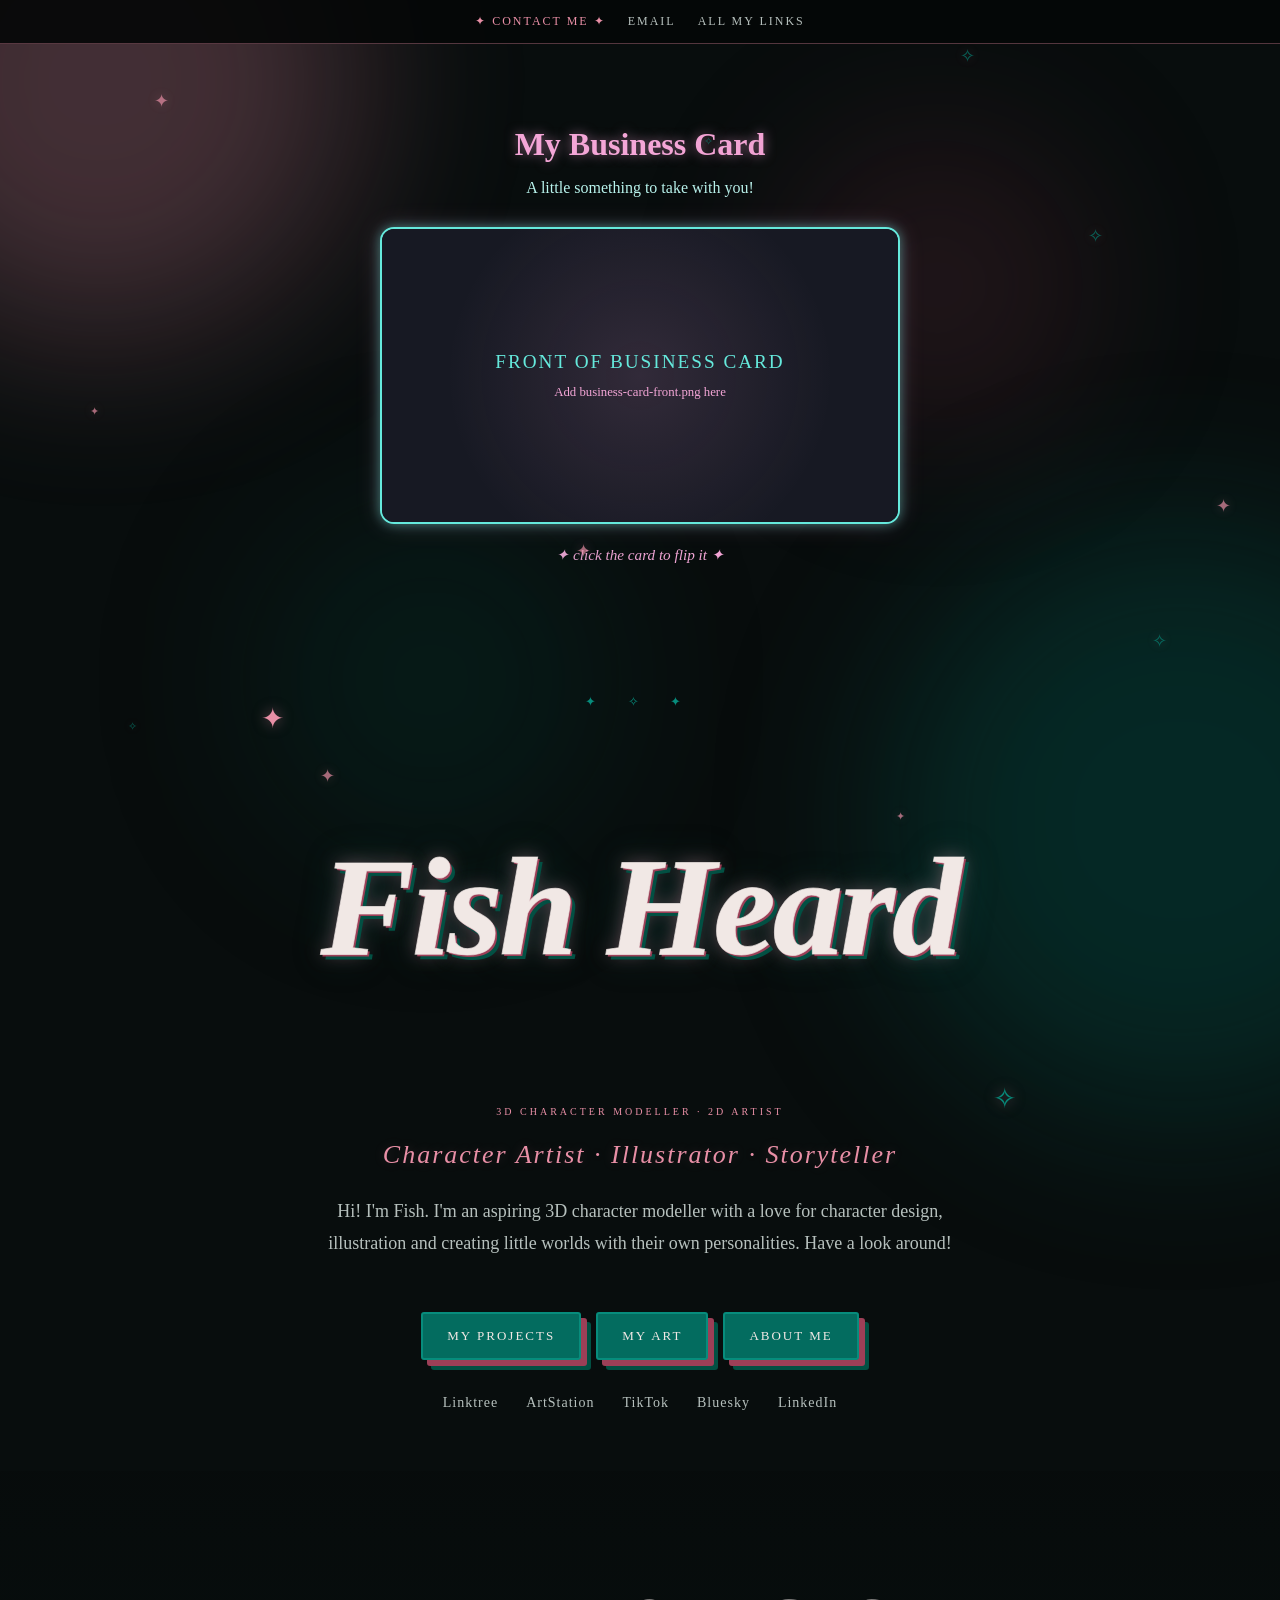
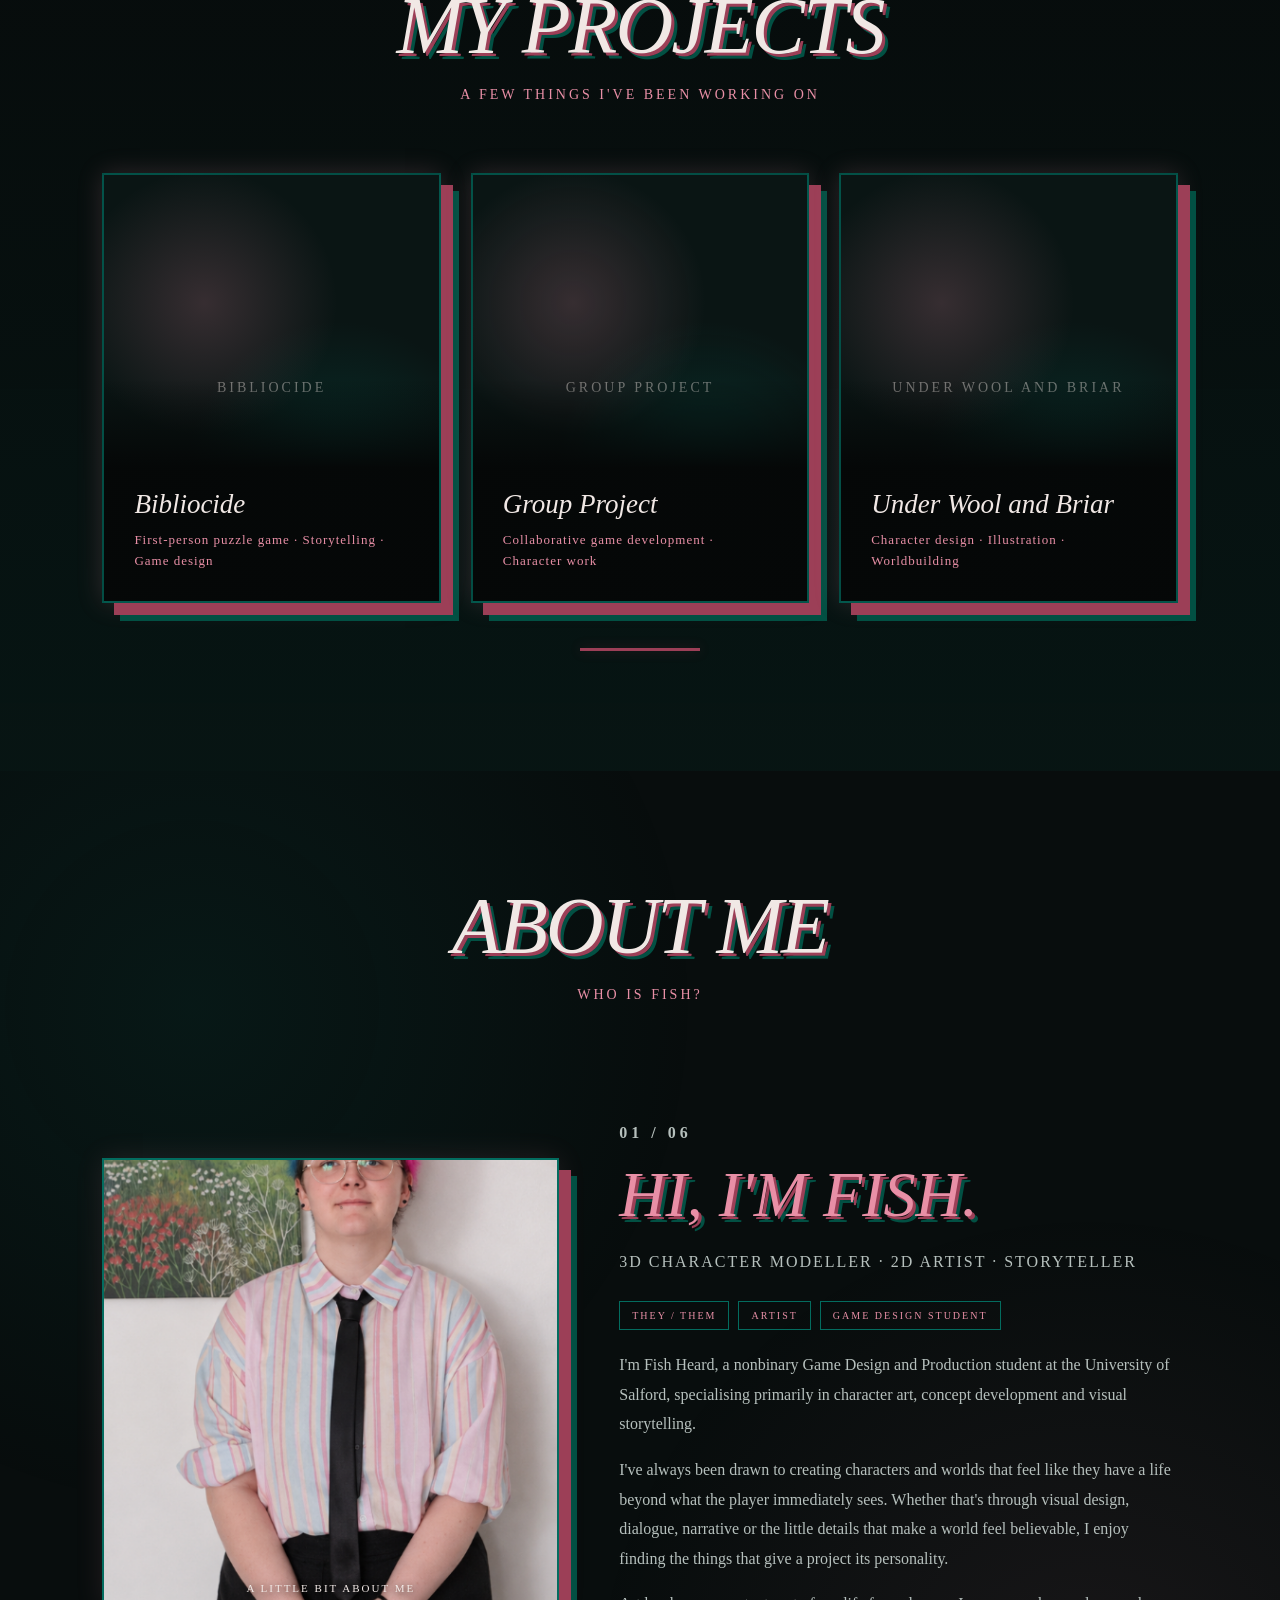
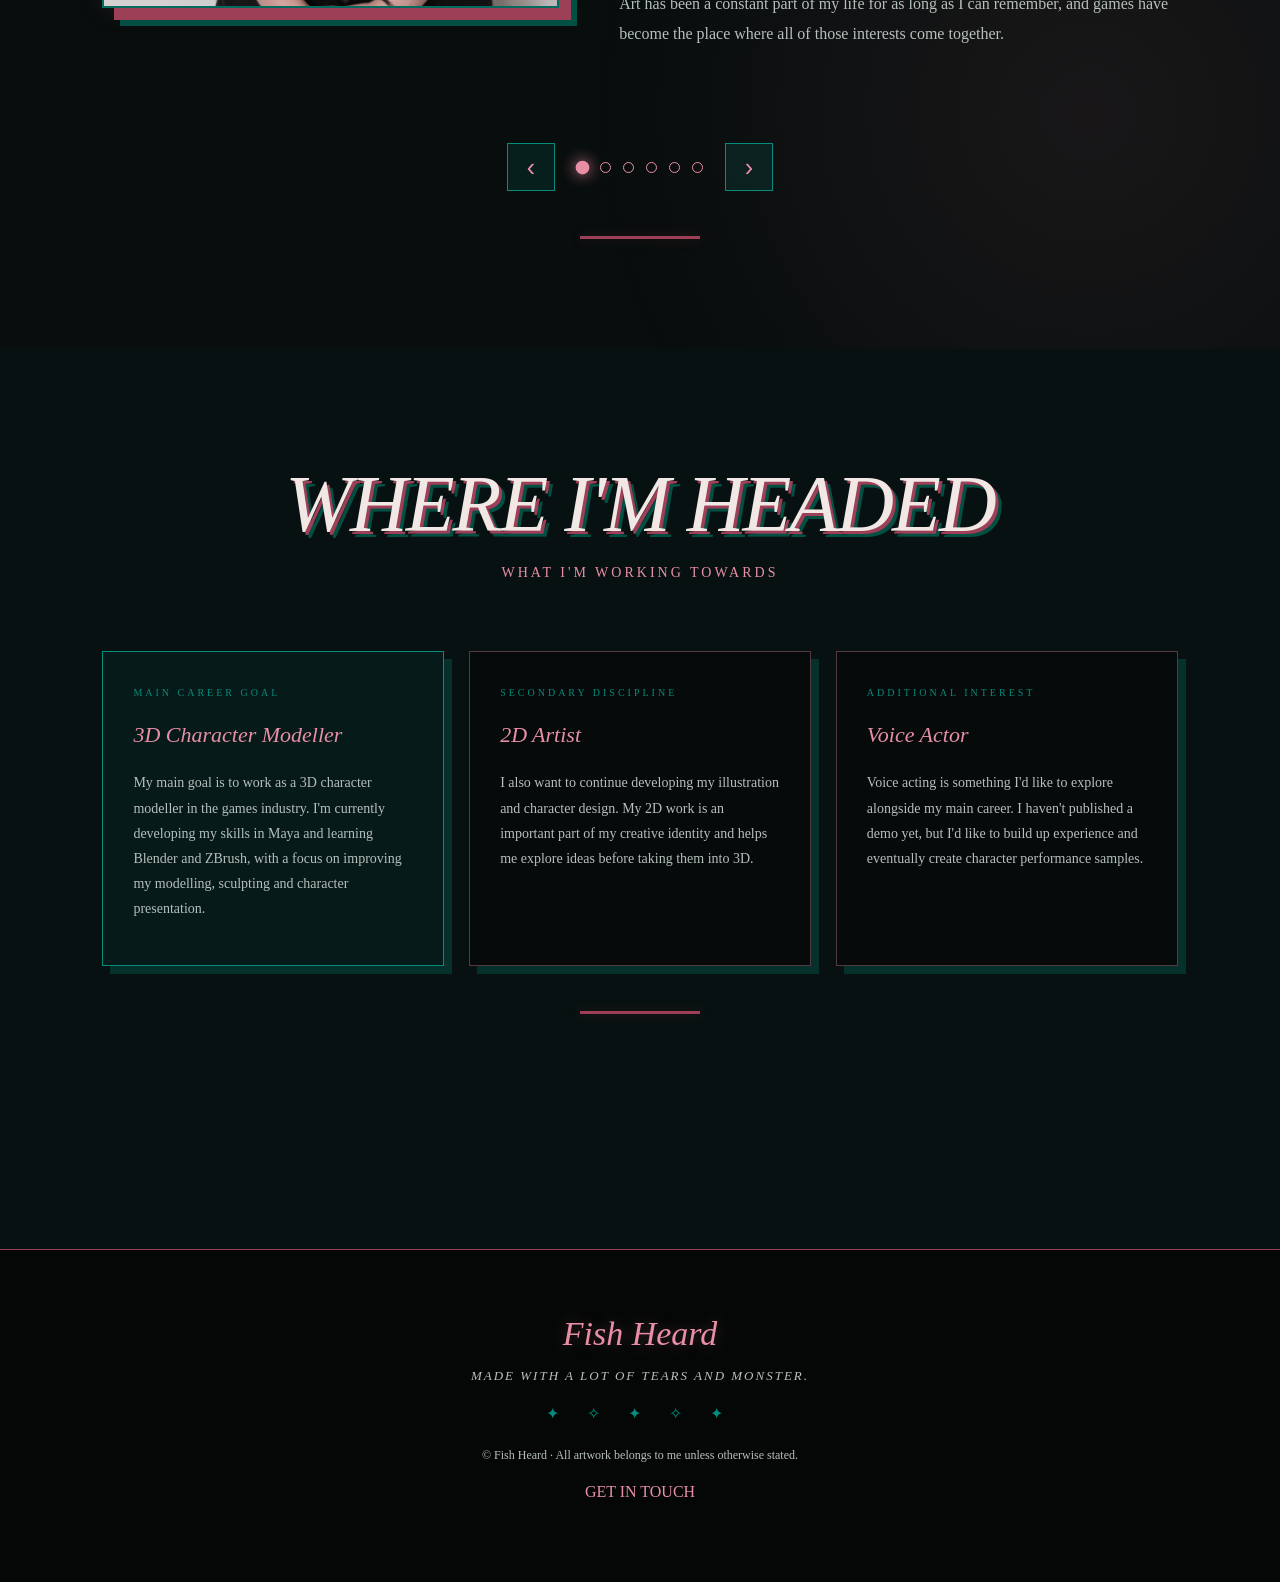
==== index.html @ f9f4371f "Update index.html" ====
<!DOCTYPE html>
<html lang="en">

<head>
<meta charset="UTF-8">
<meta name="viewport" content="width=device-width, initial-scale=1.0">

<title>Fish Heard - 3D Character Artist & Illustrator</title>

<style>

:root {
    --black:#050707;
    --background:#080D0D;
    --teal-dark:#025043;
    --teal:#036C5F;
    --teal-light:#078C7C;
    --pink-dark:#9C3F57;
    --pink:#E88FA6;
    --text:#F1E8E5;
    --text-muted:#B6C0BD;
}

* {
    box-sizing:border-box;
}

html {
    scroll-behavior:smooth;
}

body {
    margin:0;
    min-height:100vh;
    background:var(--background);
    color:var(--text);
    font-family:"Palatino Linotype","Book Antiqua",Palatino,Georgia,serif;
    overflow-x:hidden;
}

a {
    color:inherit;
}

/* ========================================
   BACKGROUND
   ======================================== */

.blob {
    position:fixed;
    border-radius:50%;
    pointer-events:none;
    z-index:0;
    filter:blur(90px);
    opacity:.7;
}

.blob-pink {
    width:520px;
    height:520px;
    background:rgba(232,143,166,.38);
    top:-180px;
    left:-160px;
    animation:pinkMovement 18s ease-in-out infinite alternate;
}

.blob-teal {
    width:600px;
    height:600px;
    background:rgba(3,108,95,.42);
    right:-200px;
    bottom:-220px;
    animation:tealMovement 22s ease-in-out infinite alternate;
}

.blob-pink-small {
    width:300px;
    height:300px;
    background:rgba(156,63,87,.28);
    right:15%;
    top:15%;
    animation:pinkMovement 25s ease-in-out infinite alternate;
}

.blob-teal-small {
    width:350px;
    height:350px;
    background:rgba(2,80,67,.32);
    left:20%;
    bottom:5%;
    animation:tealMovement 20s ease-in-out infinite alternate;
}

@keyframes pinkMovement {
    from {transform:translate(0,0) scale(1);}
    to {transform:translate(350px,180px) scale(1.2);}
}

@keyframes tealMovement {
    from {transform:translate(0,0) scale(1);}
    to {transform:translate(-350px,-200px) scale(1.2);}
}

/* ========================================
   STARS
   ======================================== */

.star-field {
    position:fixed;
    pointer-events:none;
    z-index:0;
    inset:0;
    overflow:hidden;
}

.star {
    position:absolute;
    color:var(--pink);
    font-size:18px;
    opacity:.7;
    text-shadow:0 0 12px rgba(232,143,166,.45);
    animation:starFloat 5s ease-in-out infinite alternate;
}

.star:nth-child(2n) {
    color:var(--teal-light);
    animation-duration:7s;
}

.star:nth-child(3n) {
    font-size:11px;
    animation-duration:9s;
}

@keyframes starFloat {
    from {transform:translateY(0);opacity:.35;}
    to {transform:translateY(-14px);opacity:.9;}
}

/* ========================================
   GENERAL
   ======================================== */

.section {
    position:relative;
    z-index:1;
    min-height:100vh;
    padding:110px 8%;
    scroll-margin-top:30px;
}

.section-heading {
    text-align:center;
    margin-bottom:70px;
}

.section-heading h2 {
    margin:0;
    font-size:clamp(42px,7vw,80px);
    color:var(--text);
    font-family:"Palatino Linotype","Book Antiqua",Georgia,serif;
    font-style:italic;
    font-weight:normal;
    letter-spacing:-2px;
    text-shadow:
        3px 3px 0 var(--pink-dark),
        6px 6px 0 var(--teal-dark);
}

.section-heading p {
    margin-top:15px;
    color:var(--pink);
    letter-spacing:3px;
    font-size:14px;
}

/* ========================================
   CONTACT AT THE TOP
   ======================================== */

.top-contact {
    position:relative;
    z-index:5;
    display:flex;
    justify-content:center;
    align-items:center;
    gap:22px;
    flex-wrap:wrap;
    padding:14px 20px;
    background:rgba(5,7,7,.9);
    border-bottom:1px solid rgba(232,143,166,.35);
    font-size:12px;
    letter-spacing:2px;
}

.top-contact span {
    color:var(--pink);
}

.top-contact a {
    color:var(--text-muted);
    text-decoration:none;
    transition:.3s;
}

.top-contact a:hover {
    color:var(--teal-light);
    text-shadow:0 0 12px var(--teal-light);
}

/* ========================================
   LANDING PAGE
   ======================================== */

.landing {
    position:relative;
    z-index:1;
    min-height:90vh;
    display:flex;
    flex-direction:column;
    justify-content:center;
    align-items:center;
    text-align:center;
    padding:60px 25px;
}

.name-wrap {
    position:relative;
    display:inline-block;
    padding:38px 65px;
    animation:namePulse 4s ease-in-out infinite alternate;
}

.name-wrap h1 {
    position:relative;
    z-index:2;
    font-size:clamp(65px,11vw,150px);
    font-family:"Palatino Linotype","Book Antiqua",Palatino,Georgia,serif;
    font-style:italic;
    font-weight:700;
    letter-spacing:-3px;
    color:var(--text);
    -webkit-text-stroke:1px rgba(241,232,229,.7);
    text-shadow:
        2px 2px 0 var(--pink-dark),
        5px 5px 0 var(--teal-dark),
        0 0 18px rgba(232,143,166,.38),
        0 0 38px rgba(3,108,95,.32);
}

.name-star {
    position:absolute;
    z-index:3;
    color:var(--pink);
    font-size:28px;
    text-shadow:0 0 14px rgba(232,143,166,.5);
    animation:nameSpark 2.5s ease-in-out infinite alternate;
}

.name-star-one {
    left:5px;
    top:8px;
}

.name-star-two {
    right:8px;
    bottom:5px;
    color:var(--teal-light);
    animation-delay:-1s;
}

.name-wrap::after {
    content:"✦  ✧  ✦";
    position:absolute;
    left:50%;
    top:0;
    transform:translateX(-50%);
    color:var(--teal-light);
    font-size:13px;
    letter-spacing:14px;
    white-space:nowrap;
}

.name-wrap::before {
    content:"3D CHARACTER MODELLER · 2D ARTIST";
    position:absolute;
    left:50%;
    bottom:3px;
    transform:translateX(-50%);
    z-index:4;
    color:var(--pink);
    font-size:10px;
    letter-spacing:3px;
    white-space:nowrap;
}

@keyframes nameSpark {
    from {transform:scale(.8);opacity:.55;}
    to {transform:scale(1.15) rotate(12deg);opacity:1;}
}

@keyframes namePulse {
    from {transform:translateY(0);}
    to {transform:translateY(-4px);}
}

.subtitle {
    margin-top:20px;
    font-size:clamp(19px,3vw,26px);
    color:var(--pink);
    font-style:italic;
    letter-spacing:2px;
    text-shadow:0 0 12px rgba(232,143,166,.2);
}

.intro {
    max-width:650px;
    margin-top:25px;
    color:var(--text-muted);
    font-size:18px;
    line-height:1.8;
}

/* ========================================
   BUTTONS
   ======================================== */

.navigation {
    display:flex;
    justify-content:center;
    align-items:center;
    gap:15px;
    margin-top:35px;
    flex-wrap:wrap;
}

.button {
    display:inline-block;
    padding:14px 24px;
    background:var(--teal);
    color:var(--text);
    border:2px solid var(--teal-light);
    border-radius:3px;
    cursor:pointer;
    font-family:inherit;
    font-size:13px;
    letter-spacing:2px;
    text-decoration:none;
    box-shadow:
        6px 6px 0 var(--pink-dark),
        10px 10px 0 var(--teal-dark);
    transition:.25s;
}

.button:hover {
    background:var(--pink);
    color:var(--black);
    border-color:var(--text);
    transform:translateY(-5px) rotate(-2deg);
}

.socials {
    display:flex;
    justify-content:center;
    align-items:center;
    gap:28px;
    margin-top:35px;
    flex-wrap:wrap;
}

.socials a {
    color:var(--text-muted);
    font-size:14px;
    letter-spacing:1px;
    text-decoration:none;
    transition:.25s;
}

.socials a:hover {
    color:var(--pink);
    transform:translateY(-3px);
    text-shadow:0 0 12px var(--pink);
}

.divider {
    width:120px;
    height:3px;
    margin:45px auto 0;
    background:var(--pink-dark);
    box-shadow:0 0 12px rgba(156,63,87,.3);
}

/* ========================================
   PROJECTS
   ======================================== */

#projects {
    background:linear-gradient(
        180deg,
        rgba(5,7,7,.2),
        rgba(2,80,67,.12)
    );
}

.project-grid {
    max-width:1200px;
    margin:0 auto;
    display:grid;
    grid-template-columns:repeat(3,1fr);
    gap:30px;
}

.project-card {
    display:block;
    text-decoration:none;
    color:inherit;
    position:relative;
    min-height:430px;
    background:linear-gradient(
        135deg,
        rgba(3,108,95,.28),
        rgba(5,7,7,.9)
    );
    border:2px solid rgba(3,108,95,.7);
    overflow:hidden;
    transition:.35s;
    box-shadow:
        12px 12px 0 var(--pink-dark),
        18px 18px 0 var(--teal-dark),
        0 0 24px rgba(232,143,166,.18);
}

.project-card img {
    position:absolute;
    width:100%;
    height:100%;
    inset:0;
    object-fit:cover;
    transition:.5s;
}

.placeholder-art {
    position:absolute;
    inset:0;
    display:flex;
    align-items:center;
    justify-content:center;
    background:
        radial-gradient(circle at 30% 30%,rgba(232,143,166,.2),transparent 35%),
        radial-gradient(circle at 70% 70%,rgba(3,108,95,.3),transparent 40%),
        #0A1514;
    color:rgba(241,232,229,.45);
    font-size:14px;
    letter-spacing:3px;
}

.project-info {
    position:absolute;
    left:0;
    right:0;
    bottom:0;
    padding:30px;
    padding-top:110px;
    background:linear-gradient(
        transparent,
        rgba(5,7,7,.98) 40%
    );
}

.project-info h3 {
    margin:0;
    color:var(--text);
    font-size:27px;
    font-family:"Palatino Linotype",Georgia,serif;
    font-style:italic;
    font-weight:normal;
}

.project-info p {
    margin:10px 0 0;
    color:var(--pink);
    font-size:13px;
    letter-spacing:1px;
    line-height:1.6;
}

.project-card:hover {
    transform:translateY(-10px);
    border-color:var(--pink);
    box-shadow:
        12px 12px 0 var(--teal-dark),
        18px 18px 0 var(--pink-dark),
        0 0 30px rgba(232,143,166,.3);
}

.project-card:hover img {
    transform:scale(1.06);
}

/* ========================================
   ABOUT ME SLIDESHOW
   ======================================== */

#about {
    background:
        radial-gradient(circle at 15% 20%,rgba(3,108,95,.12),transparent 35%),
        radial-gradient(circle at 85% 80%,rgba(232,143,166,.08),transparent 35%);
    overflow:hidden;
}

.about-slideshow {
    max-width:1200px;
    margin:0 auto;
    position:relative;
}

.about-slide {
    display:none;
    min-height:620px;
    animation:aboutSlideIn .55s ease;
}

.about-slide.active {
    display:grid;
}

@keyframes aboutSlideIn {
    from {opacity:0;transform:translateX(35px);}
    to {opacity:1;transform:translateX(0);}
}

.about-slide:first-child {
    grid-template-columns:.9fr 1.1fr;
    gap:60px;
    align-items:center;
}

.about-slide.two-column-slide {
    grid-template-columns:1fr 1fr;
    gap:45px;
    align-items:center;
}

.about-slide.full-slide {
    grid-template-columns:1fr;
    align-items:center;
}

.about-image {
    min-height:450px;
    position:relative;
    overflow:hidden;
    border:2px solid var(--teal);
    background:
        radial-gradient(circle at 70% 30%,rgba(232,143,166,.28),transparent 30%),
        radial-gradient(circle at 30% 70%,rgba(3,108,95,.38),transparent 40%),
        #0A1514;
    box-shadow:
        12px 12px 0 var(--pink-dark),
        18px 18px 0 var(--teal-dark),
        0 0 26px rgba(232,143,166,.12);
}

.about-image img {
    position:absolute;
    inset:0;
    width:100%;
    height:100%;
    object-fit:cover;
    z-index:1;
}

.about-image span {
    position:absolute;
    z-index:2;
    left:10px;
    right:10px;
    bottom:12px;
    text-align:center;
    color:var(--text);
    font-size:11px;
    letter-spacing:2px;
    text-shadow:0 2px 8px black;
}

.about-content {
    position:relative;
}

.about-content.full-width {
    width:100%;
}

.about-number {
    color:var(--teal-light);
    font-size:13px;
    letter-spacing:4px;
    font-weight:bold;
    margin-bottom:15px;
}

.about-content h2 {
    font-size:clamp(38px,5vw,68px);
    line-height:1;
    margin:0 0 20px;
    color:var(--pink);
    font-family:"Palatino Linotype",Georgia,serif;
    font-style:italic;
    font-weight:normal;
    text-shadow:
        3px 3px 0 var(--pink-dark),
        6px 6px 0 var(--teal-dark);
}

.about-role {
    color:var(--teal-light);
    font-size:13px;
    letter-spacing:2px;
    margin-bottom:25px;
}

.about-content p {
    color:var(--text-muted);
    font-size:16px;
    line-height:1.85;
}

.about-traits {
    display:flex;
    flex-wrap:wrap;
    gap:9px;
    margin:20px 0;
}

.about-traits span {
    padding:8px 12px;
    border:1px solid var(--teal);
    color:var(--pink);
    font-size:10px;
    letter-spacing:2px;
}

.about-intro {
    max-width:850px;
    font-size:19px !important;
    margin-bottom:35px;
}

.about-skills {
    display:grid;
    grid-template-columns:repeat(2,1fr);
    gap:22px;
}

.about-skill {
    padding:23px;
    background:rgba(3,108,95,.06);
    border:1px solid rgba(3,108,95,.55);
    box-shadow:8px 8px 0 rgba(156,63,87,.45);
    transition:.3s;
}

.about-skill:hover {
    transform:translateY(-5px);
    border-color:var(--pink);
}

.about-skill h3 {
    color:var(--pink);
    font-size:17px;
    letter-spacing:2px;
    font-weight:normal;
}

.about-skill p {
    font-size:14px;
    line-height:1.7;
    margin-bottom:0;
}

.about-timeline {
    display:grid;
    grid-template-columns:repeat(2,1fr);
    gap:25px;
}

.timeline-item {
    padding:25px;
    border-left:3px solid var(--teal);
    background:rgba(3,108,95,.04);
    box-shadow:8px 8px 0 rgba(156,63,87,.4);
}

.timeline-date {
    color:var(--teal-light);
    font-size:12px;
    letter-spacing:3px;
}

.timeline-item h3 {
    color:var(--pink);
    font-size:21px;
    font-weight:normal;
}

.timeline-item p {
    font-size:14px;
    line-height:1.7;
}

.about-gallery {
    display:grid;
    grid-template-columns:repeat(3,1fr);
    gap:18px;
    margin-top:25px;
}

.about-gallery .about-image {
    min-height:230px;
}

.about-controls {
    display:flex;
    justify-content:center;
    align-items:center;
    gap:22px;
    margin-top:50px;
}

.about-arrow {
    width:48px;
    height:48px;
    border:1px solid var(--teal-light);
    background:rgba(3,108,95,.2);
    color:var(--pink);
    font-size:25px;
    cursor:pointer;
    transition:.25s;
}

.about-arrow:hover {
    background:var(--pink);
    color:var(--black);
    transform:scale(1.08);
}

.about-dots {
    display:flex;
    gap:12px;
    align-items:center;
}

.about-dot {
    width:11px;
    height:11px;
    padding:0;
    border-radius:50%;
    border:1px solid var(--pink);
    background:transparent;
    cursor:pointer;
    transition:.3s;
}

.about-dot.active {
    background:var(--pink);
    box-shadow:0 0 12px var(--pink);
    transform:scale(1.25);
}

/* ========================================
   CAREER DIRECTION
   ======================================== */

#career {
    background:rgba(3,108,95,.05);
}

.career-grid {
    max-width:1100px;
    margin:auto;
    display:grid;
    grid-template-columns:repeat(3,1fr);
    gap:25px;
}

.career-card {
    padding:30px;
    border:1px solid rgba(232,143,166,.35);
    background:rgba(5,7,7,.6);
    box-shadow:8px 8px 0 rgba(3,108,95,.35);
}

.career-card h3 {
    color:var(--pink);
    font-size:22px;
    font-style:italic;
    font-weight:normal;
}

.career-card p {
    color:var(--text-muted);
    line-height:1.8;
    font-size:14px;
}

.career-card.primary {
    border-color:var(--teal-light);
    background:rgba(3,108,95,.1);
}

.career-label {
    color:var(--teal-light);
    font-size:10px;
    letter-spacing:3px;
}

/* ========================================
   FOOTER
   ======================================== */

footer {
    position:relative;
    z-index:1;
    padding:65px 20px;
    text-align:center;
    background:#050707;
    border-top:1px solid var(--pink-dark);
}

.footer-name {
    color:var(--pink);
    font-family:"Palatino Linotype",Georgia,serif;
    font-size:34px;
    font-style:italic;
    text-shadow:0 0 15px rgba(232,143,166,.3);
}

.footer-tagline {
    margin-top:15px;
    color:var(--text-muted);
    font-size:13px;
    letter-spacing:2px;
    font-style:italic;
}

.footer-stars {
    color:var(--teal-light);
    margin-top:20px;
    letter-spacing:12px;
}

/* ========================================
   RESPONSIVE
   ======================================== */

@media(max-width:900px) {

    .project-grid {
        grid-template-columns:repeat(2,1fr);
    }

    .about-slide:first-child,
    .about-slide.two-column-slide {
        grid-template-columns:1fr;
        gap:35px;
    }

    .about-image {
        min-height:400px;
    }

    .career-grid {
        grid-template-columns:1fr;
    }

    .about-slide {
        min-height:0;
    }

}

@media(max-width:650px) {

    .section {
        padding:80px 6%;
    }

    .project-grid {
        grid-template-columns:1fr;
    }

    .project-card {
        min-height:380px;
    }

    .about-skills,
    .about-timeline {
        grid-template-columns:1fr;
    }

    .about-gallery {
        grid-template-columns:1fr 1fr;
    }

    .about-gallery .about-image {
        min-height:180px;
    }

    .name-wrap {
        padding:35px 20px;
    }

    .name-wrap h1 {
        font-size:clamp(55px,13vw,90px);
    }

    .name-wrap::before {
        font-size:8px;
        letter-spacing:2px;
    }

    .top-contact {
        gap:12px;
        font-size:10px;
    }

    .about-image {
        min-height:350px;
    }

}

@media(prefers-reduced-motion:reduce) {
    *,*::before,*::after {
        animation-duration:.01ms !important;
        animation-iteration-count:1 !important;
        scroll-behavior:auto !important;
    }
}

</style>
</head>

<body>

<!-- BACKGROUND DECORATION -->

<div class="blob blob-pink"></div>
<div class="blob blob-teal"></div>
<div class="blob blob-pink-small"></div>
<div class="blob blob-teal-small"></div>

<div class="star-field" aria-hidden="true">
    <span class="star" style="top:10%;left:12%">✦</span>
    <span class="star" style="top:25%;left:85%">✧</span>
    <span class="star" style="top:45%;left:7%">✦</span>
    <span class="star" style="top:70%;left:90%">✧</span>
    <span class="star" style="top:85%;left:25%">✦</span>
    <span class="star" style="top:15%;left:55%">✧</span>
    <span class="star" style="top:60%;left:45%">✦</span>
    <span class="star" style="top:35%;left:30%">✧</span>
    <span class="star" style="top:90%;left:70%">✦</span>
    <span class="star" style="top:5%;left:75%">✧</span>
    <span class="star" style="top:55%;left:95%">✦</span>
    <span class="star" style="top:80%;left:10%">✧</span>
</div>

<!-- CONTACT AT THE VERY TOP -->

<div class="top-contact">
    <span>✦ CONTACT ME ✦</span>
    <a href="mailto:courtneyrosealice@gmail.com">EMAIL</a>
    <a href="https://linktr.ee/fishcantdraw" target="_blank">ALL MY LINKS</a>
</div>

<!-- BUSINESS CARD SECTION -->
<section class="business-card-section">

    <h2>My Business Card</h2>

    <p class="business-card-intro">
        A little something to take with you!
    </p>

    <button
        class="business-card-flipper"
        id="businessCard"
        type="button"
        aria-label="Flip business card to show the back"
        aria-pressed="false"
    >
        <span class="business-card-inner">

            <!-- FRONT OF CARD -->
            <span class="business-card-face business-card-front">

                <img
                    src="images/business-card-front.png"
                    alt="Front of my business card"
                    onerror="this.style.display='none'; this.nextElementSibling.style.display='grid';"
                >

                <span class="business-card-placeholder">
                    FRONT OF BUSINESS CARD
                    <small>Add business-card-front.png here</small>
                </span>

            </span>

            <!-- BACK OF CARD -->
            <span class="business-card-face business-card-back">

                <img
                    src="images/business-card-back.png"
                    alt="Back of my business card"
                    onerror="this.style.display='none'; this.nextElementSibling.style.display='grid';"
                >

                <span class="business-card-placeholder">
                    BACK OF BUSINESS CARD
                    <small>Add business-card-back.png here</small>
                </span>

            </span>

        </span>
    </button>

    <p class="business-card-hint">
        ✦ click the card to flip it ✦
    </p>

</section>


<style>

/* BUSINESS CARD SECTION */

.business-card-section {
    width: 100%;
    padding: 55px 20px;
    text-align: center;
    box-sizing: border-box;
}

.business-card-section h2 {
    font-family: 'Palatino Linotype', 'Book Antiqua', Georgia, serif;
    font-size: 2rem;
    color: #f4a6d7;
    text-shadow: 0 0 12px rgba(244, 166, 215, 0.55);
    margin-bottom: 10px;
}

.business-card-intro {
    color: #b9f4ed;
    margin-bottom: 30px;
    font-size: 1rem;
}

/* CLICKABLE FLIP CARD */

.business-card-flipper {
    display: block;
    width: min(100%, 520px);
    aspect-ratio: 1.75 / 1;
    margin: 0 auto;
    padding: 0;
    border: none;
    background: transparent;
    cursor: pointer;
    perspective: 1200px;
    -webkit-tap-highlight-color: transparent;
}

.business-card-inner {
    display: block;
    width: 100%;
    height: 100%;
    position: relative;
    transform-style: preserve-3d;
    transition: transform 0.8s ease;
}

.business-card-flipper.flipped .business-card-inner {
    transform: rotateY(180deg);
}

/* BOTH SIDES */

.business-card-face {
    position: absolute;
    inset: 0;
    width: 100%;
    height: 100%;
    overflow: hidden;
    border-radius: 14px;
    backface-visibility: hidden;
    -webkit-backface-visibility: hidden;
    border: 2px solid #65e9dc;
    box-shadow:
        0 0 12px rgba(101, 233, 220, 0.45),
        0 0 25px rgba(244, 166, 215, 0.2);
    background: #171923;
}

.business-card-face img {
    display: block;
    width: 100%;
    height: 100%;
    object-fit: contain;
    background: #171923;
}

/* BACK */

.business-card-back {
    transform: rotateY(180deg);
}

/* IMAGE PLACEHOLDER */

.business-card-placeholder {
    display: grid;
    place-content: center;
    gap: 12px;
    width: 100%;
    height: 100%;
    color: #65e9dc;
    font-family: 'Palatino Linotype', 'Book Antiqua', Georgia, serif;
    font-size: 1.2rem;
    letter-spacing: 2px;
    background:
        radial-gradient(circle, rgba(244, 166, 215, 0.12), transparent 65%),
        #171923;
}

.business-card-placeholder small {
    color: #f4a6d7;
    font-family: Georgia, serif;
    font-size: 0.8rem;
    letter-spacing: 0;
}

/* LITTLE INSTRUCTION */

.business-card-hint {
    margin-top: 22px;
    color: #f4a6d7;
    font-family: 'Palatino Linotype', 'Book Antiqua', Georgia, serif;
    font-size: 0.95rem;
    font-style: italic;
    animation: cardHintGlow 2.5s ease-in-out infinite alternate;
}

@keyframes cardHintGlow {
    from {
        text-shadow: 0 0 3px rgba(244, 166, 215, 0.3);
    }

    to {
        text-shadow: 0 0 12px rgba(244, 166, 215, 0.8);
    }
}

/* MOBILE */

@media (max-width: 600px) {
    .business-card-section {
        padding: 40px 15px;
    }

    .business-card-section h2 {
        font-size: 1.7rem;
    }

    .business-card-flipper {
        width: 100%;
    }
}

/* REDUCE MOTION IF REQUESTED BY THE VISITOR */

@media (prefers-reduced-motion: reduce) {
    .business-card-inner {
        transition: none;
    }

    .business-card-hint {
        animation: none;
    }
}

</style>


<script>

/* FLIP THE BUSINESS CARD */

const businessCard = document.getElementById("businessCard");

businessCard.addEventListener("click", function () {
    this.classList.toggle("flipped");

    const isFlipped = this.classList.contains("flipped");

    this.setAttribute("aria-pressed", isFlipped);
    this.setAttribute(
        "aria-label",
        isFlipped
            ? "Flip business card to show the front"
            : "Flip business card to show the back"
    );
});

</script>

<!-- LANDING PAGE -->

<header class="landing">

    <div class="name-wrap">

        <span class="name-star name-star-one">✦</span>
        <span class="name-star name-star-two">✧</span>

        <h1>Fish Heard</h1>

    </div>

    <div class="subtitle">
        Character Artist · Illustrator · Storyteller
    </div>

    <p class="intro">
        Hi! I'm Fish. I'm an aspiring 3D character modeller
        with a love for character design, illustration
        and creating little worlds with their own personalities.
        Have a look around!
    </p>

    <div class="navigation">

        <a href="#projects" class="button">MY PROJECTS</a>

        <a href="art.html" class="button">MY ART</a>

        <a href="#about" class="button">ABOUT ME</a>

    </div>

    <div class="socials">
        <a href="https://linktr.ee/fishcantdraw"
           target="_blank" rel="noopener noreferrer">Linktree</a>
    
        <a href="https://www.artstation.com/fishcantdraw"
           target="_blank" rel="noopener noreferrer">ArtStation</a>
    
        <a href="https://www.tiktok.com/@fishcantplay"
           target="_blank" rel="noopener noreferrer">TikTok</a>
    
        <a href="https://bsky.app/profile/fishcantplay.bsky.social"
           target="_blank" rel="noopener noreferrer">Bluesky</a>
    
        <a href="https://www.linkedin.com/in/fish-heard-167040390/"
           target="_blank" rel="noopener noreferrer">LinkedIn</a>
    </div>

</header>

<!-- ========================================
     PROJECTS
     ======================================== -->

<section class="section" id="projects">

    <div class="section-heading">
        <h2>MY PROJECTS</h2>
        <p>A FEW THINGS I'VE BEEN WORKING ON</p>
    </div>

    <div class="project-grid">

        <!-- BIBLIOCIDE -->

        <a href="bibliocide.html" class="project-card">

            <div class="placeholder-art">
                BIBLIOCIDE
            </div>

            <div class="project-info">
                <h3>Bibliocide</h3>
                <p>First-person puzzle game · Storytelling · Game design</p>
            </div>

        </a>

        <!-- GROUP PROJECT -->

        <a href="group-project.html" class="project-card">

            <div class="placeholder-art">
                GROUP PROJECT
            </div>

            <div class="project-info">
                <h3>Group Project</h3>
                <p>Collaborative game development · Character work</p>
            </div>

        </a>

        <!-- UNDER WOOL AND BRIAR -->

        <a href="under-wool-and-briar.html" class="project-card">

            <div class="placeholder-art">
                UNDER WOOL AND BRIAR
            </div>

            <div class="project-info">
                <h3>Under Wool and Briar</h3>
                <p>Character design · Illustration · Worldbuilding</p>
            </div>

        </a>

    </div>

    <div class="divider"></div>

</section>

<!-- ========================================
     ABOUT ME
     ======================================== -->

<section class="section" id="about">

    <div class="section-heading">

        <h2>ABOUT ME</h2>
        <p>WHO IS FISH?</p>

    </div>

    <div class="about-slideshow">

        <!-- SLIDE 1: INTRODUCTION -->

        <div class="about-slide active">

            <div class="about-image">
                <img src="images/about-me.jpg"
                     alt="A photograph of Fish"
                     onerror="this.style.display='none'">
                <span>A LITTLE BIT ABOUT ME</span>
            </div>

            <div class="about-content">

                <p class="about-number">01 / 06</p>

                <h2>HI, I'M FISH.</h2>

                <p class="about-role">
                    3D CHARACTER MODELLER · 2D ARTIST · STORYTELLER
                </p>

                <div class="about-traits">
                    <span>THEY / THEM</span>
                    <span>ARTIST</span>
                    <span>GAME DESIGN STUDENT</span>
                </div>

                <p>
                    I'm Fish Heard, a nonbinary Game Design and Production
                    student at the University of Salford, specialising
                    primarily in character art, concept development and
                    visual storytelling.
                </p>

                <p>
                    I've always been drawn to creating characters and worlds
                    that feel like they have a life beyond what the player
                    immediately sees. Whether that's through visual design,
                    dialogue, narrative or the little details that make a
                    world feel believable, I enjoy finding the things that
                    give a project its personality.
                </p>

                <p>
                    Art has been a constant part of my life for as long as
                    I can remember, and games have become the place where
                    all of those interests come together.
                </p>

            </div>

        </div>

        <!-- SLIDE 2: WHAT I DO -->

        <div class="about-slide full-slide">

            <div class="about-content full-width">

                <p class="about-number">02 / 06</p>

                <h2>WHAT I DO.</h2>

                <p class="about-intro">
                    My main focus is 3D character modelling, but I enjoy
                    working across different creative disciplines.
                    I like understanding how all the different parts
                    of a game come together.
                </p>

                <div class="about-skills">

                    <div class="about-skill">

                        <h3>3D CHARACTER ART</h3>

                        <p>
                            This is the direction I want to pursue
                            professionally. I currently use Maya and
                            have recently started learning Blender
                            and ZBrush. I'm still at the beginning
                            of developing my 3D skills, but I'm
                            particularly interested in bringing
                            characters from concept into 3D.
                        </p>

                    </div>

                    <div class="about-skill">

                        <h3>2D ART & ILLUSTRATION</h3>

                        <p>
                            Drawing, character concepts, anatomy,
                            visual development and experimenting
                            with different styles. I love being
                            able to communicate a character through
                            their appearance and design.
                        </p>

                    </div>

                    <div class="about-skill">

                        <h3>VOICE ACTING</h3>

                        <p>
                            Another creative direction I'd like
                            to explore is voice acting, particularly
                            character performance. I haven't
                            published any voice acting work yet,
                            but it's something I want to develop
                            alongside my visual work.
                        </p>

                    </div>

                    <div class="about-skill">

                        <h3>STORYTELLING</h3>

                        <p>
                            Character personalities, relationships,
                            worldbuilding and the small details
                            that make fictional worlds feel
                            interesting and believable.
                        </p>

                    </div>

                </div>

            </div>

        </div>

        <!-- SLIDE 3: MY BEARDED DRAGON -->

        <div class="about-slide two-column-slide">

            <div class="about-image">

                <img src="images/bearded-dragon.jpg"
                     alt="Fish's bearded dragon"
                     onerror="this.style.display='none'">

                <span>MY BEARDED DRAGON</span>

            </div>

            <div class="about-content">

                <p class="about-number">03 / 06</p>

                <h2>MY LITTLE COMPANION.</h2>

                <p>
                    Not everything I do revolves around university
                    or making art. I have my own little life outside
                    of all that too!
                </p>

                <p>
                    One very important part of that is my bearded
                    dragon. He's definitely worth having his own
                    little place on my website.
                </p>

                <p>
                    I enjoy spending time with my pets and looking
                    after them. I also find animals, their anatomy
                    and their personalities really interesting,
                    which is something that often feeds into
                    my creative interests.
                </p>

                <p>
                    I think it's important to show the person
                    behind the portfolio as well as the work.
                </p>

            </div>

        </div>

        <!-- SLIDE 4: HOBBIES AND INTERESTS -->

        <div class="about-slide two-column-slide">

            <div class="about-content">

                <p class="about-number">04 / 06</p>

                <h2>WHEN I'M NOT DRAWING...</h2>

                <p>
                    I have plenty of interests outside of making
                    artwork. I enjoy games, stories, character-driven
                    media and anything that gives me something
                    interesting to think about or create.
                </p>

                <p>
                    I also have an interest in theatre and performance,
                    which is part of why voice acting is something
                    I want to explore further.
                </p>

                <p>
                    I like collecting inspiration from different
                    places, whether that's a character design,
                    a film, a game, an interesting creature
                    or just something I happen to find interesting.
                </p>

                <p>
                    A lot of my hobbies end up influencing
                    my artwork in one way or another.
                </p>

            </div>

            <div class="about-image">

                <img src="images/about-hobbies.jpg"
                     alt="Fish's hobbies and interests"
                     onerror="this.style.display='none'">

                <span>THINGS I ENJOY</span>

            </div>

        </div>

        <!-- SLIDE 5: UNIVERSITY AND DEVELOPMENT -->

        <div class="about-slide two-column-slide">

            <div class="about-image">

                <img src="images/about-workspace.jpg"
                     alt="Fish's creative workspace"
                     onerror="this.style.display='none'">

                <span>MY CREATIVE WORKSPACE</span>

            </div>

            <div class="about-content">

                <p class="about-number">05 / 06</p>

                <h2>ALWAYS LEARNING.</h2>

                <p>
                    I'm currently studying Game Design and Production
                    at the University of Salford. My time at university
                    has given me the opportunity to experiment with
                    different areas of game development and work
                    on projects with other people.
                </p>

                <p>
                    I'm currently most interested in developing
                    my character modelling skills. Maya is the
                    software I'm most familiar with, and I've
                    recently started learning Blender and ZBrush.
                </p>

                <p>
                    I know I still have plenty to learn, but
                    I want to keep improving, experimenting
                    and building a portfolio that shows
                    the direction I'm working towards.
                </p>

            </div>

        </div>

        <!-- SLIDE 6: PERSONAL ART AND FUTURE -->

        <div class="about-slide full-slide">

            <div class="about-content full-width">

                <p class="about-number">06 / 06</p>

                <h2>THAT'S ME!</h2>

                <p class="about-intro">
                    A little bit of everything, really.
                    Here's a few more things that make up my
                    creative life.
                </p>

                <div class="about-gallery">

                    <div class="about-image">
                        <img src="images/about-personal-art.jpg"
                             alt="Personal artwork"
                             onerror="this.style.display='none'">
                        <span>PERSONAL ART</span>
                    </div>

                    <div class="about-image">
                        <img src="images/about-character.jpg"
                             alt="Character design"
                             onerror="this.style.display='none'">
                        <span>CHARACTERS</span>
                    </div>

                    <div class="about-image">
                        <img src="images/about-life.jpg"
                             alt="Personal photograph"
                             onerror="this.style.display='none'">
                        <span>LITTLE MOMENTS</span>
                    </div>

                </div>

                <p class="about-closing">
                    Ultimately, I want to become a 3D character modeller
                    and keep developing my 2D art and voice acting
                    alongside that. I'm still figuring things out,
                    learning new software and finding my own style,
                    but that's part of the fun.
                </p>

            </div>

        </div>

    </div>

    <!-- SLIDESHOW CONTROLS -->

    <div class="about-controls">

        <button class="about-arrow"
                id="aboutPrev"
                aria-label="Previous slide">
            ‹
        </button>

        <div class="about-dots">

            <button class="about-dot active" data-slide="0" aria-label="Slide 1"></button>
            <button class="about-dot" data-slide="1" aria-label="Slide 2"></button>
            <button class="about-dot" data-slide="2" aria-label="Slide 3"></button>
            <button class="about-dot" data-slide="3" aria-label="Slide 4"></button>
            <button class="about-dot" data-slide="4" aria-label="Slide 5"></button>
            <button class="about-dot" data-slide="5" aria-label="Slide 6"></button>

        </div>

        <button class="about-arrow"
                id="aboutNext"
                aria-label="Next slide">
            ›
        </button>

    </div>

    <div class="divider"></div>

</section>

<!-- ========================================
     CAREER DIRECTION
     ======================================== -->

<section class="section" id="career">

    <div class="section-heading">

        <h2>WHERE I'M HEADED</h2>

        <p>WHAT I'M WORKING TOWARDS</p>

    </div>

    <div class="career-grid">

        <div class="career-card primary">

            <span class="career-label">MAIN CAREER GOAL</span>

            <h3>3D Character Modeller</h3>

            <p>
                My main goal is to work as a 3D character modeller
                in the games industry. I'm currently developing
                my skills in Maya and learning Blender and ZBrush,
                with a focus on improving my modelling,
                sculpting and character presentation.
            </p>

        </div>

        <div class="career-card">

            <span class="career-label">SECONDARY DISCIPLINE</span>

            <h3>2D Artist</h3>

            <p>
                I also want to continue developing my illustration
                and character design. My 2D work is an important
                part of my creative identity and helps me explore
                ideas before taking them into 3D.
            </p>

        </div>

        <div class="career-card">

            <span class="career-label">ADDITIONAL INTEREST</span>

            <h3>Voice Actor</h3>

            <p>
                Voice acting is something I'd like to explore
                alongside my main career. I haven't published
                a demo yet, but I'd like to build up experience
                and eventually create character performance samples.
            </p>

        </div>

    </div>

    <div class="divider"></div>

</section>

<!-- ========================================
     FOOTER
     ======================================== -->

<footer>

    <div class="footer-name">
        Fish Heard
    </div>

    <div class="footer-tagline">
        MADE WITH A LOT OF TEARS AND MONSTER.
    </div>

    <div class="footer-stars">
        ✦ ✧ ✦ ✧ ✦
    </div>

    <p style="color:var(--text-muted);font-size:12px;margin-top:25px;">
        © Fish Heard · All artwork belongs to me unless otherwise stated.
    </p>

    <p style="margin-top:20px;">
        <a href="mailto:courtneyrosealice@gmail.com"
           style="color:var(--pink);text-decoration:none;">
            GET IN TOUCH
        </a>
    </p>

</footer>

<!-- ========================================
     JAVASCRIPT
     ======================================== -->

<script>

/* ========================================
   ABOUT ME SLIDESHOW
   ======================================== */

const aboutSlides = document.querySelectorAll(".about-slide");

const aboutDots = document.querySelectorAll(".about-dot");

const aboutPrev = document.getElementById("aboutPrev");

const aboutNext = document.getElementById("aboutNext");

let currentAboutSlide = 0;


function showAboutSlide(index) {

    if (index < 0) {
        index = aboutSlides.length - 1;
    }

    if (index >= aboutSlides.length) {
        index = 0;
    }

    currentAboutSlide = index;

    aboutSlides.forEach((slide, i) => {

        slide.classList.toggle(
            "active",
            i === currentAboutSlide
        );

    });

    aboutDots.forEach((dot, i) => {

        dot.classList.toggle(
            "active",
            i === currentAboutSlide
        );

    });

}


aboutNext.addEventListener("click", () => {

    showAboutSlide(currentAboutSlide + 1);

});


aboutPrev.addEventListener("click", () => {

    showAboutSlide(currentAboutSlide - 1);

});


aboutDots.forEach((dot) => {

    dot.addEventListener("click", () => {

        showAboutSlide(Number(dot.dataset.slide));

    });

});


/* ========================================
   KEYBOARD SLIDESHOW NAVIGATION
   ======================================== */

document.addEventListener("keydown", (event) => {

    if (event.key === "ArrowRight") {
        showAboutSlide(currentAboutSlide + 1);
    }

    if (event.key === "ArrowLeft") {
        showAboutSlide(currentAboutSlide - 1);
    }

});


/* ========================================
   SMOOTH SECTION NAVIGATION
   ======================================== */

function goToSection(sectionId) {

    const section = document.getElementById(sectionId);

    if (section) {

        section.scrollIntoView({
            behavior:"smooth",
            block:"start"
        });

    }

}

</script>

</body>
</html>
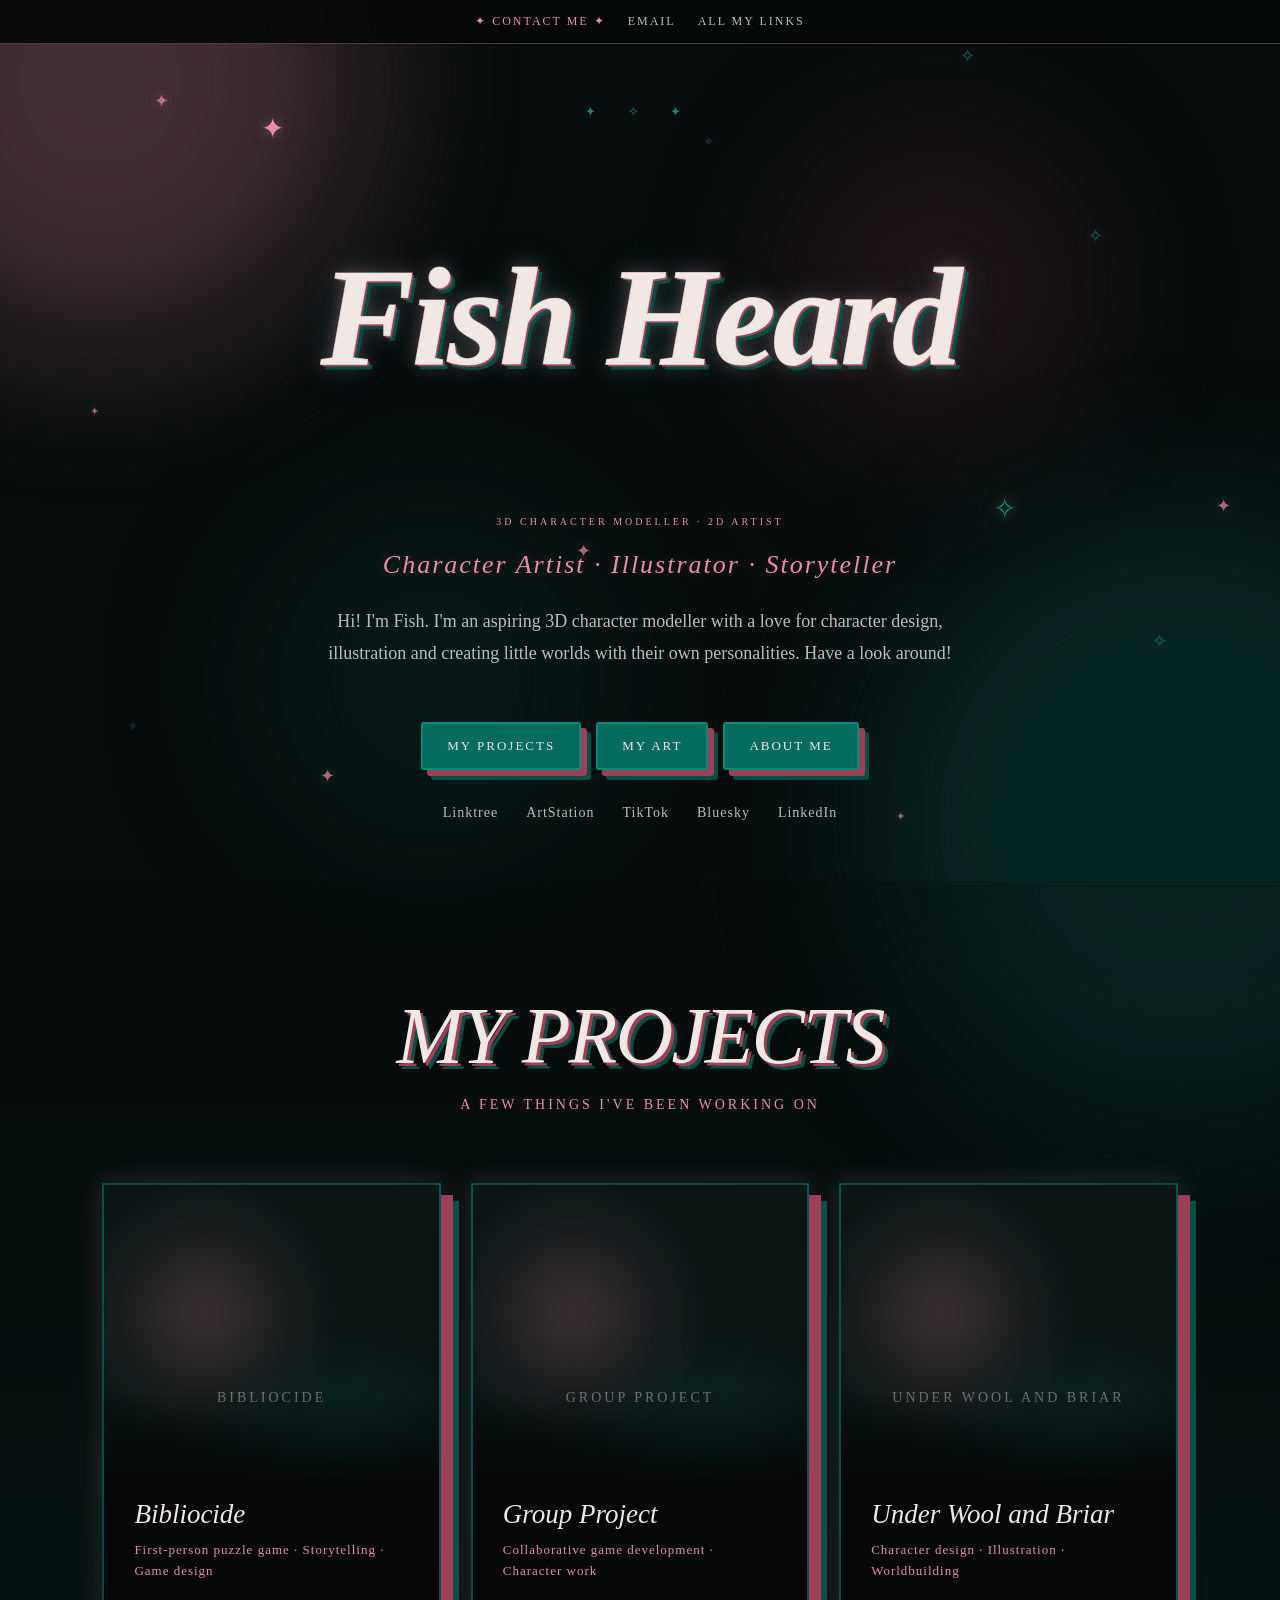
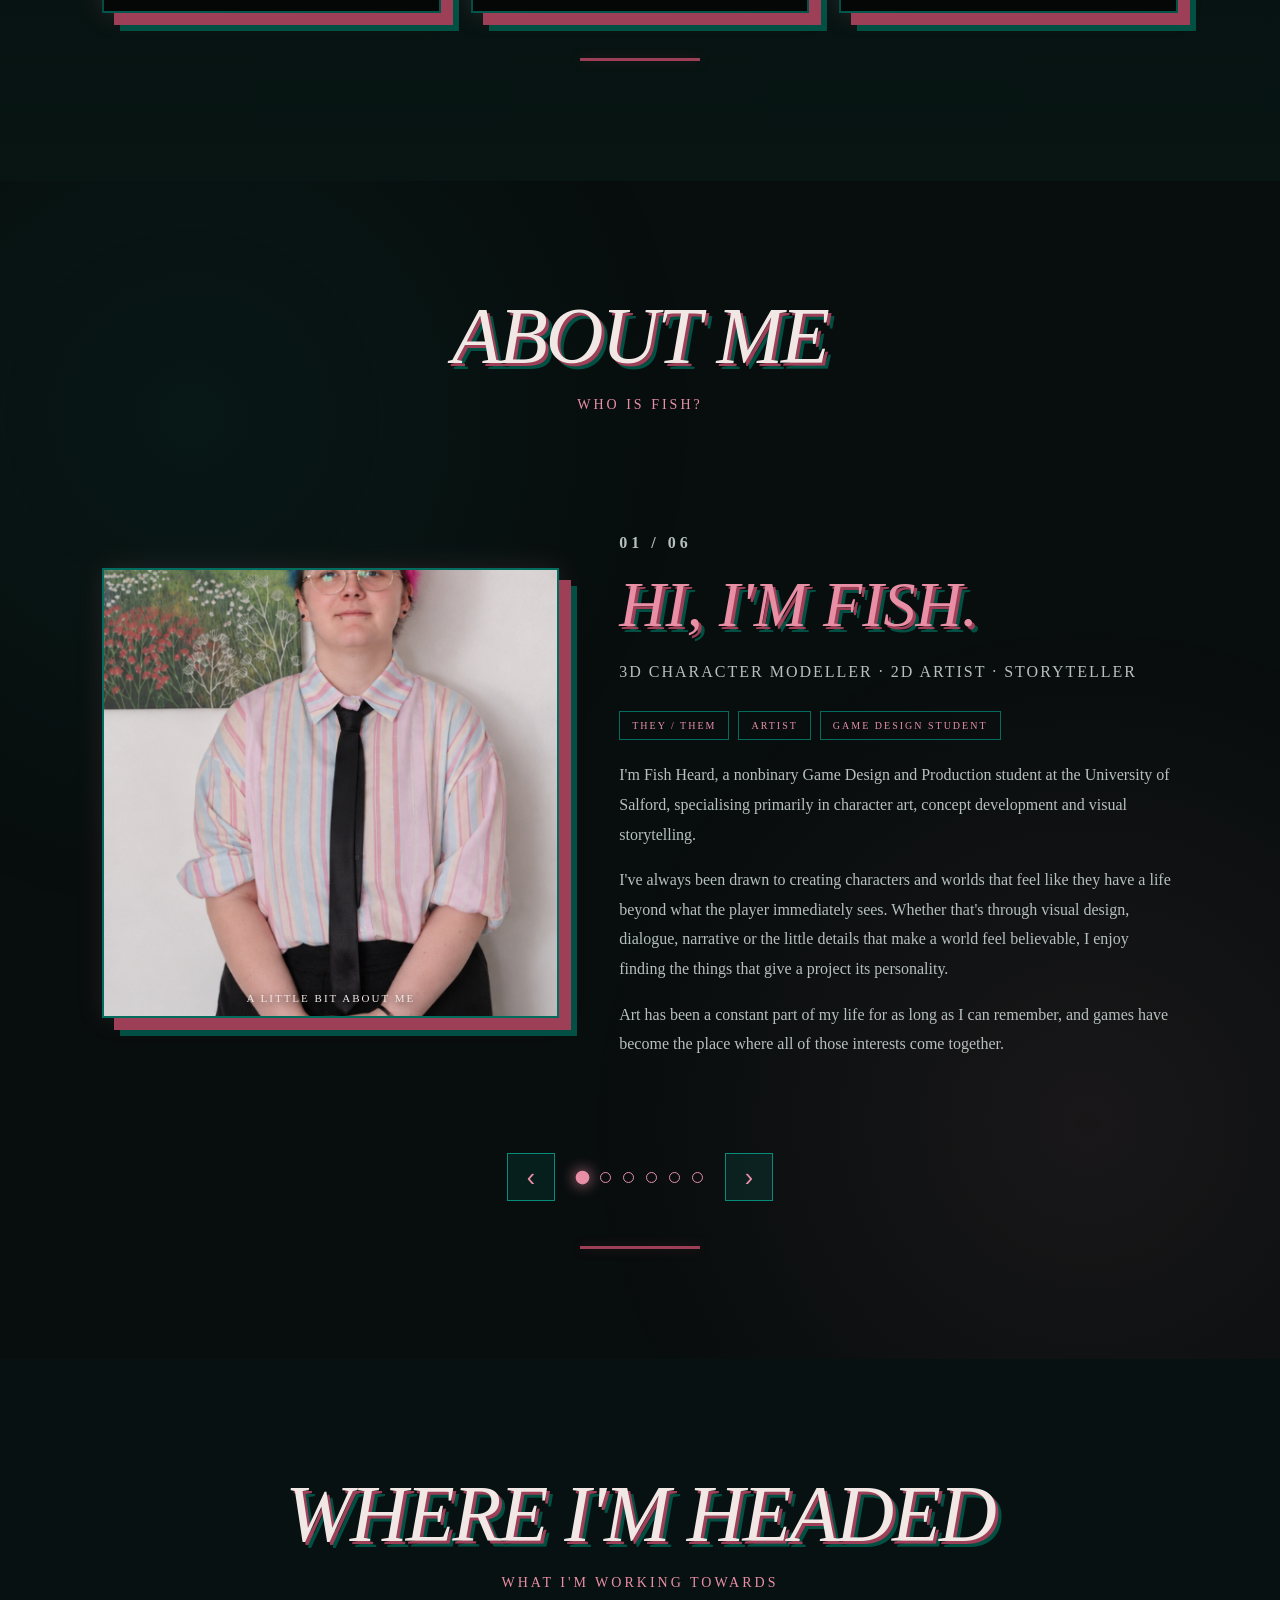
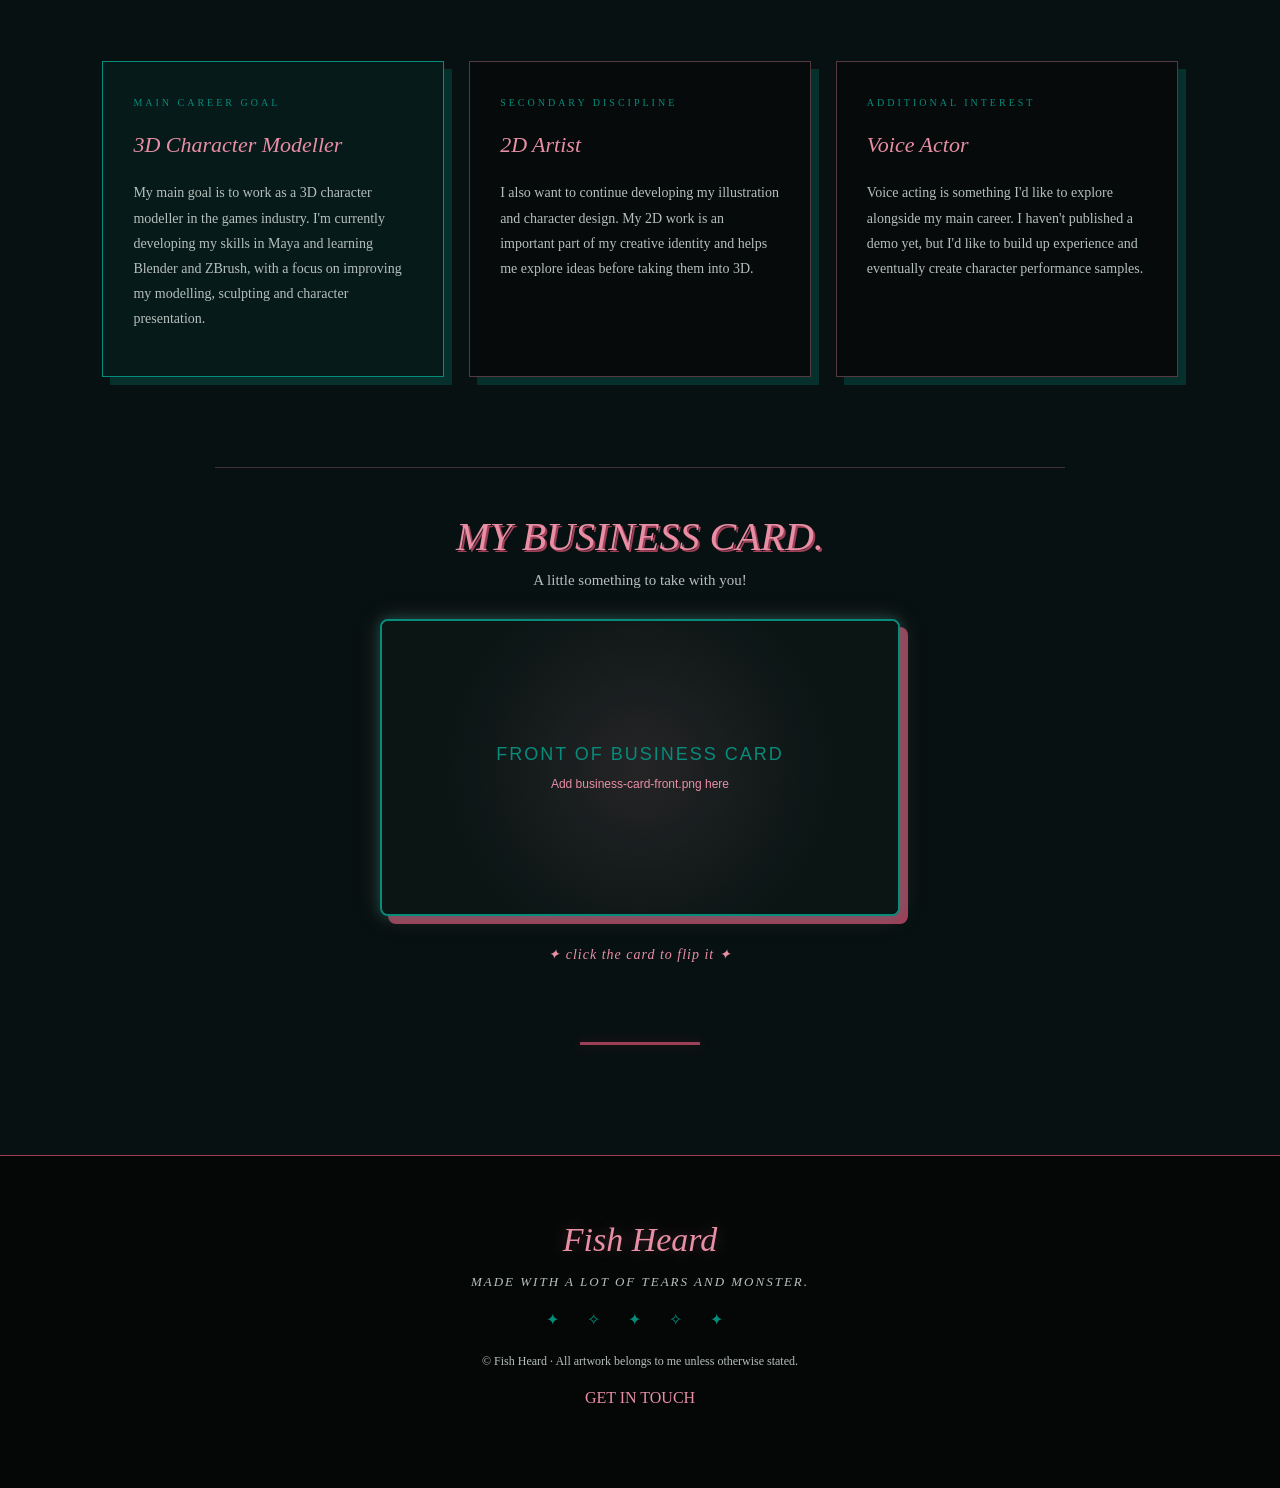
==== commit 3e1234b0: "Update index.html" ====
--- a/index.html
+++ b/index.html
@@ -816,6 +816,135 @@
 }
 
 /* ========================================
+   BUSINESS CARD
+   ======================================== */
+
+.business-card-section {
+    max-width:850px;
+    margin:90px auto 0;
+    padding:45px 20px 20px;
+    text-align:center;
+    border-top:1px solid rgba(232,143,166,.25);
+}
+
+.business-card-section h3 {
+    margin:0;
+    color:var(--pink);
+    font-size:clamp(28px,4vw,40px);
+    font-weight:normal;
+    font-style:italic;
+    text-shadow:2px 2px 0 var(--pink-dark);
+}
+
+.business-card-intro {
+    color:var(--text-muted);
+    font-size:15px;
+    margin:12px 0 30px;
+}
+
+.business-card-flipper {
+    display:block;
+    width:min(100%,520px);
+    aspect-ratio:1.75 / 1;
+    margin:0 auto;
+    padding:0;
+    border:0;
+    background:transparent;
+    cursor:pointer;
+    perspective:1200px;
+    -webkit-tap-highlight-color:transparent;
+}
+
+.business-card-inner {
+    display:block;
+    width:100%;
+    height:100%;
+    position:relative;
+    transform-style:preserve-3d;
+    transition:transform .8s ease;
+}
+
+.business-card-flipper.flipped .business-card-inner {
+    transform:rotateY(180deg);
+}
+
+.business-card-face {
+    position:absolute;
+    inset:0;
+    width:100%;
+    height:100%;
+    overflow:hidden;
+    border-radius:8px;
+    backface-visibility:hidden;
+    -webkit-backface-visibility:hidden;
+    border:2px solid var(--teal-light);
+    box-shadow:
+        0 0 12px rgba(7,140,124,.4),
+        0 0 25px rgba(232,143,166,.2),
+        8px 8px 0 var(--pink-dark);
+    background:#0A1514;
+}
+
+.business-card-face img {
+    display:block;
+    width:100%;
+    height:100%;
+    object-fit:contain;
+    background:#0A1514;
+}
+
+.business-card-back {
+    transform:rotateY(180deg);
+}
+
+.business-card-placeholder {
+    display:grid;
+    place-content:center;
+    gap:12px;
+    width:100%;
+    height:100%;
+    color:var(--teal-light);
+    font-size:clamp(12px,2vw,18px);
+    letter-spacing:2px;
+    background:
+        radial-gradient(circle,rgba(232,143,166,.12),transparent 65%),
+        #0A1514;
+}
+
+.business-card-placeholder small {
+    color:var(--pink);
+    font-size:12px;
+    letter-spacing:0;
+}
+
+.business-card-hint {
+    margin-top:30px;
+    color:var(--pink);
+    font-size:14px;
+    font-style:italic;
+    letter-spacing:1px;
+    animation:cardHintGlow 2.5s ease-in-out infinite alternate;
+}
+
+@keyframes cardHintGlow {
+    from {
+        text-shadow:0 0 3px rgba(232,143,166,.3);
+    }
+    to {
+        text-shadow:0 0 12px rgba(232,143,166,.8);
+    }
+}
+
+.business-card-flipper:focus-visible {
+    outline:3px solid var(--pink);
+    outline-offset:12px;
+}
+
+.business-card-flipper:hover .business-card-face {
+    border-color:var(--pink);
+}
+
+/* ========================================
    FOOTER
    ======================================== */
 
@@ -929,6 +1058,11 @@
         min-height:350px;
     }
 
+    .business-card-section {
+        margin-top:65px;
+        padding:35px 5px 10px;
+    }
+
 }
 
 @media(prefers-reduced-motion:reduce) {
@@ -936,6 +1070,14 @@
         animation-duration:.01ms !important;
         animation-iteration-count:1 !important;
         scroll-behavior:auto !important;
+    }
+
+    .business-card-inner {
+        transition:none;
+    }
+
+    .business-card-hint {
+        animation:none;
     }
 }
 
@@ -971,251 +1113,8 @@
 <div class="top-contact">
     <span>✦ CONTACT ME ✦</span>
     <a href="mailto:courtneyrosealice@gmail.com">EMAIL</a>
-    <a href="https://linktr.ee/fishcantdraw" target="_blank">ALL MY LINKS</a>
+    <a href="https://linktr.ee/fishcantdraw" target="_blank" rel="noopener noreferrer">ALL MY LINKS</a>
 </div>
-
-<!-- BUSINESS CARD SECTION -->
-<section class="business-card-section">
-
-    <h2>My Business Card</h2>
-
-    <p class="business-card-intro">
-        A little something to take with you!
-    </p>
-
-    <button
-        class="business-card-flipper"
-        id="businessCard"
-        type="button"
-        aria-label="Flip business card to show the back"
-        aria-pressed="false"
-    >
-        <span class="business-card-inner">
-
-            <!-- FRONT OF CARD -->
-            <span class="business-card-face business-card-front">
-
-                <img
-                    src="images/business-card-front.png"
-                    alt="Front of my business card"
-                    onerror="this.style.display='none'; this.nextElementSibling.style.display='grid';"
-                >
-
-                <span class="business-card-placeholder">
-                    FRONT OF BUSINESS CARD
-                    <small>Add business-card-front.png here</small>
-                </span>
-
-            </span>
-
-            <!-- BACK OF CARD -->
-            <span class="business-card-face business-card-back">
-
-                <img
-                    src="images/business-card-back.png"
-                    alt="Back of my business card"
-                    onerror="this.style.display='none'; this.nextElementSibling.style.display='grid';"
-                >
-
-                <span class="business-card-placeholder">
-                    BACK OF BUSINESS CARD
-                    <small>Add business-card-back.png here</small>
-                </span>
-
-            </span>
-
-        </span>
-    </button>
-
-    <p class="business-card-hint">
-        ✦ click the card to flip it ✦
-    </p>
-
-</section>
-
-
-<style>
-
-/* BUSINESS CARD SECTION */
-
-.business-card-section {
-    width: 100%;
-    padding: 55px 20px;
-    text-align: center;
-    box-sizing: border-box;
-}
-
-.business-card-section h2 {
-    font-family: 'Palatino Linotype', 'Book Antiqua', Georgia, serif;
-    font-size: 2rem;
-    color: #f4a6d7;
-    text-shadow: 0 0 12px rgba(244, 166, 215, 0.55);
-    margin-bottom: 10px;
-}
-
-.business-card-intro {
-    color: #b9f4ed;
-    margin-bottom: 30px;
-    font-size: 1rem;
-}
-
-/* CLICKABLE FLIP CARD */
-
-.business-card-flipper {
-    display: block;
-    width: min(100%, 520px);
-    aspect-ratio: 1.75 / 1;
-    margin: 0 auto;
-    padding: 0;
-    border: none;
-    background: transparent;
-    cursor: pointer;
-    perspective: 1200px;
-    -webkit-tap-highlight-color: transparent;
-}
-
-.business-card-inner {
-    display: block;
-    width: 100%;
-    height: 100%;
-    position: relative;
-    transform-style: preserve-3d;
-    transition: transform 0.8s ease;
-}
-
-.business-card-flipper.flipped .business-card-inner {
-    transform: rotateY(180deg);
-}
-
-/* BOTH SIDES */
-
-.business-card-face {
-    position: absolute;
-    inset: 0;
-    width: 100%;
-    height: 100%;
-    overflow: hidden;
-    border-radius: 14px;
-    backface-visibility: hidden;
-    -webkit-backface-visibility: hidden;
-    border: 2px solid #65e9dc;
-    box-shadow:
-        0 0 12px rgba(101, 233, 220, 0.45),
-        0 0 25px rgba(244, 166, 215, 0.2);
-    background: #171923;
-}
-
-.business-card-face img {
-    display: block;
-    width: 100%;
-    height: 100%;
-    object-fit: contain;
-    background: #171923;
-}
-
-/* BACK */
-
-.business-card-back {
-    transform: rotateY(180deg);
-}
-
-/* IMAGE PLACEHOLDER */
-
-.business-card-placeholder {
-    display: grid;
-    place-content: center;
-    gap: 12px;
-    width: 100%;
-    height: 100%;
-    color: #65e9dc;
-    font-family: 'Palatino Linotype', 'Book Antiqua', Georgia, serif;
-    font-size: 1.2rem;
-    letter-spacing: 2px;
-    background:
-        radial-gradient(circle, rgba(244, 166, 215, 0.12), transparent 65%),
-        #171923;
-}
-
-.business-card-placeholder small {
-    color: #f4a6d7;
-    font-family: Georgia, serif;
-    font-size: 0.8rem;
-    letter-spacing: 0;
-}
-
-/* LITTLE INSTRUCTION */
-
-.business-card-hint {
-    margin-top: 22px;
-    color: #f4a6d7;
-    font-family: 'Palatino Linotype', 'Book Antiqua', Georgia, serif;
-    font-size: 0.95rem;
-    font-style: italic;
-    animation: cardHintGlow 2.5s ease-in-out infinite alternate;
-}
-
-@keyframes cardHintGlow {
-    from {
-        text-shadow: 0 0 3px rgba(244, 166, 215, 0.3);
-    }
-
-    to {
-        text-shadow: 0 0 12px rgba(244, 166, 215, 0.8);
-    }
-}
-
-/* MOBILE */
-
-@media (max-width: 600px) {
-    .business-card-section {
-        padding: 40px 15px;
-    }
-
-    .business-card-section h2 {
-        font-size: 1.7rem;
-    }
-
-    .business-card-flipper {
-        width: 100%;
-    }
-}
-
-/* REDUCE MOTION IF REQUESTED BY THE VISITOR */
-
-@media (prefers-reduced-motion: reduce) {
-    .business-card-inner {
-        transition: none;
-    }
-
-    .business-card-hint {
-        animation: none;
-    }
-}
-
-</style>
-
-
-<script>
-
-/* FLIP THE BUSINESS CARD */
-
-const businessCard = document.getElementById("businessCard");
-
-businessCard.addEventListener("click", function () {
-    this.classList.toggle("flipped");
-
-    const isFlipped = this.classList.contains("flipped");
-
-    this.setAttribute("aria-pressed", isFlipped);
-    this.setAttribute(
-        "aria-label",
-        isFlipped
-            ? "Flip business card to show the front"
-            : "Flip business card to show the back"
-    );
-});
-
-</script>
 
 <!-- LANDING PAGE -->
 
@@ -1254,16 +1153,16 @@
     <div class="socials">
         <a href="https://linktr.ee/fishcantdraw"
            target="_blank" rel="noopener noreferrer">Linktree</a>
-    
+
         <a href="https://www.artstation.com/fishcantdraw"
            target="_blank" rel="noopener noreferrer">ArtStation</a>
-    
+
         <a href="https://www.tiktok.com/@fishcantplay"
            target="_blank" rel="noopener noreferrer">TikTok</a>
-    
+
         <a href="https://bsky.app/profile/fishcantplay.bsky.social"
            target="_blank" rel="noopener noreferrer">Bluesky</a>
-    
+
         <a href="https://www.linkedin.com/in/fish-heard-167040390/"
            target="_blank" rel="noopener noreferrer">LinkedIn</a>
     </div>
@@ -1781,6 +1680,70 @@
 
     </div>
 
+    <!-- BUSINESS CARD -->
+
+    <div class="business-card-section">
+
+        <h3>MY BUSINESS CARD.</h3>
+
+        <p class="business-card-intro">
+            A little something to take with you!
+        </p>
+
+        <button
+            class="business-card-flipper"
+            id="businessCard"
+            type="button"
+            aria-label="Flip business card to show the back"
+            aria-pressed="false"
+        >
+
+            <span class="business-card-inner">
+
+                <!-- FRONT OF CARD -->
+
+                <span class="business-card-face business-card-front">
+
+                    <img
+                        src="images/business-card-front.png"
+                        alt="Front of my business card"
+                        onerror="this.style.display='none'; this.nextElementSibling.style.display='grid';"
+                    >
+
+                    <span class="business-card-placeholder">
+                        FRONT OF BUSINESS CARD
+                        <small>Add business-card-front.png here</small>
+                    </span>
+
+                </span>
+
+                <!-- BACK OF CARD -->
+
+                <span class="business-card-face business-card-back">
+
+                    <img
+                        src="images/business-card-back.png"
+                        alt="Back of my business card"
+                        onerror="this.style.display='none'; this.nextElementSibling.style.display='grid';"
+                    >
+
+                    <span class="business-card-placeholder">
+                        BACK OF BUSINESS CARD
+                        <small>Add business-card-back.png here</small>
+                    </span>
+
+                </span>
+
+            </span>
+
+        </button>
+
+        <p class="business-card-hint">
+            ✦ click the card to flip it ✦
+        </p>
+
+    </div>
+
     <div class="divider"></div>
 
 </section>
@@ -1913,6 +1876,30 @@
 
 
 /* ========================================
+   BUSINESS CARD FLIP
+   ======================================== */
+
+const businessCard = document.getElementById("businessCard");
+
+businessCard.addEventListener("click", function () {
+
+    this.classList.toggle("flipped");
+
+    const isFlipped = this.classList.contains("flipped");
+
+    this.setAttribute("aria-pressed", isFlipped);
+
+    this.setAttribute(
+        "aria-label",
+        isFlipped
+            ? "Flip business card to show the front"
+            : "Flip business card to show the back"
+    );
+
+});
+
+
+/* ========================================
    SMOOTH SECTION NAVIGATION
    ======================================== */
 
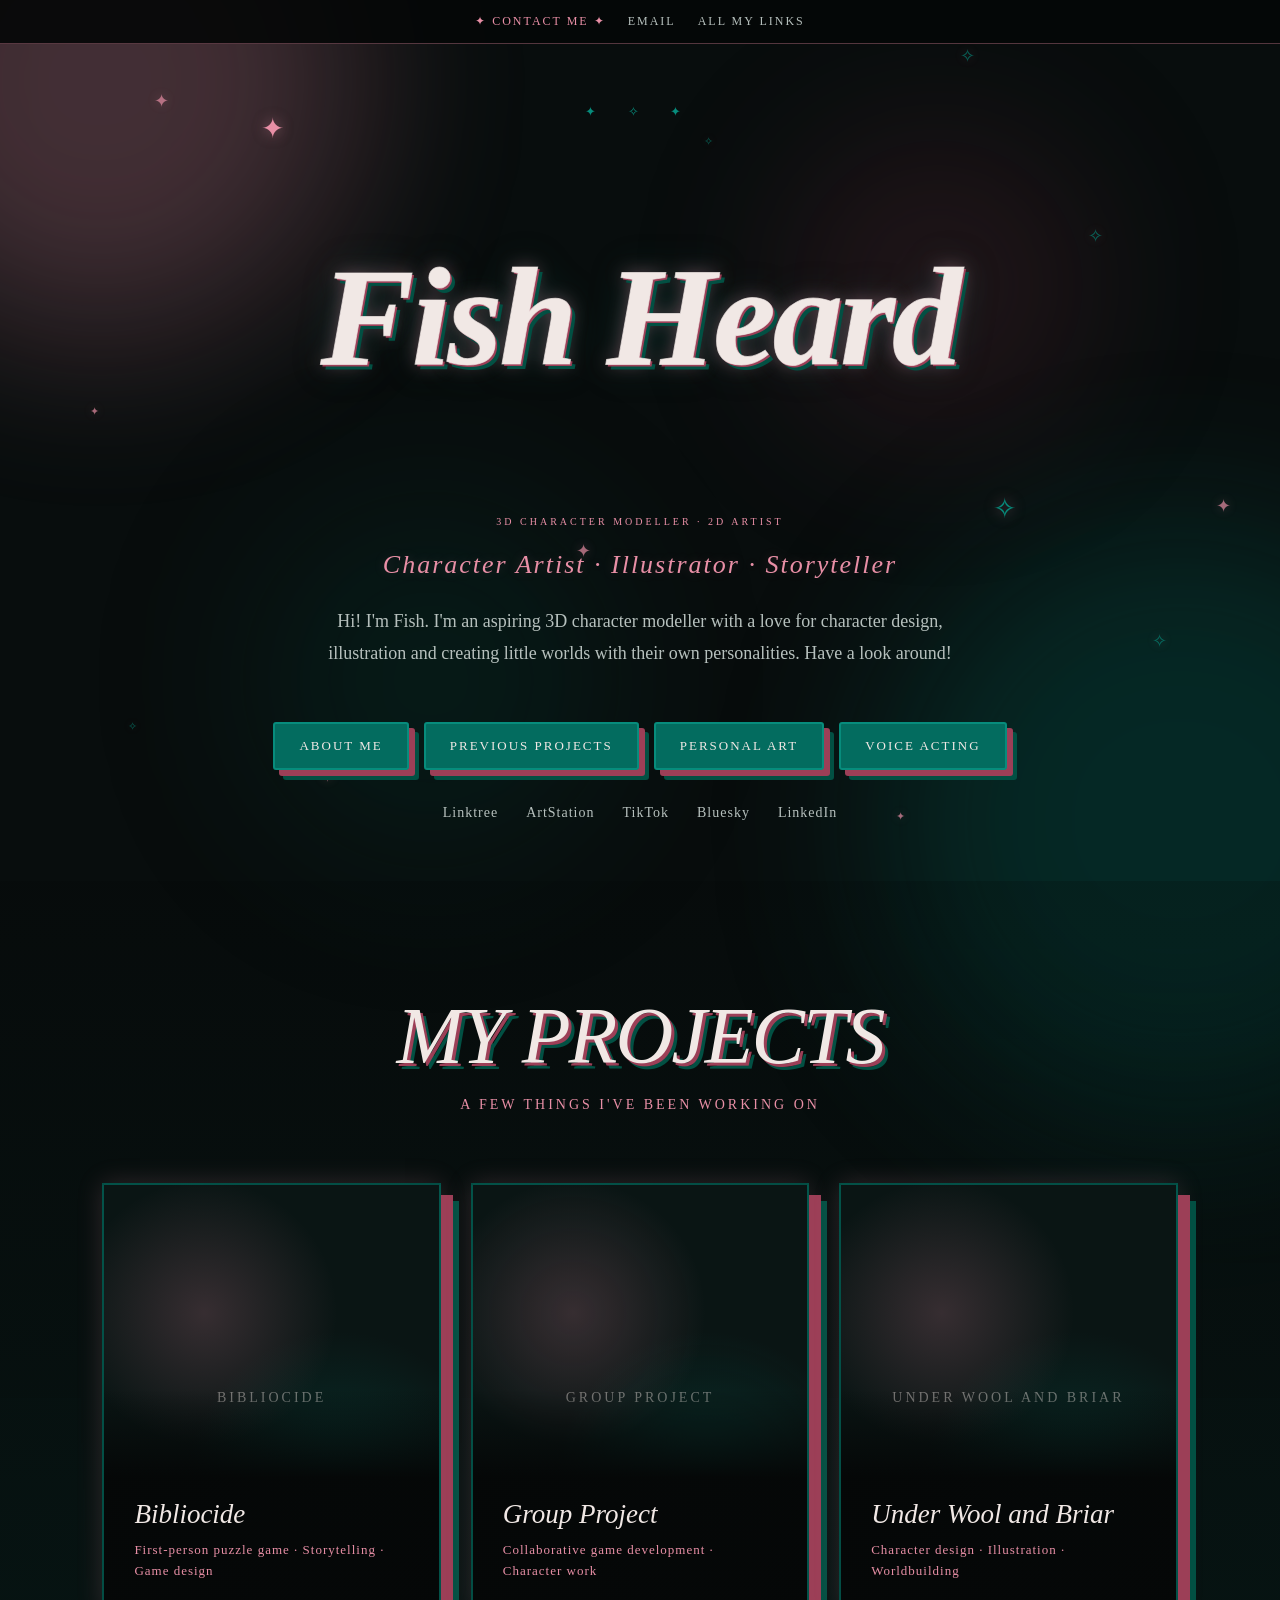
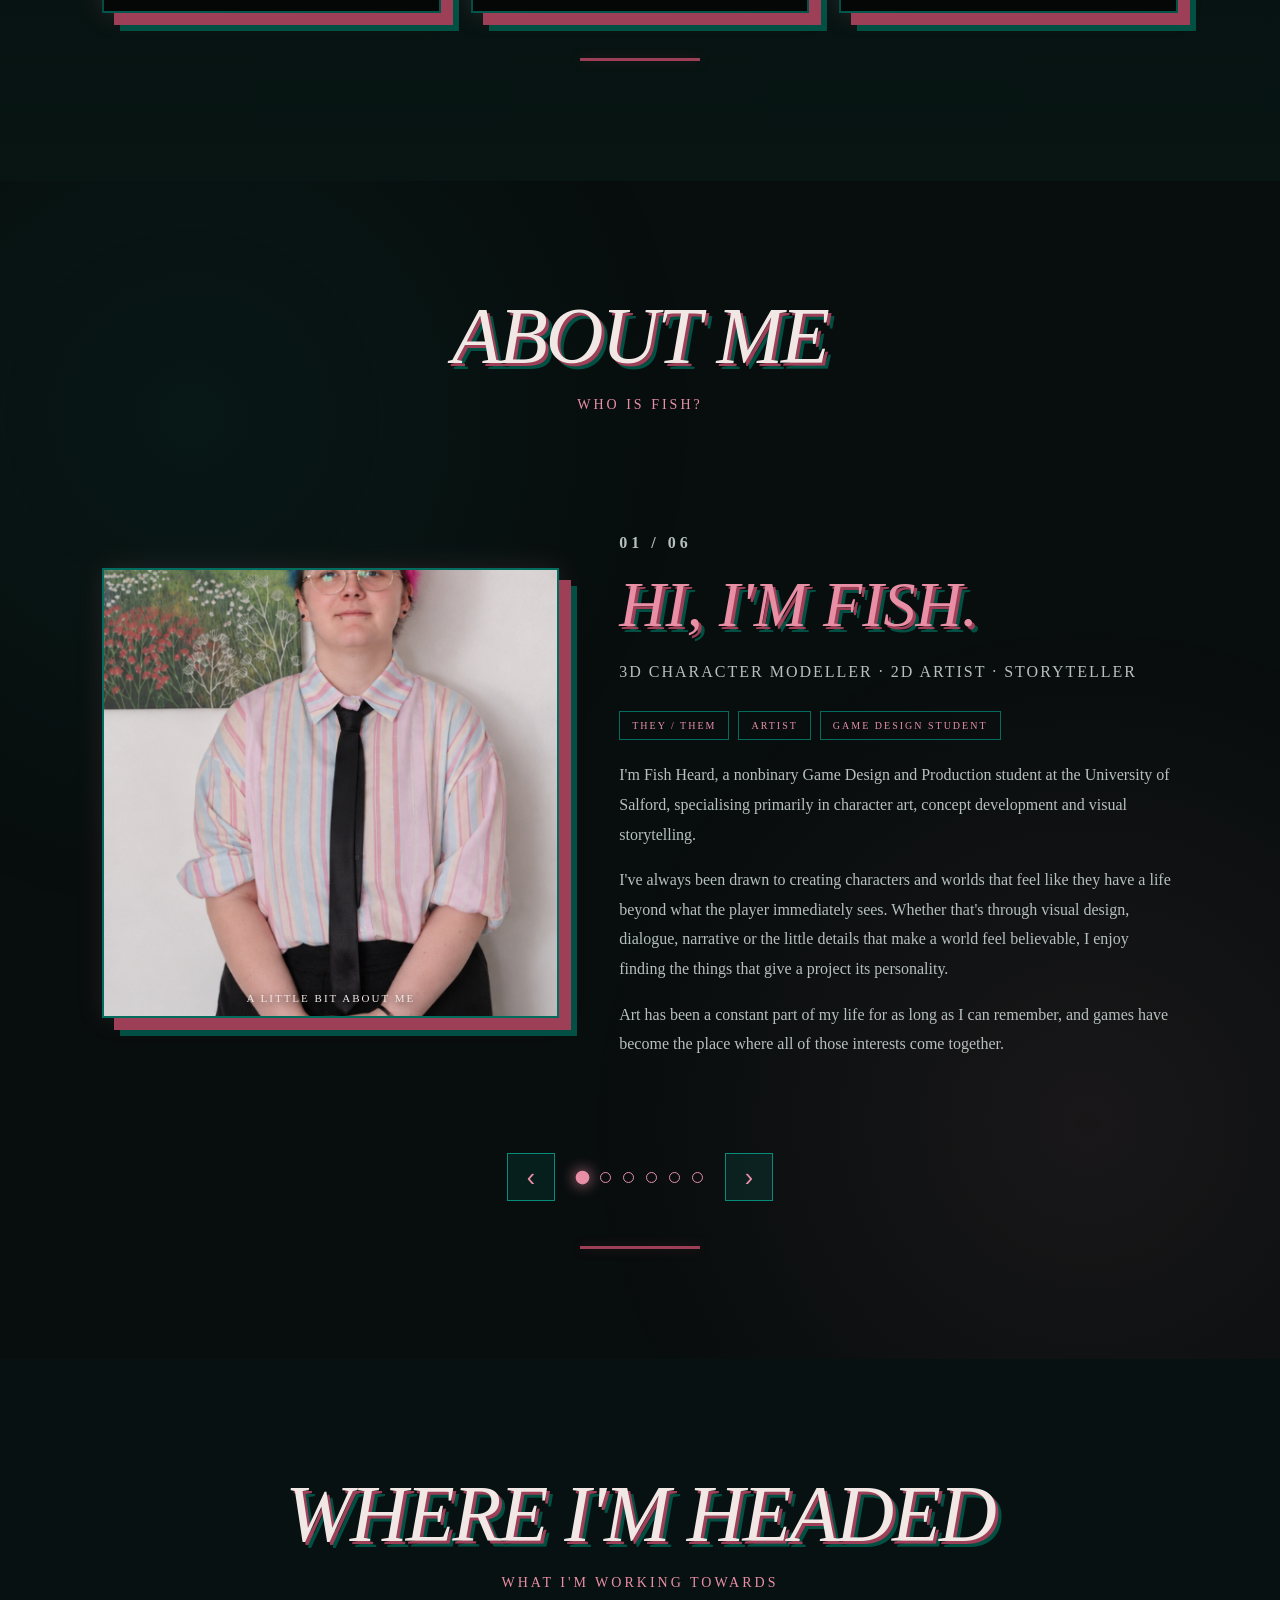
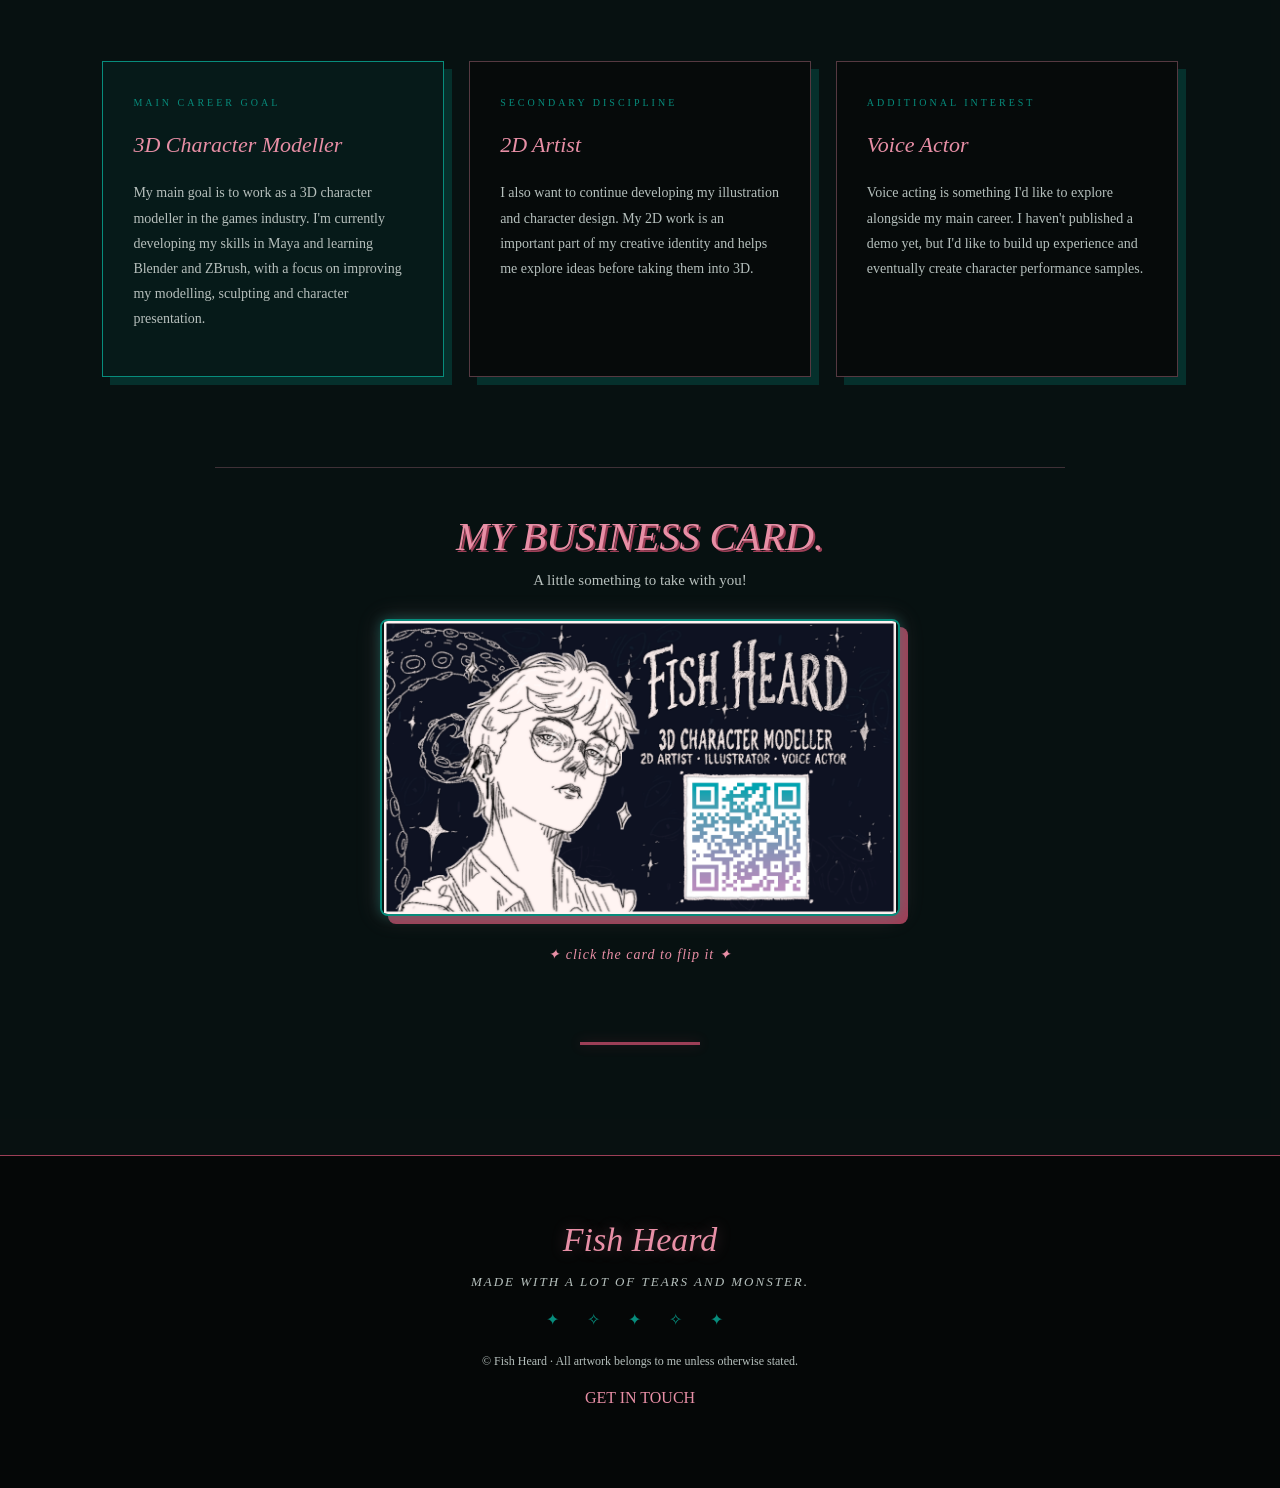
==== commit 8803852c: "Update index.html" ====
--- a/index.html
+++ b/index.html
@@ -1142,13 +1142,38 @@
 
     <div class="navigation">
 
-        <a href="#projects" class="button">MY PROJECTS</a>
-
-        <a href="art.html" class="button">MY ART</a>
-
-        <a href="#about" class="button">ABOUT ME</a>
-
-    </div>
+    <button
+        type="button"
+        class="button"
+        onclick="goToSection('about')"
+    >
+        ABOUT ME
+    </button>
+
+    <button
+        type="button"
+        class="button"
+        onclick="goToSection('projects')"
+    >
+        PREVIOUS PROJECTS
+    </button>
+
+    <button
+        type="button"
+        class="button"
+        onclick="goToSection('art')"
+    >
+        PERSONAL ART
+    </button>
+
+    <a
+        href="./voice-acting.html"
+        class="button"
+    >
+        VOICE ACTING
+    </a>
+
+</div>
 
     <div class="socials">
         <a href="https://linktr.ee/fishcantdraw"
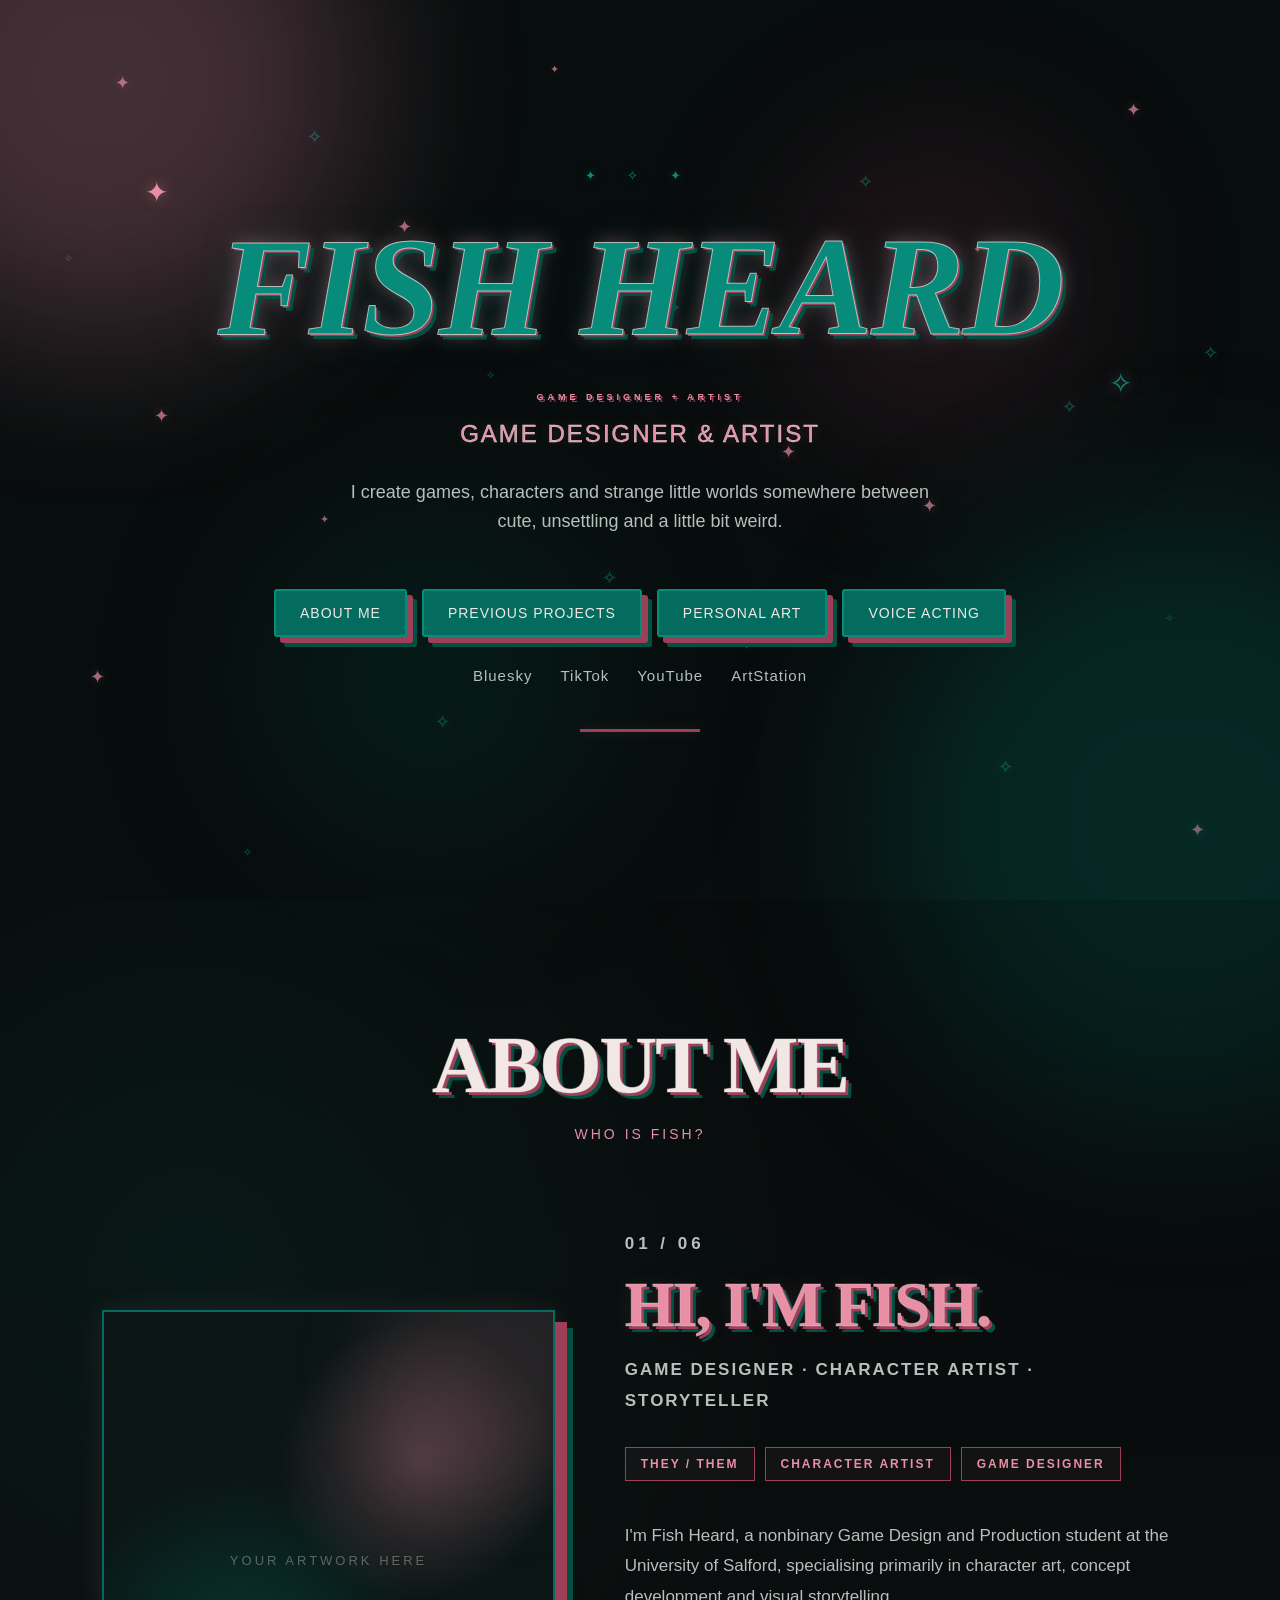
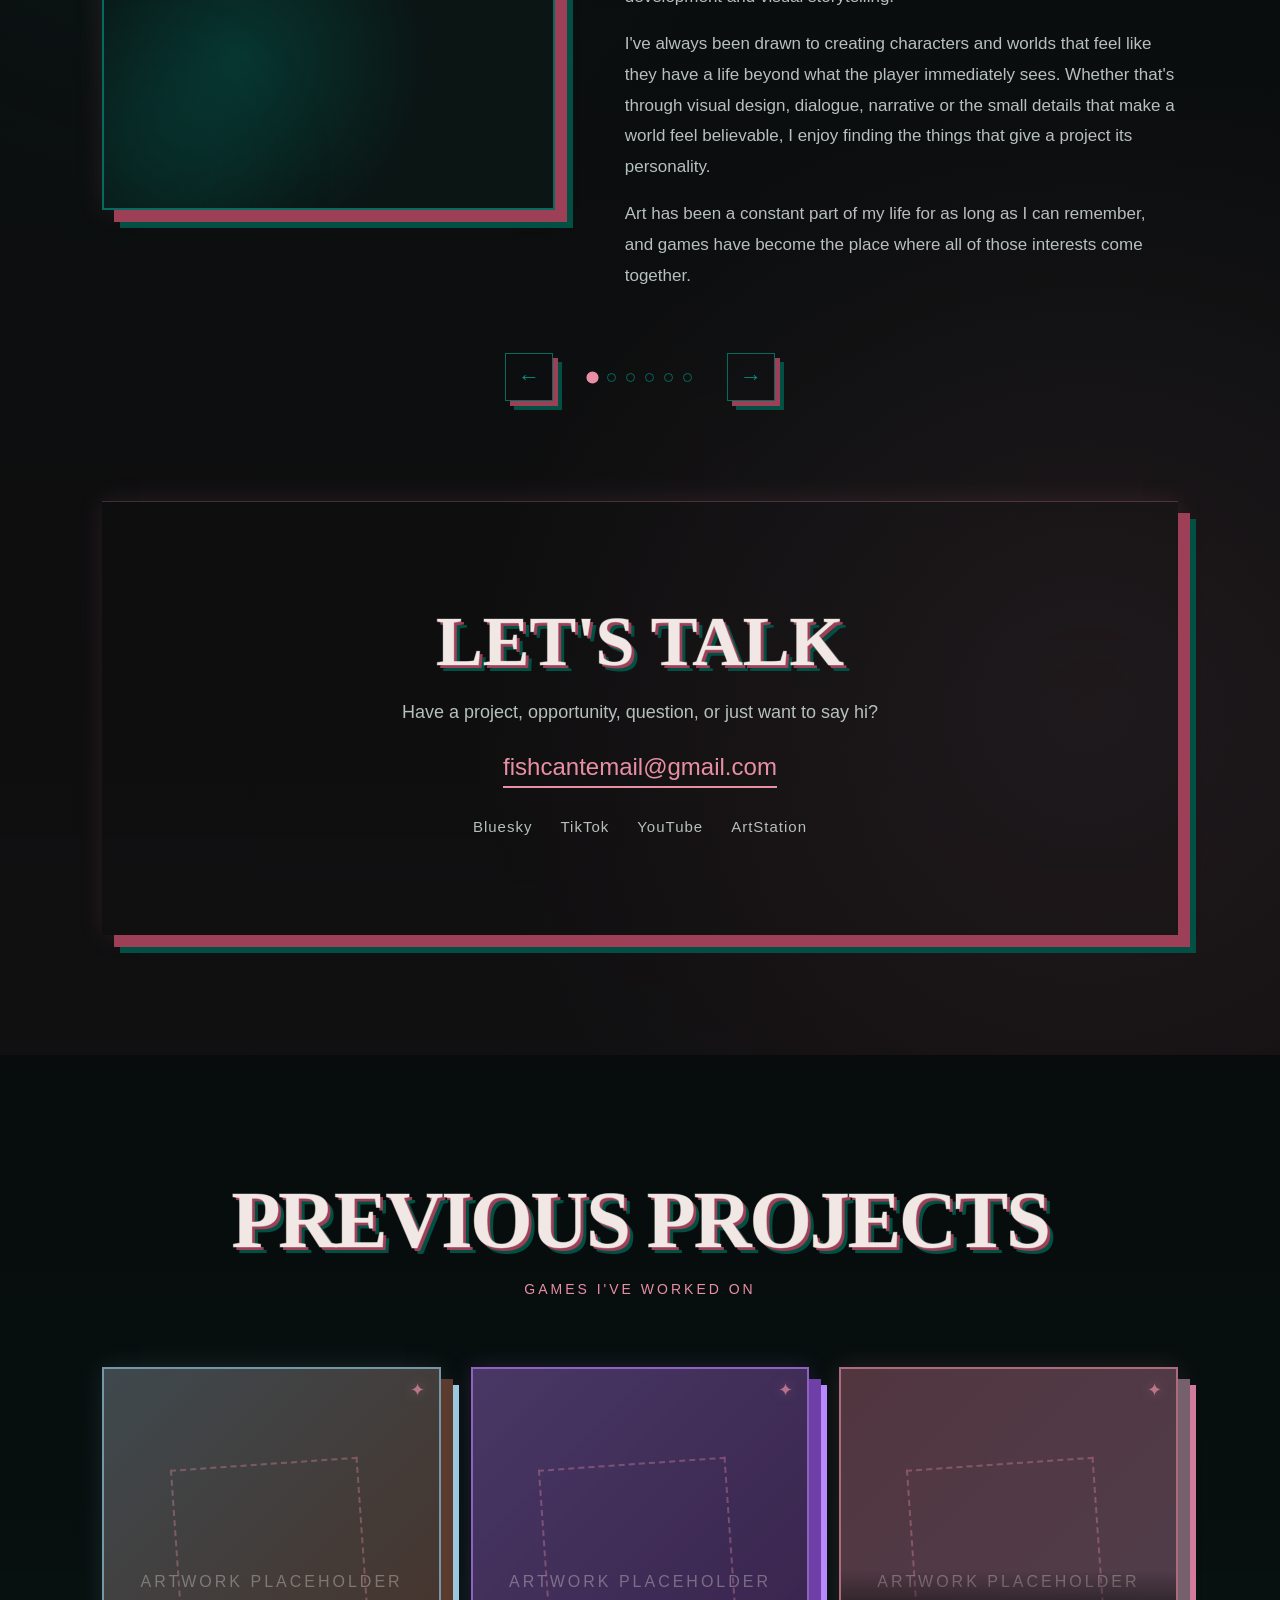
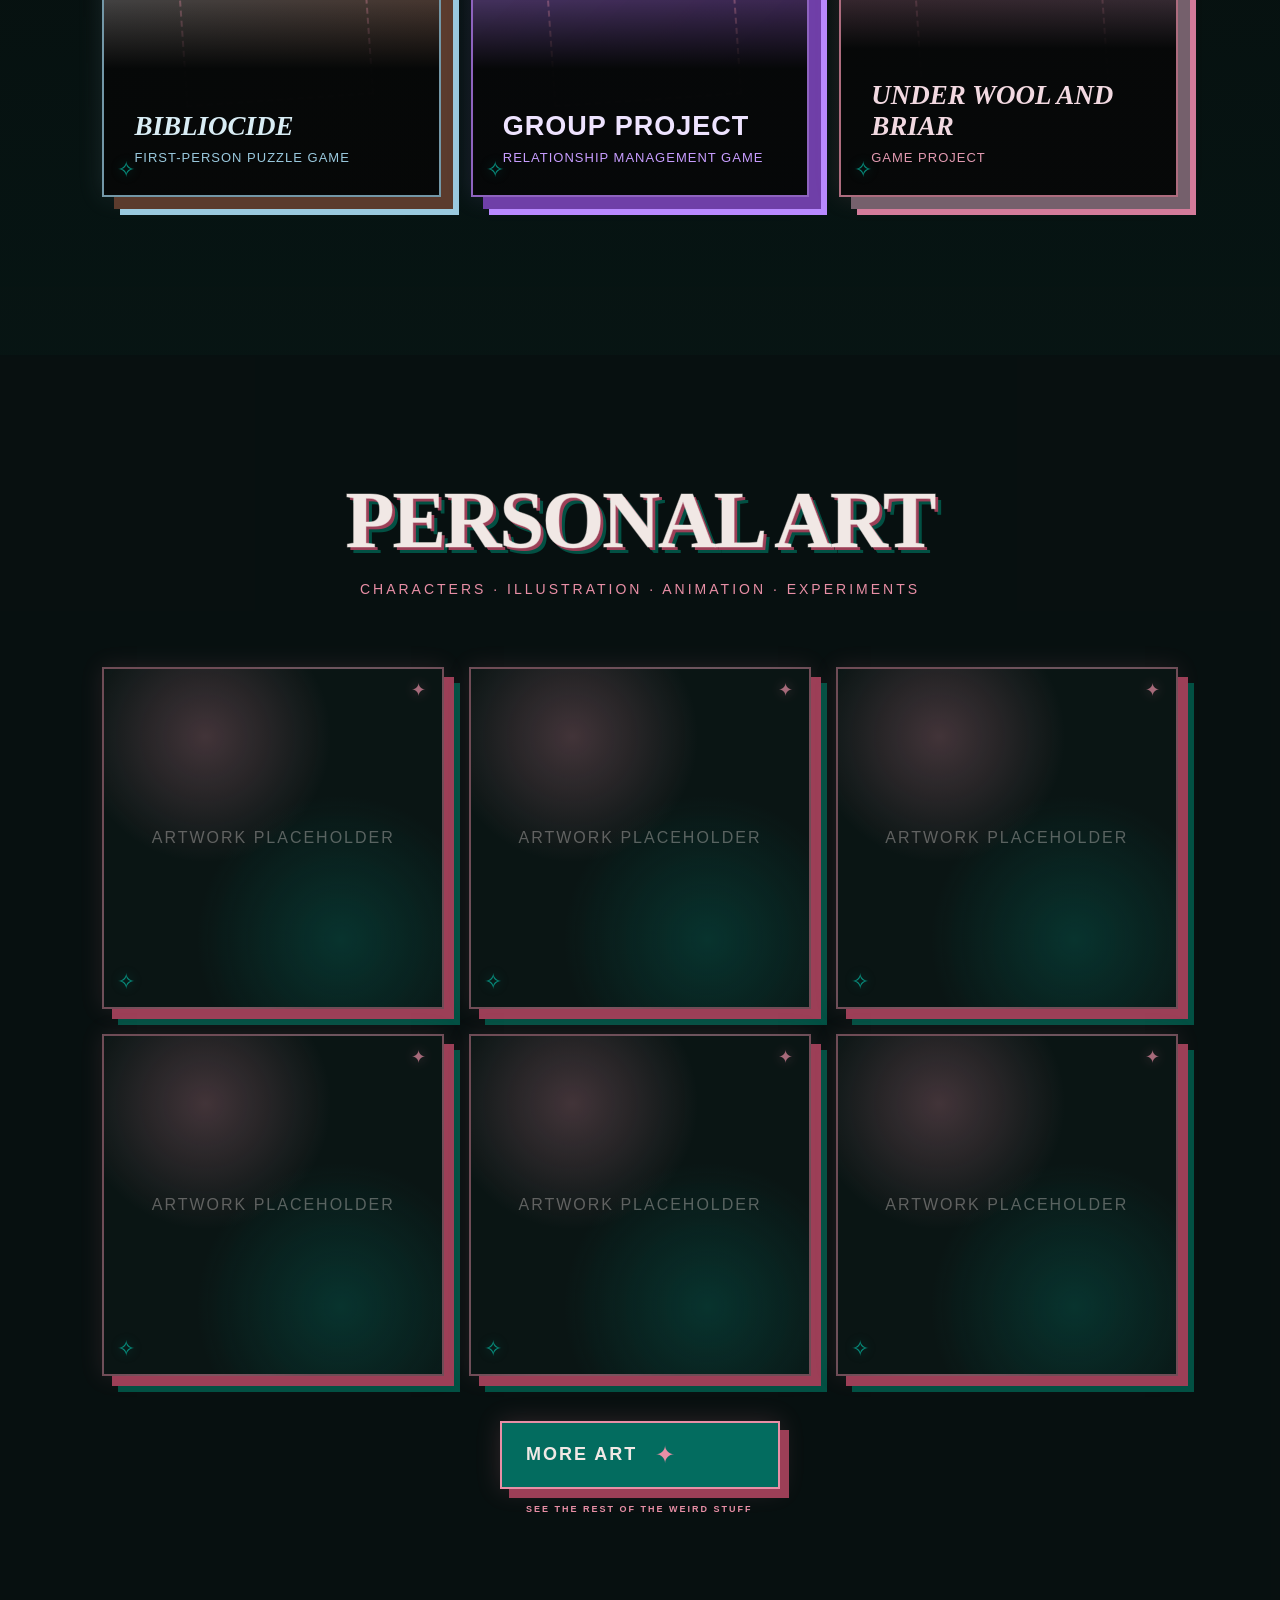
==== commit a3d8b905: "Update index.html" ====
--- a/index.html
+++ b/index.html
@@ -1,1949 +1,3281 @@
-
 <!DOCTYPE html>
 <html lang="en">
 
 <head>
-<meta charset="UTF-8">
-<meta name="viewport" content="width=device-width, initial-scale=1.0">
-
-<title>Fish Heard - 3D Character Artist & Illustrator</title>
-
-<style>
-
-:root {
-    --black:#050707;
-    --background:#080D0D;
-    --teal-dark:#025043;
-    --teal:#036C5F;
-    --teal-light:#078C7C;
-    --pink-dark:#9C3F57;
-    --pink:#E88FA6;
-    --text:#F1E8E5;
-    --text-muted:#B6C0BD;
-}
-
-* {
-    box-sizing:border-box;
-}
-
-html {
-    scroll-behavior:smooth;
-}
-
-body {
-    margin:0;
-    min-height:100vh;
-    background:var(--background);
-    color:var(--text);
-    font-family:"Palatino Linotype","Book Antiqua",Palatino,Georgia,serif;
-    overflow-x:hidden;
-}
-
-a {
-    color:inherit;
-}
-
-/* ========================================
-   BACKGROUND
-   ======================================== */
-
-.blob {
-    position:fixed;
-    border-radius:50%;
-    pointer-events:none;
-    z-index:0;
-    filter:blur(90px);
-    opacity:.7;
-}
-
-.blob-pink {
-    width:520px;
-    height:520px;
-    background:rgba(232,143,166,.38);
-    top:-180px;
-    left:-160px;
-    animation:pinkMovement 18s ease-in-out infinite alternate;
-}
-
-.blob-teal {
-    width:600px;
-    height:600px;
-    background:rgba(3,108,95,.42);
-    right:-200px;
-    bottom:-220px;
-    animation:tealMovement 22s ease-in-out infinite alternate;
-}
-
-.blob-pink-small {
-    width:300px;
-    height:300px;
-    background:rgba(156,63,87,.28);
-    right:15%;
-    top:15%;
-    animation:pinkMovement 25s ease-in-out infinite alternate;
-}
-
-.blob-teal-small {
-    width:350px;
-    height:350px;
-    background:rgba(2,80,67,.32);
-    left:20%;
-    bottom:5%;
-    animation:tealMovement 20s ease-in-out infinite alternate;
-}
-
-@keyframes pinkMovement {
-    from {transform:translate(0,0) scale(1);}
-    to {transform:translate(350px,180px) scale(1.2);}
-}
-
-@keyframes tealMovement {
-    from {transform:translate(0,0) scale(1);}
-    to {transform:translate(-350px,-200px) scale(1.2);}
-}
-
-/* ========================================
-   STARS
-   ======================================== */
-
-.star-field {
-    position:fixed;
-    pointer-events:none;
-    z-index:0;
-    inset:0;
-    overflow:hidden;
-}
-
-.star {
-    position:absolute;
-    color:var(--pink);
-    font-size:18px;
-    opacity:.7;
-    text-shadow:0 0 12px rgba(232,143,166,.45);
-    animation:starFloat 5s ease-in-out infinite alternate;
-}
-
-.star:nth-child(2n) {
-    color:var(--teal-light);
-    animation-duration:7s;
-}
-
-.star:nth-child(3n) {
-    font-size:11px;
-    animation-duration:9s;
-}
-
-@keyframes starFloat {
-    from {transform:translateY(0);opacity:.35;}
-    to {transform:translateY(-14px);opacity:.9;}
-}
-
-/* ========================================
-   GENERAL
-   ======================================== */
-
-.section {
-    position:relative;
-    z-index:1;
-    min-height:100vh;
-    padding:110px 8%;
-    scroll-margin-top:30px;
-}
-
-.section-heading {
-    text-align:center;
-    margin-bottom:70px;
-}
-
-.section-heading h2 {
-    margin:0;
-    font-size:clamp(42px,7vw,80px);
-    color:var(--text);
-    font-family:"Palatino Linotype","Book Antiqua",Georgia,serif;
-    font-style:italic;
-    font-weight:normal;
-    letter-spacing:-2px;
-    text-shadow:
-        3px 3px 0 var(--pink-dark),
-        6px 6px 0 var(--teal-dark);
-}
-
-.section-heading p {
-    margin-top:15px;
-    color:var(--pink);
-    letter-spacing:3px;
-    font-size:14px;
-}
-
-/* ========================================
-   CONTACT AT THE TOP
-   ======================================== */
-
-.top-contact {
-    position:relative;
-    z-index:5;
-    display:flex;
-    justify-content:center;
-    align-items:center;
-    gap:22px;
-    flex-wrap:wrap;
-    padding:14px 20px;
-    background:rgba(5,7,7,.9);
-    border-bottom:1px solid rgba(232,143,166,.35);
-    font-size:12px;
-    letter-spacing:2px;
-}
-
-.top-contact span {
-    color:var(--pink);
-}
-
-.top-contact a {
-    color:var(--text-muted);
-    text-decoration:none;
-    transition:.3s;
-}
-
-.top-contact a:hover {
-    color:var(--teal-light);
-    text-shadow:0 0 12px var(--teal-light);
-}
-
-/* ========================================
-   LANDING PAGE
-   ======================================== */
-
-.landing {
-    position:relative;
-    z-index:1;
-    min-height:90vh;
-    display:flex;
-    flex-direction:column;
-    justify-content:center;
-    align-items:center;
-    text-align:center;
-    padding:60px 25px;
-}
-
-.name-wrap {
-    position:relative;
-    display:inline-block;
-    padding:38px 65px;
-    animation:namePulse 4s ease-in-out infinite alternate;
-}
-
-.name-wrap h1 {
-    position:relative;
-    z-index:2;
-    font-size:clamp(65px,11vw,150px);
-    font-family:"Palatino Linotype","Book Antiqua",Palatino,Georgia,serif;
-    font-style:italic;
-    font-weight:700;
-    letter-spacing:-3px;
-    color:var(--text);
-    -webkit-text-stroke:1px rgba(241,232,229,.7);
-    text-shadow:
-        2px 2px 0 var(--pink-dark),
-        5px 5px 0 var(--teal-dark),
-        0 0 18px rgba(232,143,166,.38),
-        0 0 38px rgba(3,108,95,.32);
-}
-
-.name-star {
-    position:absolute;
-    z-index:3;
-    color:var(--pink);
-    font-size:28px;
-    text-shadow:0 0 14px rgba(232,143,166,.5);
-    animation:nameSpark 2.5s ease-in-out infinite alternate;
-}
-
-.name-star-one {
-    left:5px;
-    top:8px;
-}
-
-.name-star-two {
-    right:8px;
-    bottom:5px;
-    color:var(--teal-light);
-    animation-delay:-1s;
-}
-
-.name-wrap::after {
-    content:"✦  ✧  ✦";
-    position:absolute;
-    left:50%;
-    top:0;
-    transform:translateX(-50%);
-    color:var(--teal-light);
-    font-size:13px;
-    letter-spacing:14px;
-    white-space:nowrap;
-}
-
-.name-wrap::before {
-    content:"3D CHARACTER MODELLER · 2D ARTIST";
-    position:absolute;
-    left:50%;
-    bottom:3px;
-    transform:translateX(-50%);
-    z-index:4;
-    color:var(--pink);
-    font-size:10px;
-    letter-spacing:3px;
-    white-space:nowrap;
-}
-
-@keyframes nameSpark {
-    from {transform:scale(.8);opacity:.55;}
-    to {transform:scale(1.15) rotate(12deg);opacity:1;}
-}
-
-@keyframes namePulse {
-    from {transform:translateY(0);}
-    to {transform:translateY(-4px);}
-}
-
-.subtitle {
-    margin-top:20px;
-    font-size:clamp(19px,3vw,26px);
-    color:var(--pink);
-    font-style:italic;
-    letter-spacing:2px;
-    text-shadow:0 0 12px rgba(232,143,166,.2);
-}
-
-.intro {
-    max-width:650px;
-    margin-top:25px;
-    color:var(--text-muted);
-    font-size:18px;
-    line-height:1.8;
-}
-
-/* ========================================
-   BUTTONS
-   ======================================== */
-
-.navigation {
-    display:flex;
-    justify-content:center;
-    align-items:center;
-    gap:15px;
-    margin-top:35px;
-    flex-wrap:wrap;
-}
-
-.button {
-    display:inline-block;
-    padding:14px 24px;
-    background:var(--teal);
-    color:var(--text);
-    border:2px solid var(--teal-light);
-    border-radius:3px;
-    cursor:pointer;
-    font-family:inherit;
-    font-size:13px;
-    letter-spacing:2px;
-    text-decoration:none;
-    box-shadow:
-        6px 6px 0 var(--pink-dark),
-        10px 10px 0 var(--teal-dark);
-    transition:.25s;
-}
-
-.button:hover {
-    background:var(--pink);
-    color:var(--black);
-    border-color:var(--text);
-    transform:translateY(-5px) rotate(-2deg);
-}
-
-.socials {
-    display:flex;
-    justify-content:center;
-    align-items:center;
-    gap:28px;
-    margin-top:35px;
-    flex-wrap:wrap;
-}
-
-.socials a {
-    color:var(--text-muted);
-    font-size:14px;
-    letter-spacing:1px;
-    text-decoration:none;
-    transition:.25s;
-}
-
-.socials a:hover {
-    color:var(--pink);
-    transform:translateY(-3px);
-    text-shadow:0 0 12px var(--pink);
-}
-
-.divider {
-    width:120px;
-    height:3px;
-    margin:45px auto 0;
-    background:var(--pink-dark);
-    box-shadow:0 0 12px rgba(156,63,87,.3);
-}
-
-/* ========================================
-   PROJECTS
-   ======================================== */
-
-#projects {
-    background:linear-gradient(
-        180deg,
-        rgba(5,7,7,.2),
-        rgba(2,80,67,.12)
-    );
-}
-
-.project-grid {
-    max-width:1200px;
-    margin:0 auto;
-    display:grid;
-    grid-template-columns:repeat(3,1fr);
-    gap:30px;
-}
-
-.project-card {
-    display:block;
-    text-decoration:none;
-    color:inherit;
-    position:relative;
-    min-height:430px;
-    background:linear-gradient(
-        135deg,
-        rgba(3,108,95,.28),
-        rgba(5,7,7,.9)
-    );
-    border:2px solid rgba(3,108,95,.7);
-    overflow:hidden;
-    transition:.35s;
-    box-shadow:
-        12px 12px 0 var(--pink-dark),
-        18px 18px 0 var(--teal-dark),
-        0 0 24px rgba(232,143,166,.18);
-}
-
-.project-card img {
-    position:absolute;
-    width:100%;
-    height:100%;
-    inset:0;
-    object-fit:cover;
-    transition:.5s;
-}
-
-.placeholder-art {
-    position:absolute;
-    inset:0;
-    display:flex;
-    align-items:center;
-    justify-content:center;
-    background:
-        radial-gradient(circle at 30% 30%,rgba(232,143,166,.2),transparent 35%),
-        radial-gradient(circle at 70% 70%,rgba(3,108,95,.3),transparent 40%),
-        #0A1514;
-    color:rgba(241,232,229,.45);
-    font-size:14px;
-    letter-spacing:3px;
-}
-
-.project-info {
-    position:absolute;
-    left:0;
-    right:0;
-    bottom:0;
-    padding:30px;
-    padding-top:110px;
-    background:linear-gradient(
-        transparent,
-        rgba(5,7,7,.98) 40%
-    );
-}
-
-.project-info h3 {
-    margin:0;
-    color:var(--text);
-    font-size:27px;
-    font-family:"Palatino Linotype",Georgia,serif;
-    font-style:italic;
-    font-weight:normal;
-}
-
-.project-info p {
-    margin:10px 0 0;
-    color:var(--pink);
-    font-size:13px;
-    letter-spacing:1px;
-    line-height:1.6;
-}
-
-.project-card:hover {
-    transform:translateY(-10px);
-    border-color:var(--pink);
-    box-shadow:
-        12px 12px 0 var(--teal-dark),
-        18px 18px 0 var(--pink-dark),
-        0 0 30px rgba(232,143,166,.3);
-}
-
-.project-card:hover img {
-    transform:scale(1.06);
-}
-
-/* ========================================
-   ABOUT ME SLIDESHOW
-   ======================================== */
-
-#about {
-    background:
-        radial-gradient(circle at 15% 20%,rgba(3,108,95,.12),transparent 35%),
-        radial-gradient(circle at 85% 80%,rgba(232,143,166,.08),transparent 35%);
-    overflow:hidden;
-}
-
-.about-slideshow {
-    max-width:1200px;
-    margin:0 auto;
-    position:relative;
-}
-
-.about-slide {
-    display:none;
-    min-height:620px;
-    animation:aboutSlideIn .55s ease;
-}
-
-.about-slide.active {
-    display:grid;
-}
-
-@keyframes aboutSlideIn {
-    from {opacity:0;transform:translateX(35px);}
-    to {opacity:1;transform:translateX(0);}
-}
-
-.about-slide:first-child {
-    grid-template-columns:.9fr 1.1fr;
-    gap:60px;
-    align-items:center;
-}
-
-.about-slide.two-column-slide {
-    grid-template-columns:1fr 1fr;
-    gap:45px;
-    align-items:center;
-}
-
-.about-slide.full-slide {
-    grid-template-columns:1fr;
-    align-items:center;
-}
-
-.about-image {
-    min-height:450px;
-    position:relative;
-    overflow:hidden;
-    border:2px solid var(--teal);
-    background:
-        radial-gradient(circle at 70% 30%,rgba(232,143,166,.28),transparent 30%),
-        radial-gradient(circle at 30% 70%,rgba(3,108,95,.38),transparent 40%),
-        #0A1514;
-    box-shadow:
-        12px 12px 0 var(--pink-dark),
-        18px 18px 0 var(--teal-dark),
-        0 0 26px rgba(232,143,166,.12);
-}
-
-.about-image img {
-    position:absolute;
-    inset:0;
-    width:100%;
-    height:100%;
-    object-fit:cover;
-    z-index:1;
-}
-
-.about-image span {
-    position:absolute;
-    z-index:2;
-    left:10px;
-    right:10px;
-    bottom:12px;
-    text-align:center;
-    color:var(--text);
-    font-size:11px;
-    letter-spacing:2px;
-    text-shadow:0 2px 8px black;
-}
-
-.about-content {
-    position:relative;
-}
-
-.about-content.full-width {
-    width:100%;
-}
-
-.about-number {
-    color:var(--teal-light);
-    font-size:13px;
-    letter-spacing:4px;
-    font-weight:bold;
-    margin-bottom:15px;
-}
-
-.about-content h2 {
-    font-size:clamp(38px,5vw,68px);
-    line-height:1;
-    margin:0 0 20px;
-    color:var(--pink);
-    font-family:"Palatino Linotype",Georgia,serif;
-    font-style:italic;
-    font-weight:normal;
-    text-shadow:
-        3px 3px 0 var(--pink-dark),
-        6px 6px 0 var(--teal-dark);
-}
-
-.about-role {
-    color:var(--teal-light);
-    font-size:13px;
-    letter-spacing:2px;
-    margin-bottom:25px;
-}
-
-.about-content p {
-    color:var(--text-muted);
-    font-size:16px;
-    line-height:1.85;
-}
-
-.about-traits {
-    display:flex;
-    flex-wrap:wrap;
-    gap:9px;
-    margin:20px 0;
-}
-
-.about-traits span {
-    padding:8px 12px;
-    border:1px solid var(--teal);
-    color:var(--pink);
-    font-size:10px;
-    letter-spacing:2px;
-}
-
-.about-intro {
-    max-width:850px;
-    font-size:19px !important;
-    margin-bottom:35px;
-}
-
-.about-skills {
-    display:grid;
-    grid-template-columns:repeat(2,1fr);
-    gap:22px;
-}
-
-.about-skill {
-    padding:23px;
-    background:rgba(3,108,95,.06);
-    border:1px solid rgba(3,108,95,.55);
-    box-shadow:8px 8px 0 rgba(156,63,87,.45);
-    transition:.3s;
-}
-
-.about-skill:hover {
-    transform:translateY(-5px);
-    border-color:var(--pink);
-}
-
-.about-skill h3 {
-    color:var(--pink);
-    font-size:17px;
-    letter-spacing:2px;
-    font-weight:normal;
-}
-
-.about-skill p {
-    font-size:14px;
-    line-height:1.7;
-    margin-bottom:0;
-}
-
-.about-timeline {
-    display:grid;
-    grid-template-columns:repeat(2,1fr);
-    gap:25px;
-}
-
-.timeline-item {
-    padding:25px;
-    border-left:3px solid var(--teal);
-    background:rgba(3,108,95,.04);
-    box-shadow:8px 8px 0 rgba(156,63,87,.4);
-}
-
-.timeline-date {
-    color:var(--teal-light);
-    font-size:12px;
-    letter-spacing:3px;
-}
-
-.timeline-item h3 {
-    color:var(--pink);
-    font-size:21px;
-    font-weight:normal;
-}
-
-.timeline-item p {
-    font-size:14px;
-    line-height:1.7;
-}
-
-.about-gallery {
-    display:grid;
-    grid-template-columns:repeat(3,1fr);
-    gap:18px;
-    margin-top:25px;
-}
-
-.about-gallery .about-image {
-    min-height:230px;
-}
-
-.about-controls {
-    display:flex;
-    justify-content:center;
-    align-items:center;
-    gap:22px;
-    margin-top:50px;
-}
-
-.about-arrow {
-    width:48px;
-    height:48px;
-    border:1px solid var(--teal-light);
-    background:rgba(3,108,95,.2);
-    color:var(--pink);
-    font-size:25px;
-    cursor:pointer;
-    transition:.25s;
-}
-
-.about-arrow:hover {
-    background:var(--pink);
-    color:var(--black);
-    transform:scale(1.08);
-}
-
-.about-dots {
-    display:flex;
-    gap:12px;
-    align-items:center;
-}
-
-.about-dot {
-    width:11px;
-    height:11px;
-    padding:0;
-    border-radius:50%;
-    border:1px solid var(--pink);
-    background:transparent;
-    cursor:pointer;
-    transition:.3s;
-}
-
-.about-dot.active {
-    background:var(--pink);
-    box-shadow:0 0 12px var(--pink);
-    transform:scale(1.25);
-}
-
-/* ========================================
-   CAREER DIRECTION
-   ======================================== */
-
-#career {
-    background:rgba(3,108,95,.05);
-}
-
-.career-grid {
-    max-width:1100px;
-    margin:auto;
-    display:grid;
-    grid-template-columns:repeat(3,1fr);
-    gap:25px;
-}
-
-.career-card {
-    padding:30px;
-    border:1px solid rgba(232,143,166,.35);
-    background:rgba(5,7,7,.6);
-    box-shadow:8px 8px 0 rgba(3,108,95,.35);
-}
-
-.career-card h3 {
-    color:var(--pink);
-    font-size:22px;
-    font-style:italic;
-    font-weight:normal;
-}
-
-.career-card p {
-    color:var(--text-muted);
-    line-height:1.8;
-    font-size:14px;
-}
-
-.career-card.primary {
-    border-color:var(--teal-light);
-    background:rgba(3,108,95,.1);
-}
-
-.career-label {
-    color:var(--teal-light);
-    font-size:10px;
-    letter-spacing:3px;
-}
-
-/* ========================================
-   BUSINESS CARD
-   ======================================== */
-
-.business-card-section {
-    max-width:850px;
-    margin:90px auto 0;
-    padding:45px 20px 20px;
-    text-align:center;
-    border-top:1px solid rgba(232,143,166,.25);
-}
-
-.business-card-section h3 {
-    margin:0;
-    color:var(--pink);
-    font-size:clamp(28px,4vw,40px);
-    font-weight:normal;
-    font-style:italic;
-    text-shadow:2px 2px 0 var(--pink-dark);
-}
-
-.business-card-intro {
-    color:var(--text-muted);
-    font-size:15px;
-    margin:12px 0 30px;
-}
-
-.business-card-flipper {
-    display:block;
-    width:min(100%,520px);
-    aspect-ratio:1.75 / 1;
-    margin:0 auto;
-    padding:0;
-    border:0;
-    background:transparent;
-    cursor:pointer;
-    perspective:1200px;
-    -webkit-tap-highlight-color:transparent;
-}
-
-.business-card-inner {
-    display:block;
-    width:100%;
-    height:100%;
-    position:relative;
-    transform-style:preserve-3d;
-    transition:transform .8s ease;
-}
-
-.business-card-flipper.flipped .business-card-inner {
-    transform:rotateY(180deg);
-}
-
-.business-card-face {
-    position:absolute;
-    inset:0;
-    width:100%;
-    height:100%;
-    overflow:hidden;
-    border-radius:8px;
-    backface-visibility:hidden;
-    -webkit-backface-visibility:hidden;
-    border:2px solid var(--teal-light);
-    box-shadow:
-        0 0 12px rgba(7,140,124,.4),
-        0 0 25px rgba(232,143,166,.2),
-        8px 8px 0 var(--pink-dark);
-    background:#0A1514;
-}
-
-.business-card-face img {
-    display:block;
-    width:100%;
-    height:100%;
-    object-fit:contain;
-    background:#0A1514;
-}
-
-.business-card-back {
-    transform:rotateY(180deg);
-}
-
-.business-card-placeholder {
-    display:grid;
-    place-content:center;
-    gap:12px;
-    width:100%;
-    height:100%;
-    color:var(--teal-light);
-    font-size:clamp(12px,2vw,18px);
-    letter-spacing:2px;
-    background:
-        radial-gradient(circle,rgba(232,143,166,.12),transparent 65%),
-        #0A1514;
-}
-
-.business-card-placeholder small {
-    color:var(--pink);
-    font-size:12px;
-    letter-spacing:0;
-}
-
-.business-card-hint {
-    margin-top:30px;
-    color:var(--pink);
-    font-size:14px;
-    font-style:italic;
-    letter-spacing:1px;
-    animation:cardHintGlow 2.5s ease-in-out infinite alternate;
-}
-
-@keyframes cardHintGlow {
-    from {
-        text-shadow:0 0 3px rgba(232,143,166,.3);
-    }
-    to {
-        text-shadow:0 0 12px rgba(232,143,166,.8);
-    }
-}
-
-.business-card-flipper:focus-visible {
-    outline:3px solid var(--pink);
-    outline-offset:12px;
-}
-
-.business-card-flipper:hover .business-card-face {
-    border-color:var(--pink);
-}
-
-/* ========================================
-   FOOTER
-   ======================================== */
-
-footer {
-    position:relative;
-    z-index:1;
-    padding:65px 20px;
-    text-align:center;
-    background:#050707;
-    border-top:1px solid var(--pink-dark);
-}
-
-.footer-name {
-    color:var(--pink);
-    font-family:"Palatino Linotype",Georgia,serif;
-    font-size:34px;
-    font-style:italic;
-    text-shadow:0 0 15px rgba(232,143,166,.3);
-}
-
-.footer-tagline {
-    margin-top:15px;
-    color:var(--text-muted);
-    font-size:13px;
-    letter-spacing:2px;
-    font-style:italic;
-}
-
-.footer-stars {
-    color:var(--teal-light);
-    margin-top:20px;
-    letter-spacing:12px;
-}
-
-/* ========================================
-   RESPONSIVE
-   ======================================== */
-
-@media(max-width:900px) {
-
-    .project-grid {
-        grid-template-columns:repeat(2,1fr);
-    }
-
-    .about-slide:first-child,
-    .about-slide.two-column-slide {
-        grid-template-columns:1fr;
-        gap:35px;
-    }
-
-    .about-image {
-        min-height:400px;
-    }
-
-    .career-grid {
-        grid-template-columns:1fr;
-    }
-
-    .about-slide {
-        min-height:0;
-    }
-
-}
-
-@media(max-width:650px) {
-
-    .section {
-        padding:80px 6%;
-    }
-
-    .project-grid {
-        grid-template-columns:1fr;
-    }
-
-    .project-card {
-        min-height:380px;
-    }
-
-    .about-skills,
-    .about-timeline {
-        grid-template-columns:1fr;
-    }
-
-    .about-gallery {
-        grid-template-columns:1fr 1fr;
-    }
-
-    .about-gallery .about-image {
-        min-height:180px;
-    }
-
-    .name-wrap {
-        padding:35px 20px;
-    }
-
-    .name-wrap h1 {
-        font-size:clamp(55px,13vw,90px);
-    }
-
-    .name-wrap::before {
-        font-size:8px;
-        letter-spacing:2px;
-    }
-
-    .top-contact {
-        gap:12px;
-        font-size:10px;
-    }
-
-    .about-image {
-        min-height:350px;
-    }
-
-    .business-card-section {
-        margin-top:65px;
-        padding:35px 5px 10px;
-    }
-
-}
-
-@media(prefers-reduced-motion:reduce) {
-    *,*::before,*::after {
-        animation-duration:.01ms !important;
-        animation-iteration-count:1 !important;
-        scroll-behavior:auto !important;
-    }
-
-    .business-card-inner {
-        transition:none;
-    }
-
-    .business-card-hint {
-        animation:none;
-    }
-}
-
-</style>
+
+    <meta charset="UTF-8">
+
+    <meta name="viewport" content="width=device-width, initial-scale=1.0">
+
+    <title>Fish Heard - Game Designer & Artist</title>
+
+    <style>
+
+        :root {
+            --black: #050707;
+            --background: #080D0D;
+            --teal-dark: #025043;
+            --teal: #036C5F;
+            --teal-light: #078C7C;
+            --pink-dark: #9C3F57;
+            --pink: #E88FA6;
+            --text: #F1E8E5;
+            --text-muted: #B6C0BD;
+        }
+
+
+        * {
+            box-sizing: border-box;
+        }
+
+
+        html {
+            scroll-behavior: smooth;
+        }
+
+
+        body {
+            margin: 0;
+            min-height: 100vh;
+            background: var(--background);
+            color: var(--text);
+            font-family: Arial, sans-serif;
+            overflow-x: hidden;
+        }
+
+
+        /* ========================================
+           MOVING BACKGROUND BLOBS
+           ======================================== */
+
+        .blob {
+            position: fixed;
+            border-radius: 50%;
+            pointer-events: none;
+            z-index: 0;
+            filter: blur(90px);
+            opacity: 0.7;
+        }
+
+
+        .blob-pink {
+            width: 520px;
+            height: 520px;
+            background: rgba(232, 143, 166, 0.38);
+            top: -180px;
+            left: -160px;
+            animation: pinkMovement 18s ease-in-out infinite alternate;
+        }
+
+
+        .blob-teal {
+            width: 600px;
+            height: 600px;
+            background: rgba(3, 108, 95, 0.42);
+            right: -200px;
+            bottom: -220px;
+            animation: tealMovement 22s ease-in-out infinite alternate;
+        }
+
+
+        .blob-pink-small {
+            width: 300px;
+            height: 300px;
+            background: rgba(156, 63, 87, 0.28);
+            right: 15%;
+            top: 15%;
+            animation: pinkSmallMovement 25s ease-in-out infinite alternate;
+        }
+
+
+        .blob-teal-small {
+            width: 350px;
+            height: 350px;
+            background: rgba(2, 80, 67, 0.32);
+            left: 20%;
+            bottom: 5%;
+            animation: tealSmallMovement 20s ease-in-out infinite alternate;
+        }
+
+
+        @keyframes pinkMovement {
+            0% {
+                transform: translate(0px, 0px) scale(1);
+            }
+
+            25% {
+                transform: translate(180px, 80px) scale(1.15);
+            }
+
+            50% {
+                transform: translate(350px, 20px) scale(0.9);
+            }
+
+            75% {
+                transform: translate(250px, 220px) scale(1.2);
+            }
+
+            100% {
+                transform: translate(500px, 150px) scale(1);
+            }
+        }
+
+
+        @keyframes tealMovement {
+            0% {
+                transform: translate(0px, 0px) scale(1);
+            }
+
+            25% {
+                transform: translate(-160px, -100px) scale(1.15);
+            }
+
+            50% {
+                transform: translate(-350px, -40px) scale(0.9);
+            }
+
+            75% {
+                transform: translate(-250px, -250px) scale(1.2);
+            }
+
+            100% {
+                transform: translate(-500px, -120px) scale(1);
+            }
+        }
+
+
+        @keyframes pinkSmallMovement {
+            0% {
+                transform: translate(0px, 0px) scale(1);
+            }
+
+            30% {
+                transform: translate(-180px, 160px) scale(1.3);
+            }
+
+            60% {
+                transform: translate(-80px, 350px) scale(0.8);
+            }
+
+            100% {
+                transform: translate(200px, 220px) scale(1.15);
+            }
+        }
+
+
+        @keyframes tealSmallMovement {
+            0% {
+                transform: translate(0px, 0px) scale(1);
+            }
+
+            30% {
+                transform: translate(200px, -120px) scale(1.25);
+            }
+
+            60% {
+                transform: translate(350px, -250px) scale(0.85);
+            }
+
+            100% {
+                transform: translate(100px, -350px) scale(1.2);
+            }
+        }
+
+
+        /* ========================================
+           LANDING PAGE
+           ======================================== */
+
+        .star-field {
+            position: fixed;
+            pointer-events: none;
+            z-index: 0;
+            inset: 0;
+            overflow: hidden;
+        }
+
+
+        .star {
+            position: absolute;
+            color: var(--pink);
+            font-size: 18px;
+            opacity: 0.7;
+            text-shadow: 0 0 12px rgba(232,143,166,0.45);
+            animation: starFloat 5s ease-in-out infinite alternate;
+        }
+
+
+        .star:nth-child(2n) {
+            color: var(--teal-light);
+            animation-duration: 7s;
+        }
+
+
+        .star:nth-child(3n) {
+            font-size: 11px;
+            animation-duration: 9s;
+        }
+
+
+        @keyframes starFloat {
+            from {
+                transform: translateY(0);
+                opacity: 0.35;
+            }
+
+            to {
+                transform: translateY(-14px);
+                opacity: 0.9;
+            }
+        }
+
+
+        .copy-email {
+            cursor: pointer;
+        }
+
+
+        .copy-email.copied {
+            color: var(--teal-light);
+        }
+
+
+        .name-wrap {
+            position: relative;
+            display: inline-block;
+            padding: 38px 78px;
+            animation: namePulse 4s ease-in-out infinite alternate;
+        }
+
+
+        .name-wrap h1 {
+            position: relative;
+            z-index: 2;
+            display: inline-block;
+            font-size: clamp(68px, 11vw, 150px);
+            font-family: "Palatino Linotype", "Book Antiqua", Palatino, "Times New Roman", serif;
+            font-style: italic;
+            font-weight: 700;
+            letter-spacing: -2px;
+            transform: none;
+            -webkit-text-stroke: 1px rgba(241, 232, 229, 0.7);
+            text-shadow:
+                2px 2px 0 var(--pink-dark),
+                5px 5px 0 var(--teal-dark),
+                0 0 18px rgba(232, 143, 166, 0.38),
+                0 0 38px rgba(3, 108, 95, 0.32);
+        }
+
+
+        .name-star {
+            position: absolute;
+            pointer-events: none;
+            z-index: 3;
+            color: var(--pink);
+            font-size: 28px;
+            text-shadow: 0 0 14px rgba(232,143,166,0.5);
+            animation: nameSpark 2.5s ease-in-out infinite alternate;
+        }
+
+
+        .name-star-one {
+            left: 5px;
+            top: 8px;
+        }
+
+
+        .name-star-two {
+            right: 8px;
+            bottom: 5px;
+            color: var(--teal-light);
+            animation-delay: -1s;
+        }
+
+
+        .name-wrap::after {
+            content: "✦  ✧  ✦";
+            position: absolute;
+            left: 50%;
+            top: 0;
+            transform: translateX(-50%);
+            color: var(--teal-light);
+            font-size: 13px;
+            letter-spacing: 14px;
+            white-space: nowrap;
+            text-shadow: 0 0 12px rgba(7,140,124,0.55);
+        }
+
+
+        .name-wrap::before {
+            content: "GAME DESIGNER + ARTIST";
+            position: absolute;
+            left: 50%;
+            bottom: 3px;
+            transform: translateX(-50%);
+            z-index: 4;
+            color: var(--pink);
+            font-size: 9px;
+            font-weight: bold;
+            letter-spacing: 4px;
+            white-space: nowrap;
+            text-shadow: 2px 2px 0 var(--pink-dark);
+        }
+
+
+        @keyframes nameSpark {
+            from {
+                transform: scale(0.8) rotate(0deg);
+                opacity: 0.55;
+            }
+
+            to {
+                transform: scale(1.15) rotate(12deg);
+                opacity: 1;
+            }
+        }
+
+
+        @keyframes namePulse {
+            from {
+                transform: translateY(0);
+            }
+
+            to {
+                transform: translateY(-4px);
+            }
+        }
+
+
+        .landing {
+            position: relative;
+            z-index: 1;
+            min-height: 100vh;
+            display: flex;
+            flex-direction: column;
+            justify-content: center;
+            align-items: center;
+            text-align: center;
+            padding: 40px;
+        }
+
+
+        h1 {
+            margin: 0;
+            font-size: clamp(60px, 10vw, 140px);
+            color: var(--teal-light);
+            letter-spacing: -5px;
+            -webkit-text-stroke: 1px var(--text);
+            text-shadow:
+                4px 4px 0 var(--teal-dark),
+                0 0 25px rgba(3, 108, 95, 0.3);
+        }
+
+
+        .subtitle {
+            margin-top: 15px;
+            font-size: 24px;
+            color: var(--pink);
+            letter-spacing: 2px;
+            -webkit-text-stroke: 0.4px var(--text);
+            text-shadow:
+                0 0 12px rgba(232, 143, 166, 0.2);
+        }
+
+
+        .intro {
+            max-width: 600px;
+            margin-top: 30px;
+            color: var(--text-muted);
+            font-size: 18px;
+            line-height: 1.6;
+        }
+
+
+        /* ========================================
+           NAVIGATION BUTTONS
+           ======================================== */
+
+        .navigation {
+            display: flex;
+            justify-content: center;
+            align-items: center;
+            gap: 15px;
+            margin-top: 35px;
+            flex-wrap: wrap;
+        }
+
+
+        .button {
+            padding: 14px 24px;
+            background: var(--teal);
+            color: var(--text);
+            border: 2px solid var(--teal-light);
+            border-radius: 3px;
+            cursor: pointer;
+            font-family: inherit;
+            font-size: 14px;
+            letter-spacing: 1px;
+            box-shadow: 6px 6px 0 var(--pink-dark), 10px 10px 0 var(--teal-dark);
+            transition:
+                transform 0.2s ease,
+                background 0.2s ease,
+                color 0.2s ease,
+                border-color 0.2s ease;
+        }
+
+
+        .button:hover {
+            background: var(--pink);
+            color: var(--black);
+            border-color: var(--text);
+            transform:
+                translateY(-5px)
+                rotate(-2deg);
+        }
+
+
+        /* ========================================
+           SOCIAL LINKS
+           ======================================== */
+
+        .socials {
+            display: flex;
+            justify-content: center;
+            align-items: center;
+            gap: 28px;
+            margin-top: 30px;
+            flex-wrap: wrap;
+        }
+
+
+        .socials a {
+            position: relative;
+            color: var(--text-muted);
+            font-size: 15px;
+            letter-spacing: 1px;
+            text-decoration: none;
+            transition:
+                color 0.25s ease,
+                transform 0.25s ease;
+        }
+
+
+        .socials a::after {
+            content: "";
+            position: absolute;
+            left: 0;
+            bottom: -5px;
+            width: 0;
+            height: 2px;
+            background: var(--pink);
+            transition: width 0.25s ease;
+        }
+
+
+        .socials a:hover {
+            color: var(--pink);
+            transform: translateY(-3px);
+        }
+
+
+        .socials a:hover::after {
+            width: 100%;
+        }
+
+
+        .divider {
+            width: 120px;
+            height: 3px;
+            margin-top: 45px;
+            background: var(--pink-dark);
+            box-shadow:
+                0 0 12px rgba(156, 63, 87, 0.3);
+        }
+
+
+        /* ========================================
+           GENERAL SECTIONS
+           ======================================== */
+
+        .section {
+            position: relative;
+            z-index: 1;
+            min-height: 100vh;
+            padding: 120px 8%;
+        }
+
+
+        .section-heading {
+            text-align: center;
+            margin-bottom: 70px;
+        }
+
+
+        .section-heading h2 {
+            margin: 0;
+            font-size: clamp(42px, 7vw, 80px);
+            color: var(--text);
+            font-family: "Segoe Print", "Bradley Hand", "Comic Sans MS", cursive;
+            font-weight: 900;
+            letter-spacing: -2px;
+            -webkit-text-stroke: 1px rgba(241, 232, 229, 0.45);
+            text-shadow:
+                3px 3px 0 var(--pink-dark),
+                6px 6px 0 var(--teal-dark);
+        }
+
+
+        .section-heading p {
+            margin-top: 15px;
+            color: var(--pink);
+            letter-spacing: 3px;
+            font-size: 14px;
+        }
+
+
+        /* ========================================
+           PREVIOUS PROJECTS
+           ======================================== */
+
+        #projects {
+            background:
+                linear-gradient(
+                    180deg,
+                    rgba(5, 7, 7, 0.2),
+                    rgba(2, 80, 67, 0.12)
+                );
+        }
+
+
+        .project-grid {
+            max-width: 1200px;
+            margin: 0 auto;
+            display: grid;
+            grid-template-columns: repeat(3, 1fr);
+            gap: 30px;
+        }
+
+
+        .project-card {
+            text-decoration: none;
+            color: inherit;
+            position: relative;
+            min-height: 430px;
+            background:
+                linear-gradient(
+                    135deg,
+                    rgba(3, 108, 95, 0.28),
+                    rgba(5, 7, 7, 0.9)
+                );
+            border: 2px solid rgba(3, 108, 95, 0.7);
+            overflow: hidden;
+            cursor: pointer;
+            transition:
+                transform 0.35s ease,
+                border-color 0.35s ease,
+                box-shadow 0.35s ease;
+            box-shadow:
+                12px 12px 0 var(--pink-dark),
+                18px 18px 0 var(--teal-dark),
+                0 0 24px rgba(232,143,166,0.18);
+        }
+
+
+        .placeholder-art {
+            position: absolute;
+            inset: 0;
+            display: flex;
+            align-items: center;
+            justify-content: center;
+            background:
+                radial-gradient(
+                    circle at 30% 30%,
+                    rgba(232, 143, 166, 0.2),
+                    transparent 35%
+                ),
+                radial-gradient(
+                    circle at 70% 70%,
+                    rgba(3, 108, 95, 0.3),
+                    transparent 40%
+                ),
+                #0A1514;
+            color: rgba(241, 232, 229, 0.35);
+            font-size: 16px;
+            letter-spacing: 3px;
+            transition: transform 0.5s ease;
+        }
+
+
+        .placeholder-art::before {
+            content: "";
+            width: 55%;
+            height: 55%;
+            border: 2px dashed rgba(232, 143, 166, 0.35);
+            transform: rotate(-4deg);
+            position: absolute;
+        }
+
+
+        .project-info {
+            position: absolute;
+            left: 0;
+            right: 0;
+            bottom: 0;
+            padding: 30px;
+            padding-top: 110px;
+            background:
+                linear-gradient(
+                    transparent,
+                    rgba(5, 7, 7, 0.98) 35%
+                );
+        }
+
+
+        .project-info h3 {
+            margin: 0;
+            color: var(--text);
+            font-size: 27px;
+            font-family: "Segoe Print", "Bradley Hand", "Comic Sans MS", cursive;
+            font-weight: 900;
+            letter-spacing: 1px;
+        }
+
+
+        .project-info p {
+            margin: 8px 0 0;
+            color: var(--pink);
+            font-size: 13px;
+            letter-spacing: 1px;
+        }
+
+
+        .project-card:hover {
+            transform:
+                translateY(-10px);
+            border-color: var(--pink);
+            box-shadow:
+                12px 12px 0 var(--teal-dark),
+                18px 18px 0 var(--pink-dark),
+                0 0 30px rgba(232, 143, 166, 0.22);
+        }
+
+
+        .project-card:hover .placeholder-art {
+            transform:
+                scale(1.06)
+                rotate(1deg);
+        }
+
+
+        .project-card {
+            box-shadow:
+                12px 12px 0 var(--pink-dark),
+                18px 18px 0 var(--teal-dark),
+                0 0 24px rgba(232,143,166,0.12);
+        }
+
+
+        /* ========================================
+           PERSONAL ART
+           ======================================== */
+
+        #art {
+            background:
+                rgba(3, 108, 95, 0.04);
+        }
+
+
+        .art-grid {
+            max-width: 1200px;
+            margin: 0 auto;
+            display: grid;
+            grid-template-columns: repeat(3, 1fr);
+            gap: 25px;
+        }
+
+
+        .art-card {
+            aspect-ratio: 1 / 1;
+            border:
+                2px solid
+                rgba(232, 143, 166, 0.45);
+            background:
+                radial-gradient(
+                    circle at 30% 20%,
+                    rgba(232, 143, 166, 0.25),
+                    transparent 35%
+                ),
+                radial-gradient(
+                    circle at 70% 80%,
+                    rgba(3, 108, 95, 0.35),
+                    transparent 40%
+                ),
+                #0A1514;
+            display: flex;
+            align-items: center;
+            justify-content: center;
+            color: rgba(241, 232, 229, 0.35);
+            letter-spacing: 2px;
+            transition:
+                transform 0.3s ease,
+                border-color 0.3s ease;
+        }
+
+
+        .art-card:hover {
+            transform:
+                translateY(-8px);
+            border-color: var(--pink);
+        }
+
+
+        .art-card {
+            box-shadow:
+                10px 10px 0 var(--pink-dark),
+                16px 16px 0 var(--teal-dark),
+                0 0 22px rgba(232,143,166,0.12);
+        }
+
+
+        /* ========================================
+           ABOUT ME SLIDESHOW
+           ======================================== */
+
+        #about {
+            background:
+                radial-gradient(circle at 15% 20%, rgba(3, 108, 95, 0.12), transparent 35%),
+                radial-gradient(circle at 85% 80%, rgba(232, 143, 166, 0.08), transparent 35%),
+                linear-gradient(180deg, rgba(5, 7, 7, 0.2), rgba(156, 63, 87, 0.06));
+            overflow: hidden;
+        }
+
+
+        .about-slideshow {
+            max-width: 1200px;
+            margin: 0 auto;
+            position: relative;
+        }
+
+
+        .about-slide {
+            display: none;
+            min-height: 620px;
+            animation: aboutSlideIn 0.55s ease;
+        }
+
+
+        .about-slide.active {
+            display: grid;
+        }
+
+
+        @keyframes aboutSlideIn {
+            from {
+                opacity: 0;
+                transform: translateX(35px);
+            }
+
+            to {
+                opacity: 1;
+                transform: translateX(0);
+            }
+        }
+
+
+        .about-slide:first-child {
+            grid-template-columns: 0.9fr 1.1fr;
+            gap: 70px;
+            align-items: center;
+        }
+
+
+        .about-image {
+            min-height: 500px;
+            border: 2px solid var(--teal);
+            background:
+                radial-gradient(circle at 70% 30%, rgba(232, 143, 166, 0.28), transparent 30%),
+                radial-gradient(circle at 30% 70%, rgba(3, 108, 95, 0.38), transparent 40%),
+                #0A1514;
+            display: flex;
+            align-items: center;
+            justify-content: center;
+            color: rgba(241, 232, 229, 0.35);
+            letter-spacing: 3px;
+            font-size: 13px;
+            position: relative;
+            overflow: hidden;
+            box-shadow:
+                12px 12px 0 var(--pink-dark),
+                18px 18px 0 var(--teal-dark),
+                0 0 26px rgba(232,143,166,0.12);
+        }
+
+
+        .about-image::before,
+        .about-image::after {
+            content: '';
+            position: absolute;
+            border-radius: 50%;
+            filter: blur(40px);
+        }
+
+
+        .about-image::before {
+            width: 250px;
+            height: 250px;
+            right: -70px;
+            top: -70px;
+            background: rgba(232, 143, 166, 0.12);
+            animation: aboutBlob 7s ease-in-out infinite alternate;
+        }
+
+
+        .about-image::after {
+            width: 200px;
+            height: 200px;
+            left: -50px;
+            bottom: -60px;
+            background: rgba(3, 108, 95, 0.15);
+            animation: aboutBlob 9s ease-in-out infinite alternate-reverse;
+        }
+
+
+        @keyframes aboutBlob {
+            from {
+                transform: translate(0, 0) scale(1);
+            }
+
+            to {
+                transform: translate(30px, 20px) scale(1.2);
+            }
+        }
+
+
+        .about-content {
+            position: relative;
+        }
+
+
+        .about-content.full-width {
+            width: 100%;
+        }
+
+
+        .about-number {
+            color: var(--teal-light);
+            font-size: 14px;
+            letter-spacing: 4px;
+            font-weight: bold;
+            margin-bottom: 15px;
+        }
+
+
+        .about-content h2 {
+            font-size: clamp(42px, 5vw, 72px);
+            line-height: 0.95;
+            margin: 0 0 20px;
+            color: var(--pink);
+            font-family: "Segoe Print", "Bradley Hand", "Comic Sans MS", cursive;
+            font-weight: 900;
+            letter-spacing: -2px;
+            -webkit-text-stroke: 1px rgba(241, 232, 229, 0.35);
+            text-shadow:
+                3px 3px 0 var(--pink-dark),
+                6px 6px 0 var(--teal-dark),
+                0 0 20px rgba(232, 143, 166, 0.12);
+        }
+
+
+        .about-role {
+            color: var(--teal-light);
+            font-size: 14px;
+            letter-spacing: 2px;
+            font-weight: bold;
+            margin-bottom: 30px;
+        }
+
+
+        .about-content p {
+            color: var(--text-muted);
+            font-size: 17px;
+            line-height: 1.8;
+        }
+
+
+        .about-intro {
+            max-width: 850px;
+            font-size: 20px !important;
+            margin-bottom: 40px;
+        }
+
+
+        .about-closing {
+            margin-top: 35px;
+            max-width: 1000px;
+        }
+
+
+        .about-skills {
+            display: grid;
+            grid-template-columns: repeat(3, 1fr);
+            gap: 20px;
+        }
+
+
+        .about-skill {
+            border: 1px solid rgba(3, 108, 95, 0.55);
+            padding: 25px;
+            background: rgba(3, 108, 95, 0.04);
+            transition:
+                transform 0.3s ease,
+                border-color 0.3s ease,
+                background 0.3s ease;
+            box-shadow:
+                9px 9px 0 var(--pink-dark),
+                15px 15px 0 var(--teal-dark),
+                0 0 18px rgba(232,143,166,0.1);
+        }
+
+
+        .about-skill:hover {
+            transform: translateY(-5px);
+            border-color: var(--pink);
+            background: rgba(232, 143, 166, 0.06);
+        }
+
+
+        .about-skill h3 {
+            color: var(--pink);
+            font-size: 18px;
+            letter-spacing: 1px;
+            margin: 0 0 12px;
+        }
+
+
+        .about-skill p {
+            font-size: 14px !important;
+            line-height: 1.65 !important;
+            margin: 0;
+        }
+
+
+        .about-timeline {
+            display: grid;
+            grid-template-columns: repeat(2, 1fr);
+            gap: 25px;
+        }
+
+
+        .timeline-item {
+            padding: 25px;
+            border-left: 3px solid var(--teal);
+            background: rgba(3, 108, 95, 0.04);
+            box-shadow:
+                9px 9px 0 var(--pink-dark),
+                15px 15px 0 var(--teal-dark),
+                0 0 18px rgba(232,143,166,0.1);
+        }
+
+
+        .timeline-date {
+            color: var(--teal-light);
+            font-size: 12px;
+            letter-spacing: 3px;
+            font-weight: bold;
+        }
+
+
+        .timeline-item h3 {
+            color: var(--pink);
+            font-size: 22px;
+            margin: 10px 0;
+        }
+
+
+        .timeline-item p {
+            font-size: 14px !important;
+            line-height: 1.65 !important;
+            margin: 0;
+        }
+
+
+        .about-highlight {
+            margin-top: 30px;
+            padding: 25px;
+            border: 1px solid var(--pink-dark);
+            background: rgba(156, 63, 87, 0.06);
+            box-shadow:
+                10px 10px 0 var(--pink-dark),
+                16px 16px 0 var(--teal-dark),
+                0 0 20px rgba(232,143,166,0.1);
+        }
+
+
+        .about-highlight span {
+            color: var(--pink);
+            font-size: 13px;
+            letter-spacing: 3px;
+            font-weight: bold;
+        }
+
+
+        .about-highlight p {
+            margin: 10px 0 0;
+        }
+
+
+        .about-traits {
+            display: flex;
+            flex-wrap: wrap;
+            gap: 10px;
+            margin-bottom: 40px;
+        }
+
+
+        .about-traits span {
+            border: 1px solid var(--pink-dark);
+            padding: 9px 15px;
+            color: var(--pink);
+            font-size: 12px;
+            letter-spacing: 2px;
+            font-weight: bold;
+            background: rgba(232, 143, 166, 0.04);
+        }
+
+
+        .about-work-grid {
+            display: grid;
+            grid-template-columns: repeat(2, 1fr);
+            gap: 35px 60px;
+        }
+
+
+        .about-work-grid h3 {
+            color: var(--teal-light);
+            font-size: 18px;
+            letter-spacing: 2px;
+            margin: 0 0 10px;
+        }
+
+
+        .about-work-grid p {
+            font-size: 15px !important;
+        }
+
+
+        .about-life-grid {
+            display: grid;
+            grid-template-columns: 1fr 1fr;
+            gap: 60px;
+            align-items: start;
+        }
+
+
+        .about-life-text p {
+            margin-top: 0;
+            margin-bottom: 25px;
+        }
+
+
+        .about-favourites {
+            display: grid;
+            grid-template-columns: 1fr 1fr;
+            gap: 15px;
+        }
+
+
+        .about-favourites > div {
+            padding: 22px;
+            border: 1px solid rgba(3, 108, 95, 0.5);
+            background: rgba(3, 108, 95, 0.04);
+            box-shadow:
+                8px 8px 0 var(--pink-dark),
+                14px 14px 0 var(--teal-dark),
+                0 0 18px rgba(232,143,166,0.1);
+        }
+
+
+        .lord-photo {
+            grid-column: 1 / -1;
+        }
+
+
+        .lord-photo-placeholder {
+            margin-top: 15px;
+            min-height: 240px;
+            display: flex;
+            align-items: center;
+            justify-content: center;
+            border: 2px dashed rgba(232,143,166,0.5);
+            color: var(--text-muted);
+            letter-spacing: 3px;
+            background: rgba(232,143,166,0.03);
+        }
+
+
+        .about-favourites span {
+            color: var(--pink);
+            font-size: 12px;
+            letter-spacing: 2px;
+        }
+
+
+        .about-favourites strong {
+            display: block;
+            color: var(--text);
+            font-size: 16px;
+            letter-spacing: 1px;
+            margin-top: 8px;
+        }
+
+
+        .about-favourites p {
+            font-size: 13px !important;
+            line-height: 1.5 !important;
+            margin: 10px 0 0;
+        }
+
+
+        .about-personal {
+            margin-top: 40px;
+            padding: 30px;
+            border-top: 1px solid var(--pink-dark);
+            border-bottom: 1px solid var(--pink-dark);
+            box-shadow:
+                10px 10px 0 var(--pink-dark),
+                16px 16px 0 var(--teal-dark),
+                0 0 20px rgba(232,143,166,0.1);
+        }
+
+
+        .about-personal h3 {
+            color: var(--pink);
+            font-size: 20px;
+            letter-spacing: 2px;
+            margin: 0 0 10px;
+        }
+
+
+        .about-personal p {
+            margin: 0;
+        }
+
+
+        .lord-photo strong {
+            color: var(--text);
+            font-size: 20px;
+        }
+
+
+        .lord-photo-placeholder {
+            box-shadow:
+                6px 6px 0 var(--teal-dark),
+                10px 10px 0 var(--pink-dark);
+        }
+
+
+        .future-grid {
+            display: grid;
+            grid-template-columns: repeat(3, 1fr);
+            gap: 20px;
+        }
+
+
+        .future-item {
+            padding: 25px;
+            border: 1px solid rgba(3, 108, 95, 0.55);
+            background: rgba(3, 108, 95, 0.04);
+            box-shadow:
+                9px 9px 0 var(--pink-dark),
+                15px 15px 0 var(--teal-dark),
+                0 0 18px rgba(232,143,166,0.1);
+            transition:
+                transform 0.3s ease,
+                border-color 0.3s ease;
+        }
+
+
+        .future-item:hover {
+            transform: translateY(-5px);
+            border-color: var(--pink);
+        }
+
+
+        .future-item span {
+            color: var(--pink);
+            font-size: 13px;
+            letter-spacing: 2px;
+        }
+
+
+        .future-item h3 {
+            color: var(--text);
+            font-size: 17px;
+            margin: 10px 0;
+        }
+
+
+        .future-item p {
+            font-size: 14px !important;
+            line-height: 1.6 !important;
+            margin: 0;
+        }
+
+
+        .about-final {
+            margin-top: 40px;
+            padding: 25px;
+            border-left: 3px solid var(--pink);
+            background: rgba(232, 143, 166, 0.04);
+            box-shadow:
+                10px 10px 0 var(--pink-dark),
+                16px 16px 0 var(--teal-dark),
+                0 0 20px rgba(232,143,166,0.1);
+        }
+
+
+        .about-final p {
+            margin: 0;
+            font-size: 18px !important;
+        }
+
+
+        .about-controls {
+            display: flex;
+            align-items: center;
+            justify-content: center;
+            gap: 35px;
+            margin-top: 45px;
+        }
+
+
+        .about-arrow {
+            width: 48px;
+            height: 48px;
+            border: 1px solid var(--teal);
+            background: transparent;
+            color: var(--teal-light);
+            font-size: 22px;
+            cursor: pointer;
+            box-shadow:
+                5px 5px 0 var(--pink-dark),
+                9px 9px 0 var(--teal-dark);
+            transition:
+                background 0.25s ease,
+                color 0.25s ease,
+                transform 0.25s ease;
+        }
+
+
+        .about-arrow:hover {
+            background: var(--teal);
+            color: var(--text);
+            transform: scale(1.08);
+        }
+
+
+        .about-dots {
+            display: flex;
+            align-items: center;
+            gap: 10px;
+        }
+
+
+        .about-dot {
+            width: 9px;
+            height: 9px;
+            padding: 0;
+            border: 1px solid var(--teal);
+            border-radius: 50%;
+            background: transparent;
+            cursor: pointer;
+            transition:
+                background 0.25s ease,
+                transform 0.25s ease;
+        }
+
+
+        .about-dot.active {
+            background: var(--pink);
+            border-color: var(--pink);
+            transform: scale(1.35);
+        }
+
+
+        .more-art {
+            display: flex;
+            justify-content: center;
+            margin-top: 45px;
+        }
+
+
+        .more-art-button {
+            position: relative;
+            display: flex;
+            align-items: center;
+            gap: 18px;
+            min-width: 280px;
+            padding: 18px 24px;
+            text-decoration: none;
+            color: var(--text);
+            background: var(--teal);
+            border: 2px solid var(--pink);
+            box-shadow:
+                9px 9px 0 var(--pink-dark),
+                0 0 24px rgba(232,143,166,0.18);
+            transition:
+                transform 0.25s ease,
+                box-shadow 0.25s ease,
+                background 0.25s ease;
+        }
+
+
+        .more-art-button span {
+            font-size: 18px;
+            font-weight: bold;
+            letter-spacing: 2px;
+        }
+
+
+        .more-art-button i {
+            color: var(--pink);
+            font-style: normal;
+            font-size: 24px;
+        }
+
+
+        .more-art-button b {
+            position: absolute;
+            left: 24px;
+            bottom: -27px;
+            color: var(--pink);
+            font-size: 9px;
+            letter-spacing: 2px;
+            white-space: nowrap;
+        }
+
+
+        .more-art-button:hover {
+            background: var(--pink);
+            color: var(--black);
+            transform: translateY(-6px);
+            box-shadow:
+                12px 15px 0 var(--teal-dark),
+                0 0 32px rgba(232,143,166,0.3);
+        }
+
+
+        .more-art-button:hover i {
+            color: var(--teal-dark);
+        }
+
+
+        .project-card,
+        .art-card,
+        .about-skill,
+        .timeline-item,
+        .future-item,
+        .about-favourites > div,
+        .about-highlight,
+        .about-final,
+        .about-personal {
+            position: relative;
+        }
+
+
+        .project-card::after,
+        .art-card::after,
+        .about-skill::after,
+        .timeline-item::after,
+        .future-item::after,
+        .about-favourites > div::after,
+        .about-highlight::after,
+        .about-final::after,
+        .about-personal::after {
+            content: "✦";
+            position: absolute;
+            top: 10px;
+            right: 14px;
+            color: var(--pink);
+            font-size: 18px;
+            opacity: 0.7;
+            text-shadow: 0 0 12px rgba(232,143,166,0.5);
+            animation: starFloat 4s ease-in-out infinite alternate;
+        }
+
+
+        .art-card::before,
+        .project-card::before {
+            content: "✧";
+            position: absolute;
+            z-index: 2;
+            left: 13px;
+            bottom: 12px;
+            color: var(--teal-light);
+            font-size: 22px;
+            text-shadow: 0 0 12px rgba(7,140,124,0.45);
+            pointer-events: none;
+        }
+
+
+        .project-card:hover,
+        .art-card:hover {
+            box-shadow:
+                9px 9px 0 var(--pink-dark),
+                0 0 28px rgba(232,143,166,0.18);
+        }
+
+
+        /* ========================================
+           PROJECT-SPECIFIC STYLING
+           ======================================== */
+
+        .project-card.bibliocide {
+            background: #10151b;
+            border-color: rgba(154, 201, 222, 0.72);
+            box-shadow:
+                12px 12px 0 #5b3b2d,
+                18px 18px 0 #9ac9de,
+                0 0 24px rgba(154,201,222,0.12);
+        }
+
+
+        .project-card.bibliocide .placeholder-art {
+            background:
+                linear-gradient(
+                    135deg,
+                    rgba(154,201,222,0.3),
+                    rgba(91,59,45,0.72)
+                ),
+                #17110f;
+        }
+
+
+        .project-card.bibliocide .project-info h3 {
+            font-family: Georgia, "Times New Roman", serif;
+            font-style: italic;
+            color: #d9edf5;
+            letter-spacing: 0;
+        }
+
+
+        .project-card.bibliocide .project-info p {
+            color: #9ac9de;
+        }
+
+
+        .project-card.group-project {
+            background: #11101a;
+            border-color: rgba(190, 132, 255, 0.72);
+            box-shadow:
+                12px 12px 0 #6f3fa8,
+                18px 18px 0 #b889ff,
+                0 0 24px rgba(184,137,255,0.14);
+        }
+
+
+        .project-card.group-project .placeholder-art {
+            background:
+                linear-gradient(
+                    135deg,
+                    rgba(184,137,255,0.32),
+                    rgba(60,35,82,0.82)
+                ),
+                #14111b;
+        }
+
+
+        .project-card.group-project .project-info h3 {
+            font-family: "Trebuchet MS", Arial, sans-serif;
+            font-weight: 900;
+            color: #eee3ff;
+            letter-spacing: 1px;
+        }
+
+
+        .project-card.group-project .project-info p {
+            color: #c89dff;
+        }
+
+
+        .project-card.under-wool {
+            background: #171318;
+            border-color: rgba(232,143,166,0.72);
+            box-shadow:
+                12px 12px 0 #75606c,
+                18px 18px 0 #d37b9a,
+                0 0 24px rgba(232,143,166,0.14);
+        }
+
+
+        .project-card.under-wool .placeholder-art {
+            background:
+                linear-gradient(
+                    135deg,
+                    rgba(232,143,166,0.28),
+                    rgba(104,82,100,0.7)
+                ),
+                #171318;
+        }
+
+
+        .project-card.under-wool .project-info h3 {
+            font-family: Georgia, "Times New Roman", serif;
+            font-style: italic;
+            color: #f2d9e1;
+            letter-spacing: 0;
+        }
+
+
+        .project-card.under-wool .project-info p {
+            color: #e29ab1;
+        }
+
+
+        /* ========================================
+           ART POPUP
+           ======================================== */
+
+        .art-popup {
+            position: fixed;
+            inset: 0;
+            z-index: 200;
+            display: none;
+            align-items: center;
+            justify-content: center;
+            padding: 25px;
+            background: rgba(0,0,0,0.82);
+            backdrop-filter: blur(10px);
+        }
+
+
+        .art-popup.active {
+            display: flex;
+        }
+
+
+        .art-popup-box {
+            position: relative;
+            width: min(850px, 100%);
+            padding: 35px;
+            background: #0A1514;
+            border: 2px solid var(--pink);
+            box-shadow:
+                10px 10px 0 var(--pink-dark),
+                18px 18px 0 var(--teal-dark);
+        }
+
+
+        .art-popup-image {
+            min-height: 430px;
+            display: flex;
+            align-items: center;
+            justify-content: center;
+            border: 2px dashed rgba(232,143,166,0.55);
+            color: var(--text-muted);
+            letter-spacing: 3px;
+        }
+
+
+        .art-popup h3 {
+            color: var(--pink);
+            font-size: 30px;
+            margin: 25px 0 10px;
+        }
+
+
+        .art-popup p {
+            color: var(--text-muted);
+            line-height: 1.8;
+            margin: 0;
+        }
+
+
+        .art-popup-close {
+            position: absolute;
+            top: 10px;
+            right: 10px;
+            width: 42px;
+            height: 42px;
+            border: 1px solid var(--pink);
+            background: var(--black);
+            color: var(--pink);
+            font-size: 24px;
+            cursor: pointer;
+        }
+
+
+        /* ========================================
+           CONTACT
+           ======================================== */
+
+        .contact {
+            max-width: 1200px;
+            margin: 100px auto 0;
+            padding: 100px 20px;
+            text-align: center;
+            border-top:
+                1px solid
+                rgba(232, 143, 166, 0.25);
+            box-shadow:
+                12px 12px 0 var(--pink-dark),
+                18px 18px 0 var(--teal-dark),
+                0 0 24px rgba(232,143,166,0.12);
+        }
+
+
+        .contact h3 {
+            margin: 0;
+            font-size: clamp(40px, 6vw, 70px);
+            color: var(--text);
+            font-family: "Segoe Print", "Bradley Hand", "Comic Sans MS", cursive;
+            font-weight: 900;
+            -webkit-text-stroke: 1px rgba(241, 232, 229, 0.35);
+            text-shadow:
+                3px 3px 0 var(--pink-dark),
+                6px 6px 0 var(--teal-dark);
+        }
+
+
+        .contact p {
+            color: var(--text-muted);
+            font-size: 18px;
+            margin:
+                20px auto
+                30px;
+        }
+
+
+        .email {
+            display: inline-block;
+            color: var(--pink);
+            font-size: 24px;
+            text-decoration: none;
+            border-bottom:
+                2px solid
+                var(--pink);
+            padding-bottom: 5px;
+        }
+
+
+        .email:hover {
+            color: var(--teal-light);
+        }
+
+
+        /* ========================================
+           MOBILE
+           ======================================== */
+
+        @media (max-width: 900px) {
+
+            .project-grid {
+                grid-template-columns: 1fr;
+                max-width: 600px;
+            }
+
+            .about {
+                grid-template-columns: 1fr;
+            }
+
+            .about-slide:first-child {
+                grid-template-columns: 1fr;
+                gap: 40px;
+            }
+
+            .about-image {
+                min-height: 350px;
+            }
+
+            .about-skills,
+            .future-grid {
+                grid-template-columns: repeat(2, 1fr);
+            }
+
+            .about-life-grid {
+                grid-template-columns: 1fr;
+                gap: 35px;
+            }
+
+        }
+
+
+        @media (max-width: 700px) {
+
+            .blob {
+                filter: blur(70px);
+            }
+
+
+            .landing {
+                padding: 25px;
+            }
+
+
+            h1 {
+                letter-spacing: -2px;
+                -webkit-text-stroke: 0;
+                text-shadow:
+                    -1px -1px 0 var(--text),
+                    1px -1px 0 var(--text),
+                    -1px 1px 0 var(--text),
+                    1px 1px 0 var(--text),
+                    4px 4px 0 var(--teal-dark);
+            }
+
+
+            .subtitle {
+                font-size: 17px;
+            }
+
+
+            .intro {
+                font-size: 16px;
+            }
+
+
+            .navigation {
+                flex-direction: column;
+                width: 100%;
+                max-width: 280px;
+            }
+
+
+            .button {
+                width: 100%;
+            }
+
+
+            .socials {
+                gap: 18px;
+            }
+
+
+            .section {
+                padding:
+                    90px
+                    20px;
+            }
+
+
+            .art-grid {
+                grid-template-columns: 1fr;
+            }
+
+
+            .about-placeholder {
+                min-height: 320px;
+            }
+
+
+            .about-text p {
+                font-size: 16px;
+            }
+
+
+            .email {
+                font-size: 19px;
+            }
+
+
+            .about-slide {
+                min-height: auto;
+            }
+
+
+            .about-image {
+                min-height: 280px;
+            }
+
+
+            .about-content h2 {
+                font-size: 42px;
+            }
+
+
+            .about-content p {
+                font-size: 15px;
+            }
+
+
+            .about-skills,
+            .about-timeline,
+            .about-work-grid,
+            .future-grid {
+                grid-template-columns: 1fr;
+            }
+
+
+            .about-favourites {
+                grid-template-columns: 1fr;
+            }
+
+
+            .about-controls {
+                gap: 20px;
+                margin-top: 30px;
+            }
+
+        }
+
+    </style>
+
 </head>
 
+
 <body>
 
-<!-- BACKGROUND DECORATION -->
-
-<div class="blob blob-pink"></div>
-<div class="blob blob-teal"></div>
-<div class="blob blob-pink-small"></div>
-<div class="blob blob-teal-small"></div>
-
-<div class="star-field" aria-hidden="true">
-    <span class="star" style="top:10%;left:12%">✦</span>
-    <span class="star" style="top:25%;left:85%">✧</span>
-    <span class="star" style="top:45%;left:7%">✦</span>
-    <span class="star" style="top:70%;left:90%">✧</span>
-    <span class="star" style="top:85%;left:25%">✦</span>
-    <span class="star" style="top:15%;left:55%">✧</span>
-    <span class="star" style="top:60%;left:45%">✦</span>
-    <span class="star" style="top:35%;left:30%">✧</span>
-    <span class="star" style="top:90%;left:70%">✦</span>
-    <span class="star" style="top:5%;left:75%">✧</span>
-    <span class="star" style="top:55%;left:95%">✦</span>
-    <span class="star" style="top:80%;left:10%">✧</span>
-</div>
-
-<!-- CONTACT AT THE VERY TOP -->
-
-<div class="top-contact">
-    <span>✦ CONTACT ME ✦</span>
-    <a href="mailto:courtneyrosealice@gmail.com">EMAIL</a>
-    <a href="https://linktr.ee/fishcantdraw" target="_blank" rel="noopener noreferrer">ALL MY LINKS</a>
-</div>
-
-<!-- LANDING PAGE -->
-
-<header class="landing">
-
-    <div class="name-wrap">
-
-        <span class="name-star name-star-one">✦</span>
-        <span class="name-star name-star-two">✧</span>
-
-        <h1>Fish Heard</h1>
+    <!-- ========================================
+         BACKGROUND STARS
+         ======================================== -->
+
+    <div class="star-field" aria-hidden="true">
+
+        <span class="star" style="top:8%;left:9%">✦</span>
+        <span class="star" style="top:14%;left:24%">✧</span>
+        <span class="star" style="top:7%;left:43%">✦</span>
+        <span class="star" style="top:19%;left:67%">✧</span>
+        <span class="star" style="top:11%;left:88%">✦</span>
+        <span class="star" style="top:28%;left:5%">✧</span>
+        <span class="star" style="top:24%;left:31%">✦</span>
+        <span class="star" style="top:33%;left:52%">✧</span>
+        <span class="star" style="top:27%;left:76%">✦</span>
+        <span class="star" style="top:38%;left:94%">✧</span>
+        <span class="star" style="top:45%;left:12%">✦</span>
+        <span class="star" style="top:41%;left:38%">✧</span>
+        <span class="star" style="top:49%;left:61%">✦</span>
+        <span class="star" style="top:44%;left:83%">✧</span>
+        <span class="star" style="top:57%;left:25%">✦</span>
+        <span class="star" style="top:63%;left:47%">✧</span>
+        <span class="star" style="top:55%;left:72%">✦</span>
+        <span class="star" style="top:68%;left:91%">✧</span>
+        <span class="star" style="top:74%;left:7%">✦</span>
+        <span class="star" style="top:79%;left:34%">✧</span>
+        <span class="star" style="top:71%;left:58%">✦</span>
+        <span class="star" style="top:84%;left:78%">✧</span>
+        <span class="star" style="top:91%;left:93%">✦</span>
+        <span class="star" style="top:94%;left:19%">✧</span>
 
     </div>
 
-    <div class="subtitle">
-        Character Artist · Illustrator · Storyteller
+
+    <!-- ========================================
+         MOVING BACKGROUND
+         ======================================== -->
+
+    <div class="blob blob-pink"></div>
+    <div class="blob blob-teal"></div>
+    <div class="blob blob-pink-small"></div>
+    <div class="blob blob-teal-small"></div>
+
+
+    <!-- ========================================
+         LANDING PAGE
+         ======================================== -->
+
+    <section class="landing">
+
+        <div class="name-wrap">
+
+            <span class="name-star name-star-one">✦</span>
+
+            <h1>FISH HEARD</h1>
+
+            <span class="name-star name-star-two">✧</span>
+
+        </div>
+
+
+        <div class="subtitle">
+            GAME DESIGNER &amp; ARTIST
+        </div>
+
+
+        <p class="intro">
+
+            I create games, characters and strange little worlds
+            somewhere between cute, unsettling and a little bit weird.
+
+        </p>
+
+
+        <div class="navigation">
+
+            <button
+                type="button"
+                class="button"
+                onclick="goToSection('about')"
+            >
+                ABOUT ME
+            </button>
+
+
+            <button
+                type="button"
+                class="button"
+                onclick="goToSection('projects')"
+            >
+                PREVIOUS PROJECTS
+            </button>
+
+
+            <button
+                type="button"
+                class="button"
+                onclick="goToSection('art')"
+            >
+                PERSONAL ART
+            </button>
+
+
+            <a
+                href="./voice-acting.html"
+                class="button"
+                style="display: inline-block; text-decoration: none;"
+            >
+                VOICE ACTING
+            </a>
+
+        </div>
+
+
+        <!-- ========================================
+             SOCIALS
+             ======================================== -->
+
+        <div class="socials">
+
+            <a
+                href="https://bsky.app/profile/fishcantplay.bsky.social"
+                target="_blank"
+                rel="noopener noreferrer"
+            >
+                Bluesky
+            </a>
+
+
+            <a
+                href="https://www.tiktok.com/@fishcantplay"
+                target="_blank"
+                rel="noopener noreferrer"
+            >
+                TikTok
+            </a>
+
+
+            <a
+                href="https://www.youtube.com/channel/UCaDKDHI5PpZDd8WhXMEVYtQ"
+                target="_blank"
+                rel="noopener noreferrer"
+            >
+                YouTube
+            </a>
+
+
+            <a
+                href="https://www.artstation.com/fishcantdraw"
+                target="_blank"
+                rel="noopener noreferrer"
+            >
+                ArtStation
+            </a>
+
+        </div>
+
+
+        <div class="divider"></div>
+
+    </section>
+
+
+    <!-- ========================================
+         ABOUT ME
+         ======================================== -->
+
+    <section
+        class="section"
+        id="about"
+    >
+
+        <div class="section-heading">
+
+            <h2>ABOUT ME</h2>
+
+            <p>WHO IS FISH?</p>
+
+        </div>
+
+
+        <div class="about-slideshow">
+
+            <!-- SLIDE 1 -->
+
+            <div class="about-slide active">
+
+                <div class="about-image about-image-main">
+                    <span>YOUR ARTWORK HERE</span>
+                </div>
+
+
+                <div class="about-content">
+
+                    <p class="about-number">01 / 06</p>
+
+                    <h2>HI, I'M FISH.</h2>
+
+                    <p class="about-role">
+                        GAME DESIGNER · CHARACTER ARTIST · STORYTELLER
+                    </p>
+
+                    <div class="about-traits">
+                        <span>THEY / THEM</span>
+                        <span>CHARACTER ARTIST</span>
+                        <span>GAME DESIGNER</span>
+                    </div>
+
+
+                    <p>
+                        I'm Fish Heard, a nonbinary Game Design and Production
+                        student at the University of Salford, specialising
+                        primarily in character art, concept development and
+                        visual storytelling.
+                    </p>
+
+
+                    <p>
+                        I've always been drawn to creating characters and worlds
+                        that feel like they have a life beyond what the player
+                        immediately sees. Whether that's through visual design,
+                        dialogue, narrative or the small details that make a
+                        world feel believable, I enjoy finding the things that
+                        give a project its personality.
+                    </p>
+
+
+                    <p>
+                        Art has been a constant part of my life for as long as
+                        I can remember, and games have become the place where
+                        all of those interests come together.
+                    </p>
+
+                </div>
+
+            </div>
+
+
+            <!-- SLIDE 2 -->
+
+            <div class="about-slide">
+
+                <div class="about-content full-width">
+
+                    <p class="about-number">02 / 06</p>
+
+                    <h2>WHAT I DO.</h2>
+
+                    <p class="about-intro">
+                        My main focus is character art, but I enjoy working
+                        across different parts of game development and
+                        understanding how they connect.
+                    </p>
+
+
+                    <div class="about-skills">
+
+                        <div class="about-skill">
+
+                            <h3>CHARACTER ART</h3>
+
+                            <p>
+                                Character concepts, visual development,
+                                silhouettes, colour exploration and taking an
+                                idea from an early sketch into a finished
+                                design.
+                            </p>
+
+                        </div>
+
+
+                        <div class="about-skill">
+
+                            <h3>3D ART</h3>
+
+                            <p>
+                                3D modelling and asset creation, primarily
+                                using Maya, while currently expanding my
+                                skills in Blender and ZBrush.
+                            </p>
+
+                        </div>
+
+
+                        <div class="about-skill">
+
+                            <h3>NARRATIVE</h3>
+
+                            <p>
+                                Character writing, dialogue, game scripts and
+                                narrative-focused design. I particularly
+                                enjoy writing characters with distinct
+                                personalities and relationships.
+                            </p>
+
+                        </div>
+
+
+                        <div class="about-skill">
+
+                            <h3>GAME DESIGN</h3>
+
+                            <p>
+                                Developing gameplay concepts, mechanics and
+                                player experiences, particularly where
+                                gameplay and narrative can support one another.
+                            </p>
+
+                        </div>
+
+
+                        <div class="about-skill">
+
+                            <h3>ANIMATION</h3>
+
+                            <p>
+                                Experience with 2D and 3D animation
+                                fundamentals, with a particular interest in
+                                developing more advanced character animation.
+                            </p>
+
+                        </div>
+
+
+                        <div class="about-skill">
+
+                            <h3>AUDIO &amp; VOICE</h3>
+
+                            <p>
+                                Music and sound experimentation, alongside an
+                                interest in exploring voice acting and
+                                performance for games.
+                            </p>
+
+                        </div>
+
+                    </div>
+
+
+                    <p class="about-closing">
+                        Programming isn't my favourite part of development,
+                        but I understand the fundamentals and enjoy knowing
+                        enough about the technical side of games to communicate
+                        with programmers and understand how my work will
+                        actually be used. I also coded this website myself,
+                        so apparently I can tolerate programming when there's
+                        a pretty website at the end of it.
+                    </p>
+
+                </div>
+
+            </div>
+
+
+            <!-- SLIDE 3 -->
+
+            <div class="about-slide">
+
+                <div class="about-content full-width">
+
+                    <p class="about-number">03 / 06</p>
+
+                    <h2>MY CREATIVE BACKGROUND.</h2>
+
+
+                    <div class="about-timeline">
+
+                        <div class="timeline-item">
+
+                            <span class="timeline-date">
+                                PRIMARY SCHOOL
+                            </span>
+
+                            <h3>WHERE IT STARTED.</h3>
+
+                            <p>
+                                Art clubs, constant drawing and experimenting
+                                with anything I could get my hands on. Making
+                                things has always been something that came
+                                naturally to me.
+                            </p>
+
+                        </div>
+
+
+                        <div class="timeline-item">
+
+                            <span class="timeline-date">
+                                GCSE
+                            </span>
+
+                            <h3>TAKING ART SERIOUSLY.</h3>
+
+                            <p>
+                                Studying Art at GCSE gave me the opportunity to
+                                develop my visual skills while beginning to
+                                think more seriously about creative work as
+                                something I wanted to continue pursuing.
+                            </p>
+
+                        </div>
+
+
+                        <div class="timeline-item">
+
+                            <span class="timeline-date">
+                                COLLEGE
+                            </span>
+
+                            <h3>EXPANDING MY SKILLS.</h3>
+
+                            <p>
+                                I continued developing my artistic skills while
+                                also studying patisserie, giving me a completely
+                                different creative discipline and another way of
+                                thinking about making things.
+                            </p>
+
+                        </div>
+
+
+                        <div class="timeline-item">
+
+                            <span class="timeline-date">
+                                UNIVERSITY
+                            </span>
+
+                            <h3>GAMES BECAME THE FOCUS.</h3>
+
+                            <p>
+                                I'm now studying Games Design and Production
+                                at the University of Salford, bringing together
+                                my interests in art, storytelling, games and
+                                technology.
+                            </p>
+
+                        </div>
+
+                    </div>
+
+
+                    <div class="about-highlight">
+
+                        <span>PROJECT LEADERSHIP</span>
+
+                        <p>
+                            I've taken leadership roles throughout my education.
+                            During college, I led a team working on an NHS
+                            project where we created VR assets intended for use
+                            within a game. University projects have allowed me
+                            to continue developing those leadership and
+                            production skills.
+                        </p>
+
+                    </div>
+
+                </div>
+
+            </div>
+
+
+            <!-- SLIDE 4 -->
+
+            <div class="about-slide">
+
+                <div class="about-content full-width">
+
+                    <p class="about-number">04 / 06</p>
+
+                    <h2>HOW I WORK.</h2>
+
+
+                    <div class="about-traits">
+
+                        <span>CREATIVE</span>
+                        <span>INDEPENDENT</span>
+                        <span>CURIOUS</span>
+                        <span>RELIABLE</span>
+                        <span>COLLABORATIVE</span>
+                        <span>ADAPTABLE</span>
+                        <span>AMBITIOUS</span>
+                        <span>PROBLEM SOLVER</span>
+
+                    </div>
+
+
+                    <div class="about-work-grid">
+
+                        <div>
+
+                            <h3>INDEPENDENT</h3>
+
+                            <p>
+                                I'm comfortable being trusted with a task and
+                                working independently to figure out how I want
+                                to approach it. I like having responsibility
+                                over my work and making sure things actually
+                                get finished.
+                            </p>
+
+                        </div>
+
+
+                        <div>
+
+                            <h3>A TEAM PLAYER</h3>
+
+                            <p>
+                                I enjoy leading projects and helping shape a
+                                team's direction, but I'm equally comfortable
+                                working alongside other people and contributing
+                                wherever I'm needed.
+                            </p>
+
+                        </div>
+
+
+                        <div>
+
+                            <h3>ALWAYS LEARNING</h3>
+
+                            <p>
+                                If I don't know how to do something, I would
+                                rather learn it than immediately work around it.
+                                This is why I'm continually experimenting with
+                                new software, techniques and creative disciplines.
+                            </p>
+
+                        </div>
+
+
+                        <div>
+
+                            <h3>CREATIVE PROBLEM SOLVING</h3>
+
+                            <p>
+                                I enjoy figuring out how to turn an idea into
+                                something tangible, especially when there isn't
+                                an obvious answer. Experimentation is a big part
+                                of how I develop my work.
+                            </p>
+
+                        </div>
+
+                    </div>
+
+
+                    <p class="about-closing">
+                        I'm also aware that being a creative means constantly
+                        having things to improve. I don't expect to know
+                        everything, and I'm comfortable recognising where I
+                        need to develop further.
+                    </p>
+
+                </div>
+
+            </div>
+
+
+            <!-- SLIDE 5 -->
+
+            <div class="about-slide">
+
+                <div class="about-content full-width">
+
+                    <p class="about-number">05 / 06</p>
+
+                    <h2>OUTSIDE THE WORK.</h2>
+
+
+                    <div class="about-life-grid">
+
+                        <div class="about-life-text">
+
+                            <p>
+                                I'm a massive fan of characters and stories,
+                                which is probably unsurprising considering what
+                                I ended up studying. I particularly love
+                                narrative-heavy games where the characters and
+                                their relationships are just as important as
+                                the gameplay itself.
+                            </p>
+
+
+                            <p>
+                                Some of my favourite games include
+                                <em>Hades</em>,
+                                <em>Detroit: Become Human</em>,
+                                <em>Cult of the Lamb</em>, the
+                                <em>Sherlock Holmes</em> games and the
+                                <em>Batman: Arkham</em> series.
+                            </p>
+
+
+                            <p>
+                                Outside of games, I'm a lifelong Spider-Man fan
+                                and have a particular soft spot for
+                                <em>My Little Pony</em> and
+                                <em>Teenage Mutant Ninja Turtles</em>.
+                                I enjoy both digital and traditional art and
+                                tend to jump between different creative
+                                interests depending on what I'm currently
+                                obsessed with.
+                            </p>
+
+                        </div>
+
+
+                        <div class="about-favourites">
+
+                            <div>
+
+                                <span>01</span>
+
+                                <strong>GAMES</strong>
+
+                                <p>
+                                    Stories, characters and worlds I can get
+                                    completely lost in.
+                                </p>
+
+                            </div>
+
+
+                            <div>
+
+                                <span>02</span>
+
+                                <strong>ART</strong>
+
+                                <p>
+                                    Digital painting, drawing, sketching and
+                                    experimenting with different mediums.
+                                </p>
+
+                            </div>
+
+
+                            <div>
+
+                                <span>03</span>
+
+                                <strong>MAKING THINGS</strong>
+
+                                <p>
+                                    Baking, gardening and generally finding
+                                    excuses to make something.
+                                </p>
+
+                            </div>
+
+
+                            <div class="lord-photo">
+
+                                <span>04</span>
+
+                                <strong>
+                                    LORD BARTHOLOMEW - SUPERVISOR
+                                </strong>
+
+                                <p>
+                                    Chief workplace supervisor, quality control
+                                    inspector and professional watcher of
+                                    whatever I'm doing.
+                                </p>
+
+                                <div class="lord-photo-placeholder">
+                                    PHOTO PLACEHOLDER
+                                </div>
+
+                            </div>
+
+                        </div>
+
+                    </div>
+
+
+                    <div class="about-personal">
+
+                        <h3>A LITTLE MORE PERSONAL.</h3>
+
+                        <p>
+                            I'm autistic, and I've found that one of the things
+                            I value most about myself is how deeply I can engage
+                            with the things I'm passionate about. When something
+                            captures my attention, I want to understand it,
+                            experiment with it and keep pushing it further.
+                            That curiosity is something I try to bring into my
+                            creative work.
+                        </p>
+
+                    </div>
+
+                </div>
+
+            </div>
+
+
+            <!-- SLIDE 6 -->
+
+            <div class="about-slide">
+
+                <div class="about-content full-width">
+
+                    <p class="about-number">06 / 06</p>
+
+                    <h2>WHERE I'M GOING.</h2>
+
+
+                    <p class="about-intro">
+                        I'm still figuring out exactly where I want my career
+                        to take me, but I know I want to keep working where
+                        art, characters, storytelling and games overlap.
+                    </p>
+
+
+                    <div class="future-grid">
+
+                        <div class="future-item">
+
+                            <span>01</span>
+
+                            <h3>HIGH-POLY MODELLING</h3>
+
+                            <p>
+                                Developing my sculpting and modelling skills
+                                and becoming more confident working with
+                                detailed character models.
+                            </p>
+
+                        </div>
+
+
+                        <div class="future-item">
+
+                            <span>02</span>
+
+                            <h3>BLENDER &amp; ZBRUSH</h3>
+
+                            <p>
+                                Expanding beyond my existing Maya experience
+                                and becoming comfortable with more industry
+                                standard workflows.
+                            </p>
+
+                        </div>
+
+
+                        <div class="future-item">
+
+                            <span>03</span>
+
+                            <h3>CHARACTER ANIMATION</h3>
+
+                            <p>
+                                Pushing my animation skills further and
+                                learning how movement can communicate
+                                personality and emotion.
+                            </p>
+
+                        </div>
+
+
+                        <div class="future-item">
+
+                            <span>04</span>
+
+                            <h3>MOTION CAPTURE</h3>
+
+                            <p>
+                                I'd love the opportunity to work with mocap
+                                and explore the relationship between
+                                performance, animation and character design.
+                            </p>
+
+                        </div>
+
+
+                        <div class="future-item">
+
+                            <span>05</span>
+
+                            <h3>VOICE ACTING</h3>
+
+                            <p>
+                                Exploring voice acting and learning more about
+                                how voice, writing and animation can work
+                                together to create stronger characters.
+                            </p>
+
+                        </div>
+
+
+                        <div class="future-item">
+
+                            <span>06</span>
+
+                            <h3>KEEP MAKING</h3>
+
+                            <p>
+                                Continuing to grow as a versatile game
+                                developer while developing a stronger
+                                specialism in character art and narrative.
+                            </p>
+
+                        </div>
+
+                    </div>
+
+
+                    <div class="about-final">
+
+                        <p>
+                            Ultimately, I want to make things that people
+                            remember. Whether that's a character, a story,
+                            a strange little game mechanic or an entire world,
+                            I'm most interested in the parts of game development
+                            that make something feel like it has a personality
+                            of its own.
+                        </p>
+
+                    </div>
+
+                </div>
+
+            </div>
+
+
+            <!-- ABOUT CONTROLS -->
+
+            <div class="about-controls">
+
+                <button
+                    class="about-arrow"
+                    id="aboutPrev"
+                    aria-label="Previous About Me section"
+                >
+                    ←
+                </button>
+
+
+                <div class="about-dots">
+
+                    <button
+                        class="about-dot active"
+                        data-slide="0"
+                        aria-label="Go to About Me slide 1"
+                    ></button>
+
+                    <button
+                        class="about-dot"
+                        data-slide="1"
+                        aria-label="Go to About Me slide 2"
+                    ></button>
+
+                    <button
+                        class="about-dot"
+                        data-slide="2"
+                        aria-label="Go to About Me slide 3"
+                    ></button>
+
+                    <button
+                        class="about-dot"
+                        data-slide="3"
+                        aria-label="Go to About Me slide 4"
+                    ></button>
+
+                    <button
+                        class="about-dot"
+                        data-slide="4"
+                        aria-label="Go to About Me slide 5"
+                    ></button>
+
+                    <button
+                        class="about-dot"
+                        data-slide="5"
+                        aria-label="Go to About Me slide 6"
+                    ></button>
+
+                </div>
+
+
+                <button
+                    class="about-arrow"
+                    id="aboutNext"
+                    aria-label="Next About Me section"
+                >
+                    →
+                </button>
+
+            </div>
+
+        </div>
+
+
+        <!-- ========================================
+             CONTACT
+             ======================================== -->
+
+        <div class="contact">
+
+            <h3>
+                LET'S TALK
+            </h3>
+
+
+            <p>
+                Have a project, opportunity, question,
+                or just want to say hi?
+            </p>
+
+
+            <a
+                class="email copy-email"
+                href="mailto:fishcantemail@gmail.com"
+            >
+                fishcantemail@gmail.com
+            </a>
+
+
+            <div class="socials">
+
+                <a
+                    href="https://bsky.app/profile/fishcantplay.bsky.social"
+                    target="_blank"
+                    rel="noopener noreferrer"
+                >
+                    Bluesky
+                </a>
+
+
+                <a
+                    href="https://www.tiktok.com/@fishcantplay"
+                    target="_blank"
+                    rel="noopener noreferrer"
+                >
+                    TikTok
+                </a>
+
+
+                <a
+                    href="https://www.youtube.com/channel/UCaDKDHI5PpZDd8WhXMEVYtQ"
+                    target="_blank"
+                    rel="noopener noreferrer"
+                >
+                    YouTube
+                </a>
+
+
+                <a
+                    href="https://www.artstation.com/fishcantdraw"
+                    target="_blank"
+                    rel="noopener noreferrer"
+                >
+                    ArtStation
+                </a>
+
+            </div>
+
+        </div>
+
+    </section>
+
+
+    <!-- ========================================
+         PREVIOUS PROJECTS
+         ======================================== -->
+
+    <section
+        class="section"
+        id="projects"
+    >
+
+        <div class="section-heading">
+
+            <h2>
+                PREVIOUS PROJECTS
+            </h2>
+
+            <p>
+                GAMES I'VE WORKED ON
+            </p>
+
+        </div>
+
+
+        <div class="project-grid">
+
+
+            <!-- BIBLIOCIDE -->
+
+            <a
+                class="project-card bibliocide"
+                href="./bibliocide.html"
+            >
+
+                <div class="placeholder-art">
+                    ARTWORK PLACEHOLDER
+                </div>
+
+
+                <div class="project-info">
+
+                    <h3>
+                        BIBLIOCIDE
+                    </h3>
+
+                    <p>
+                        FIRST-PERSON PUZZLE GAME
+                    </p>
+
+                </div>
+
+            </a>
+
+
+            <!-- GROUP PROJECT -->
+
+            <a
+                class="project-card group-project"
+                href="./group-project.html"
+            >
+
+                <div class="placeholder-art">
+                    ARTWORK PLACEHOLDER
+                </div>
+
+
+                <div class="project-info">
+
+                    <h3>
+                        GROUP PROJECT
+                    </h3>
+
+                    <p>
+                        RELATIONSHIP MANAGEMENT GAME
+                    </p>
+
+                </div>
+
+            </a>
+
+
+            <!-- UNDER WOOL AND BRIAR -->
+
+            <a
+                class="project-card under-wool"
+                href="./under-wool-and-briar.html"
+            >
+
+                <div class="placeholder-art">
+                    ARTWORK PLACEHOLDER
+                </div>
+
+
+                <div class="project-info">
+
+                    <h3>
+                        UNDER WOOL AND BRIAR
+                    </h3>
+
+                    <p>
+                        GAME PROJECT
+                    </p>
+
+                </div>
+
+            </a>
+
+
+        </div>
+
+    </section>
+
+
+    <!-- ========================================
+         PERSONAL ART
+         ======================================== -->
+
+    <section
+        class="section"
+        id="art"
+    >
+
+        <div class="section-heading">
+
+            <h2>
+                PERSONAL ART
+            </h2>
+
+            <p>
+                CHARACTERS · ILLUSTRATION · ANIMATION · EXPERIMENTS
+            </p>
+
+        </div>
+
+
+        <div class="art-grid">
+
+
+            <div
+                class="art-card"
+                data-art-title="Personal Artwork"
+                data-art-description="Placeholder for one of Fish's featured personal artworks. Add the artwork and a short description here."
+            >
+                ARTWORK PLACEHOLDER
+            </div>
+
+
+            <div
+                class="art-card"
+                data-art-title="Character Artwork"
+                data-art-description="Placeholder for a character-focused artwork and its description."
+            >
+                ARTWORK PLACEHOLDER
+            </div>
+
+
+            <div
+                class="art-card"
+                data-art-title="Illustration"
+                data-art-description="Placeholder for an illustration and a short description of the piece."
+            >
+                ARTWORK PLACEHOLDER
+            </div>
+
+
+            <div
+                class="art-card"
+                data-art-title="Creature Artwork"
+                data-art-description="Placeholder for a creature or fantasy artwork and its description."
+            >
+                ARTWORK PLACEHOLDER
+            </div>
+
+
+            <div
+                class="art-card"
+                data-art-title="3D Artwork"
+                data-art-description="Placeholder for a 3D model or rendered piece and its description."
+            >
+                ARTWORK PLACEHOLDER
+            </div>
+
+
+            <div
+                class="art-card"
+                data-art-title="Experimental Work"
+                data-art-description="Placeholder for an experimental piece, animation or other creative work."
+            >
+                ARTWORK PLACEHOLDER
+            </div>
+
+
+        </div>
+
+
+        <div class="more-art">
+
+            <a
+                href="./art.html"
+                class="more-art-button"
+            >
+
+                <span>MORE ART</span>
+
+                <i>✦</i>
+
+                <b>
+                    SEE THE REST OF THE WEIRD STUFF
+                </b>
+
+            </a>
+
+        </div>
+
+    </section>
+
+
+    <!-- ========================================
+         ART POPUP
+         ======================================== -->
+
+    <div
+        class="art-popup"
+        id="artPopup"
+    >
+
+        <div class="art-popup-box">
+
+            <button
+                class="art-popup-close"
+                id="artPopupClose"
+                aria-label="Close artwork"
+            >
+                ×
+            </button>
+
+
+            <div class="art-popup-image">
+                IMAGE PLACEHOLDER
+            </div>
+
+
+            <h3 id="artPopupTitle">
+                Artwork
+            </h3>
+
+
+            <p id="artPopupDescription">
+                PLACEHOLDER DESCRIPTION.
+            </p>
+
+        </div>
+
     </div>
 
-    <p class="intro">
-        Hi! I'm Fish. I'm an aspiring 3D character modeller
-        with a love for character design, illustration
-        and creating little worlds with their own personalities.
-        Have a look around!
-    </p>
-
-    <div class="navigation">
-
-    <button
-        type="button"
-        class="button"
-        onclick="goToSection('about')"
-    >
-        ABOUT ME
-    </button>
-
-    <button
-        type="button"
-        class="button"
-        onclick="goToSection('projects')"
-    >
-        PREVIOUS PROJECTS
-    </button>
-
-    <button
-        type="button"
-        class="button"
-        onclick="goToSection('art')"
-    >
-        PERSONAL ART
-    </button>
-
-    <a
-        href="./voice-acting.html"
-        class="button"
-    >
-        VOICE ACTING
-    </a>
-
-</div>
-
-    <div class="socials">
-        <a href="https://linktr.ee/fishcantdraw"
-           target="_blank" rel="noopener noreferrer">Linktree</a>
-
-        <a href="https://www.artstation.com/fishcantdraw"
-           target="_blank" rel="noopener noreferrer">ArtStation</a>
-
-        <a href="https://www.tiktok.com/@fishcantplay"
-           target="_blank" rel="noopener noreferrer">TikTok</a>
-
-        <a href="https://bsky.app/profile/fishcantplay.bsky.social"
-           target="_blank" rel="noopener noreferrer">Bluesky</a>
-
-        <a href="https://www.linkedin.com/in/fish-heard-167040390/"
-           target="_blank" rel="noopener noreferrer">LinkedIn</a>
-    </div>
-
-</header>
-
-<!-- ========================================
-     PROJECTS
-     ======================================== -->
-
-<section class="section" id="projects">
-
-    <div class="section-heading">
-        <h2>MY PROJECTS</h2>
-        <p>A FEW THINGS I'VE BEEN WORKING ON</p>
-    </div>
-
-    <div class="project-grid">
-
-        <!-- BIBLIOCIDE -->
-
-        <a href="bibliocide.html" class="project-card">
-
-            <div class="placeholder-art">
-                BIBLIOCIDE
-            </div>
-
-            <div class="project-info">
-                <h3>Bibliocide</h3>
-                <p>First-person puzzle game · Storytelling · Game design</p>
-            </div>
-
-        </a>
-
-        <!-- GROUP PROJECT -->
-
-        <a href="group-project.html" class="project-card">
-
-            <div class="placeholder-art">
-                GROUP PROJECT
-            </div>
-
-            <div class="project-info">
-                <h3>Group Project</h3>
-                <p>Collaborative game development · Character work</p>
-            </div>
-
-        </a>
-
-        <!-- UNDER WOOL AND BRIAR -->
-
-        <a href="under-wool-and-briar.html" class="project-card">
-
-            <div class="placeholder-art">
-                UNDER WOOL AND BRIAR
-            </div>
-
-            <div class="project-info">
-                <h3>Under Wool and Briar</h3>
-                <p>Character design · Illustration · Worldbuilding</p>
-            </div>
-
-        </a>
-
-    </div>
-
-    <div class="divider"></div>
-
-</section>
-
-<!-- ========================================
-     ABOUT ME
-     ======================================== -->
-
-<section class="section" id="about">
-
-    <div class="section-heading">
-
-        <h2>ABOUT ME</h2>
-        <p>WHO IS FISH?</p>
-
-    </div>
-
-    <div class="about-slideshow">
-
-        <!-- SLIDE 1: INTRODUCTION -->
-
-        <div class="about-slide active">
-
-            <div class="about-image">
-                <img src="images/about-me.jpg"
-                     alt="A photograph of Fish"
-                     onerror="this.style.display='none'">
-                <span>A LITTLE BIT ABOUT ME</span>
-            </div>
-
-            <div class="about-content">
-
-                <p class="about-number">01 / 06</p>
-
-                <h2>HI, I'M FISH.</h2>
-
-                <p class="about-role">
-                    3D CHARACTER MODELLER · 2D ARTIST · STORYTELLER
-                </p>
-
-                <div class="about-traits">
-                    <span>THEY / THEM</span>
-                    <span>ARTIST</span>
-                    <span>GAME DESIGN STUDENT</span>
-                </div>
-
-                <p>
-                    I'm Fish Heard, a nonbinary Game Design and Production
-                    student at the University of Salford, specialising
-                    primarily in character art, concept development and
-                    visual storytelling.
-                </p>
-
-                <p>
-                    I've always been drawn to creating characters and worlds
-                    that feel like they have a life beyond what the player
-                    immediately sees. Whether that's through visual design,
-                    dialogue, narrative or the little details that make a
-                    world feel believable, I enjoy finding the things that
-                    give a project its personality.
-                </p>
-
-                <p>
-                    Art has been a constant part of my life for as long as
-                    I can remember, and games have become the place where
-                    all of those interests come together.
-                </p>
-
-            </div>
-
-        </div>
-
-        <!-- SLIDE 2: WHAT I DO -->
-
-        <div class="about-slide full-slide">
-
-            <div class="about-content full-width">
-
-                <p class="about-number">02 / 06</p>
-
-                <h2>WHAT I DO.</h2>
-
-                <p class="about-intro">
-                    My main focus is 3D character modelling, but I enjoy
-                    working across different creative disciplines.
-                    I like understanding how all the different parts
-                    of a game come together.
-                </p>
-
-                <div class="about-skills">
-
-                    <div class="about-skill">
-
-                        <h3>3D CHARACTER ART</h3>
-
-                        <p>
-                            This is the direction I want to pursue
-                            professionally. I currently use Maya and
-                            have recently started learning Blender
-                            and ZBrush. I'm still at the beginning
-                            of developing my 3D skills, but I'm
-                            particularly interested in bringing
-                            characters from concept into 3D.
-                        </p>
-
-                    </div>
-
-                    <div class="about-skill">
-
-                        <h3>2D ART & ILLUSTRATION</h3>
-
-                        <p>
-                            Drawing, character concepts, anatomy,
-                            visual development and experimenting
-                            with different styles. I love being
-                            able to communicate a character through
-                            their appearance and design.
-                        </p>
-
-                    </div>
-
-                    <div class="about-skill">
-
-                        <h3>VOICE ACTING</h3>
-
-                        <p>
-                            Another creative direction I'd like
-                            to explore is voice acting, particularly
-                            character performance. I haven't
-                            published any voice acting work yet,
-                            but it's something I want to develop
-                            alongside my visual work.
-                        </p>
-
-                    </div>
-
-                    <div class="about-skill">
-
-                        <h3>STORYTELLING</h3>
-
-                        <p>
-                            Character personalities, relationships,
-                            worldbuilding and the small details
-                            that make fictional worlds feel
-                            interesting and believable.
-                        </p>
-
-                    </div>
-
-                </div>
-
-            </div>
-
-        </div>
-
-        <!-- SLIDE 3: MY BEARDED DRAGON -->
-
-        <div class="about-slide two-column-slide">
-
-            <div class="about-image">
-
-                <img src="images/bearded-dragon.jpg"
-                     alt="Fish's bearded dragon"
-                     onerror="this.style.display='none'">
-
-                <span>MY BEARDED DRAGON</span>
-
-            </div>
-
-            <div class="about-content">
-
-                <p class="about-number">03 / 06</p>
-
-                <h2>MY LITTLE COMPANION.</h2>
-
-                <p>
-                    Not everything I do revolves around university
-                    or making art. I have my own little life outside
-                    of all that too!
-                </p>
-
-                <p>
-                    One very important part of that is my bearded
-                    dragon. He's definitely worth having his own
-                    little place on my website.
-                </p>
-
-                <p>
-                    I enjoy spending time with my pets and looking
-                    after them. I also find animals, their anatomy
-                    and their personalities really interesting,
-                    which is something that often feeds into
-                    my creative interests.
-                </p>
-
-                <p>
-                    I think it's important to show the person
-                    behind the portfolio as well as the work.
-                </p>
-
-            </div>
-
-        </div>
-
-        <!-- SLIDE 4: HOBBIES AND INTERESTS -->
-
-        <div class="about-slide two-column-slide">
-
-            <div class="about-content">
-
-                <p class="about-number">04 / 06</p>
-
-                <h2>WHEN I'M NOT DRAWING...</h2>
-
-                <p>
-                    I have plenty of interests outside of making
-                    artwork. I enjoy games, stories, character-driven
-                    media and anything that gives me something
-                    interesting to think about or create.
-                </p>
-
-                <p>
-                    I also have an interest in theatre and performance,
-                    which is part of why voice acting is something
-                    I want to explore further.
-                </p>
-
-                <p>
-                    I like collecting inspiration from different
-                    places, whether that's a character design,
-                    a film, a game, an interesting creature
-                    or just something I happen to find interesting.
-                </p>
-
-                <p>
-                    A lot of my hobbies end up influencing
-                    my artwork in one way or another.
-                </p>
-
-            </div>
-
-            <div class="about-image">
-
-                <img src="images/about-hobbies.jpg"
-                     alt="Fish's hobbies and interests"
-                     onerror="this.style.display='none'">
-
-                <span>THINGS I ENJOY</span>
-
-            </div>
-
-        </div>
-
-        <!-- SLIDE 5: UNIVERSITY AND DEVELOPMENT -->
-
-        <div class="about-slide two-column-slide">
-
-            <div class="about-image">
-
-                <img src="images/about-workspace.jpg"
-                     alt="Fish's creative workspace"
-                     onerror="this.style.display='none'">
-
-                <span>MY CREATIVE WORKSPACE</span>
-
-            </div>
-
-            <div class="about-content">
-
-                <p class="about-number">05 / 06</p>
-
-                <h2>ALWAYS LEARNING.</h2>
-
-                <p>
-                    I'm currently studying Game Design and Production
-                    at the University of Salford. My time at university
-                    has given me the opportunity to experiment with
-                    different areas of game development and work
-                    on projects with other people.
-                </p>
-
-                <p>
-                    I'm currently most interested in developing
-                    my character modelling skills. Maya is the
-                    software I'm most familiar with, and I've
-                    recently started learning Blender and ZBrush.
-                </p>
-
-                <p>
-                    I know I still have plenty to learn, but
-                    I want to keep improving, experimenting
-                    and building a portfolio that shows
-                    the direction I'm working towards.
-                </p>
-
-            </div>
-
-        </div>
-
-        <!-- SLIDE 6: PERSONAL ART AND FUTURE -->
-
-        <div class="about-slide full-slide">
-
-            <div class="about-content full-width">
-
-                <p class="about-number">06 / 06</p>
-
-                <h2>THAT'S ME!</h2>
-
-                <p class="about-intro">
-                    A little bit of everything, really.
-                    Here's a few more things that make up my
-                    creative life.
-                </p>
-
-                <div class="about-gallery">
-
-                    <div class="about-image">
-                        <img src="images/about-personal-art.jpg"
-                             alt="Personal artwork"
-                             onerror="this.style.display='none'">
-                        <span>PERSONAL ART</span>
-                    </div>
-
-                    <div class="about-image">
-                        <img src="images/about-character.jpg"
-                             alt="Character design"
-                             onerror="this.style.display='none'">
-                        <span>CHARACTERS</span>
-                    </div>
-
-                    <div class="about-image">
-                        <img src="images/about-life.jpg"
-                             alt="Personal photograph"
-                             onerror="this.style.display='none'">
-                        <span>LITTLE MOMENTS</span>
-                    </div>
-
-                </div>
-
-                <p class="about-closing">
-                    Ultimately, I want to become a 3D character modeller
-                    and keep developing my 2D art and voice acting
-                    alongside that. I'm still figuring things out,
-                    learning new software and finding my own style,
-                    but that's part of the fun.
-                </p>
-
-            </div>
-
-        </div>
-
-    </div>
-
-    <!-- SLIDESHOW CONTROLS -->
-
-    <div class="about-controls">
-
-        <button class="about-arrow"
-                id="aboutPrev"
-                aria-label="Previous slide">
-            ‹
-        </button>
-
-        <div class="about-dots">
-
-            <button class="about-dot active" data-slide="0" aria-label="Slide 1"></button>
-            <button class="about-dot" data-slide="1" aria-label="Slide 2"></button>
-            <button class="about-dot" data-slide="2" aria-label="Slide 3"></button>
-            <button class="about-dot" data-slide="3" aria-label="Slide 4"></button>
-            <button class="about-dot" data-slide="4" aria-label="Slide 5"></button>
-            <button class="about-dot" data-slide="5" aria-label="Slide 6"></button>
-
-        </div>
-
-        <button class="about-arrow"
-                id="aboutNext"
-                aria-label="Next slide">
-            ›
-        </button>
-
-    </div>
-
-    <div class="divider"></div>
-
-</section>
-
-<!-- ========================================
-     CAREER DIRECTION
-     ======================================== -->
-
-<section class="section" id="career">
-
-    <div class="section-heading">
-
-        <h2>WHERE I'M HEADED</h2>
-
-        <p>WHAT I'M WORKING TOWARDS</p>
-
-    </div>
-
-    <div class="career-grid">
-
-        <div class="career-card primary">
-
-            <span class="career-label">MAIN CAREER GOAL</span>
-
-            <h3>3D Character Modeller</h3>
-
-            <p>
-                My main goal is to work as a 3D character modeller
-                in the games industry. I'm currently developing
-                my skills in Maya and learning Blender and ZBrush,
-                with a focus on improving my modelling,
-                sculpting and character presentation.
-            </p>
-
-        </div>
-
-        <div class="career-card">
-
-            <span class="career-label">SECONDARY DISCIPLINE</span>
-
-            <h3>2D Artist</h3>
-
-            <p>
-                I also want to continue developing my illustration
-                and character design. My 2D work is an important
-                part of my creative identity and helps me explore
-                ideas before taking them into 3D.
-            </p>
-
-        </div>
-
-        <div class="career-card">
-
-            <span class="career-label">ADDITIONAL INTEREST</span>
-
-            <h3>Voice Actor</h3>
-
-            <p>
-                Voice acting is something I'd like to explore
-                alongside my main career. I haven't published
-                a demo yet, but I'd like to build up experience
-                and eventually create character performance samples.
-            </p>
-
-        </div>
-
-    </div>
-
-    <!-- BUSINESS CARD -->
-
-    <div class="business-card-section">
-
-        <h3>MY BUSINESS CARD.</h3>
-
-        <p class="business-card-intro">
-            A little something to take with you!
-        </p>
-
-        <button
-            class="business-card-flipper"
-            id="businessCard"
-            type="button"
-            aria-label="Flip business card to show the back"
-            aria-pressed="false"
-        >
-
-            <span class="business-card-inner">
-
-                <!-- FRONT OF CARD -->
-
-                <span class="business-card-face business-card-front">
-
-                    <img
-                        src="images/business-card-front.png"
-                        alt="Front of my business card"
-                        onerror="this.style.display='none'; this.nextElementSibling.style.display='grid';"
-                    >
-
-                    <span class="business-card-placeholder">
-                        FRONT OF BUSINESS CARD
-                        <small>Add business-card-front.png here</small>
-                    </span>
-
-                </span>
-
-                <!-- BACK OF CARD -->
-
-                <span class="business-card-face business-card-back">
-
-                    <img
-                        src="images/business-card-back.png"
-                        alt="Back of my business card"
-                        onerror="this.style.display='none'; this.nextElementSibling.style.display='grid';"
-                    >
-
-                    <span class="business-card-placeholder">
-                        BACK OF BUSINESS CARD
-                        <small>Add business-card-back.png here</small>
-                    </span>
-
-                </span>
-
-            </span>
-
-        </button>
-
-        <p class="business-card-hint">
-            ✦ click the card to flip it ✦
-        </p>
-
-    </div>
-
-    <div class="divider"></div>
-
-</section>
-
-<!-- ========================================
-     FOOTER
-     ======================================== -->
-
-<footer>
-
-    <div class="footer-name">
-        Fish Heard
-    </div>
-
-    <div class="footer-tagline">
-        MADE WITH A LOT OF TEARS AND MONSTER.
-    </div>
-
-    <div class="footer-stars">
-        ✦ ✧ ✦ ✧ ✦
-    </div>
-
-    <p style="color:var(--text-muted);font-size:12px;margin-top:25px;">
-        © Fish Heard · All artwork belongs to me unless otherwise stated.
-    </p>
-
-    <p style="margin-top:20px;">
-        <a href="mailto:courtneyrosealice@gmail.com"
-           style="color:var(--pink);text-decoration:none;">
-            GET IN TOUCH
-        </a>
-    </p>
-
-</footer>
-
-<!-- ========================================
-     JAVASCRIPT
-     ======================================== -->
-
-<script>
-
-/* ========================================
-   ABOUT ME SLIDESHOW
-   ======================================== */
-
-const aboutSlides = document.querySelectorAll(".about-slide");
-
-const aboutDots = document.querySelectorAll(".about-dot");
-
-const aboutPrev = document.getElementById("aboutPrev");
-
-const aboutNext = document.getElementById("aboutNext");
-
-let currentAboutSlide = 0;
-
-
-function showAboutSlide(index) {
-
-    if (index < 0) {
-        index = aboutSlides.length - 1;
-    }
-
-    if (index >= aboutSlides.length) {
-        index = 0;
-    }
-
-    currentAboutSlide = index;
-
-    aboutSlides.forEach((slide, i) => {
-
-        slide.classList.toggle(
-            "active",
-            i === currentAboutSlide
+
+    <!-- ========================================
+         JAVASCRIPT
+         ======================================== -->
+
+    <script>
+
+        /* ========================================
+           ABOUT ME SLIDESHOW
+           ======================================== */
+
+        const aboutSlides =
+            document.querySelectorAll(".about-slide");
+
+        const aboutDots =
+            document.querySelectorAll(".about-dot");
+
+        const aboutPrev =
+            document.getElementById("aboutPrev");
+
+        const aboutNext =
+            document.getElementById("aboutNext");
+
+        let currentAboutSlide = 0;
+
+
+        function showAboutSlide(index) {
+
+            if (index < 0) {
+                index = aboutSlides.length - 1;
+            }
+
+            if (index >= aboutSlides.length) {
+                index = 0;
+            }
+
+            currentAboutSlide = index;
+
+
+            aboutSlides.forEach((slide, i) => {
+
+                slide.classList.toggle(
+                    "active",
+                    i === currentAboutSlide
+                );
+
+            });
+
+
+            aboutDots.forEach((dot, i) => {
+
+                dot.classList.toggle(
+                    "active",
+                    i === currentAboutSlide
+                );
+
+            });
+
+        }
+
+
+        aboutNext.addEventListener(
+            "click",
+            () => showAboutSlide(currentAboutSlide + 1)
         );
 
-    });
-
-    aboutDots.forEach((dot, i) => {
-
-        dot.classList.toggle(
-            "active",
-            i === currentAboutSlide
+
+        aboutPrev.addEventListener(
+            "click",
+            () => showAboutSlide(currentAboutSlide - 1)
         );
 
-    });
-
-}
-
-
-aboutNext.addEventListener("click", () => {
-
-    showAboutSlide(currentAboutSlide + 1);
-
-});
-
-
-aboutPrev.addEventListener("click", () => {
-
-    showAboutSlide(currentAboutSlide - 1);
-
-});
-
-
-aboutDots.forEach((dot) => {
-
-    dot.addEventListener("click", () => {
-
-        showAboutSlide(Number(dot.dataset.slide));
-
-    });
-
-});
-
-
-/* ========================================
-   KEYBOARD SLIDESHOW NAVIGATION
-   ======================================== */
-
-document.addEventListener("keydown", (event) => {
-
-    if (event.key === "ArrowRight") {
-        showAboutSlide(currentAboutSlide + 1);
-    }
-
-    if (event.key === "ArrowLeft") {
-        showAboutSlide(currentAboutSlide - 1);
-    }
-
-});
-
-
-/* ========================================
-   BUSINESS CARD FLIP
-   ======================================== */
-
-const businessCard = document.getElementById("businessCard");
-
-businessCard.addEventListener("click", function () {
-
-    this.classList.toggle("flipped");
-
-    const isFlipped = this.classList.contains("flipped");
-
-    this.setAttribute("aria-pressed", isFlipped);
-
-    this.setAttribute(
-        "aria-label",
-        isFlipped
-            ? "Flip business card to show the front"
-            : "Flip business card to show the back"
-    );
-
-});
-
-
-/* ========================================
-   SMOOTH SECTION NAVIGATION
-   ======================================== */
-
-function goToSection(sectionId) {
-
-    const section = document.getElementById(sectionId);
-
-    if (section) {
-
-        section.scrollIntoView({
-            behavior:"smooth",
-            block:"start"
+
+        aboutDots.forEach((dot) => {
+
+            dot.addEventListener(
+                "click",
+                () => showAboutSlide(
+                    Number(dot.dataset.slide)
+                )
+            );
+
         });
 
-    }
-
-}
-
-</script>
+
+        /* ========================================
+           PERSONAL ART POPUP
+           ======================================== */
+
+        const artPopup =
+            document.getElementById("artPopup");
+
+        const artPopupClose =
+            document.getElementById("artPopupClose");
+
+        const artPopupTitle =
+            document.getElementById("artPopupTitle");
+
+        const artPopupDescription =
+            document.getElementById("artPopupDescription");
+
+
+        document
+            .querySelectorAll(".art-card")
+            .forEach((card) => {
+
+                card.addEventListener(
+                    "click",
+                    () => {
+
+                        artPopupTitle.textContent =
+                            card.dataset.artTitle;
+
+                        artPopupDescription.textContent =
+                            card.dataset.artDescription;
+
+                        artPopup.classList.add("active");
+
+                    }
+                );
+
+            });
+
+
+        function closeArtPopup() {
+
+            artPopup.classList.remove("active");
+
+        }
+
+
+        artPopupClose.addEventListener(
+            "click",
+            closeArtPopup
+        );
+
+
+        artPopup.addEventListener(
+            "click",
+            (event) => {
+
+                if (event.target === artPopup) {
+                    closeArtPopup();
+                }
+
+            }
+        );
+
+
+        /* ========================================
+           EMAIL COPY
+           ======================================== */
+
+        const emailLink =
+            document.querySelector(".copy-email");
+
+
+        if (emailLink) {
+
+            emailLink.addEventListener(
+                "click",
+                async (event) => {
+
+                    event.preventDefault();
+
+                    const email =
+                        emailLink.textContent.trim();
+
+
+                    try {
+
+                        await navigator.clipboard.writeText(email);
+
+                        emailLink.classList.add("copied");
+
+                        const oldText =
+                            emailLink.textContent;
+
+                        emailLink.textContent =
+                            "COPIED: " + email;
+
+
+                        setTimeout(
+                            () => {
+
+                                emailLink.textContent =
+                                    oldText;
+
+                                emailLink.classList.remove(
+                                    "copied"
+                                );
+
+                            },
+                            1500
+                        );
+
+
+                    } catch (error) {
+
+                        window.location.href =
+                            "mailto:" + email;
+
+                    }
+
+                }
+            );
+
+        }
+
+
+        /* ========================================
+           SECTION NAVIGATION
+           ======================================== */
+
+        function goToSection(sectionId) {
+
+            const section =
+                document.getElementById(sectionId);
+
+
+            if (section) {
+
+                section.scrollIntoView({
+                    behavior: "smooth",
+                    block: "start"
+                });
+
+            }
+
+        }
+
+    </script>
+
 
 </body>
+
 </html>
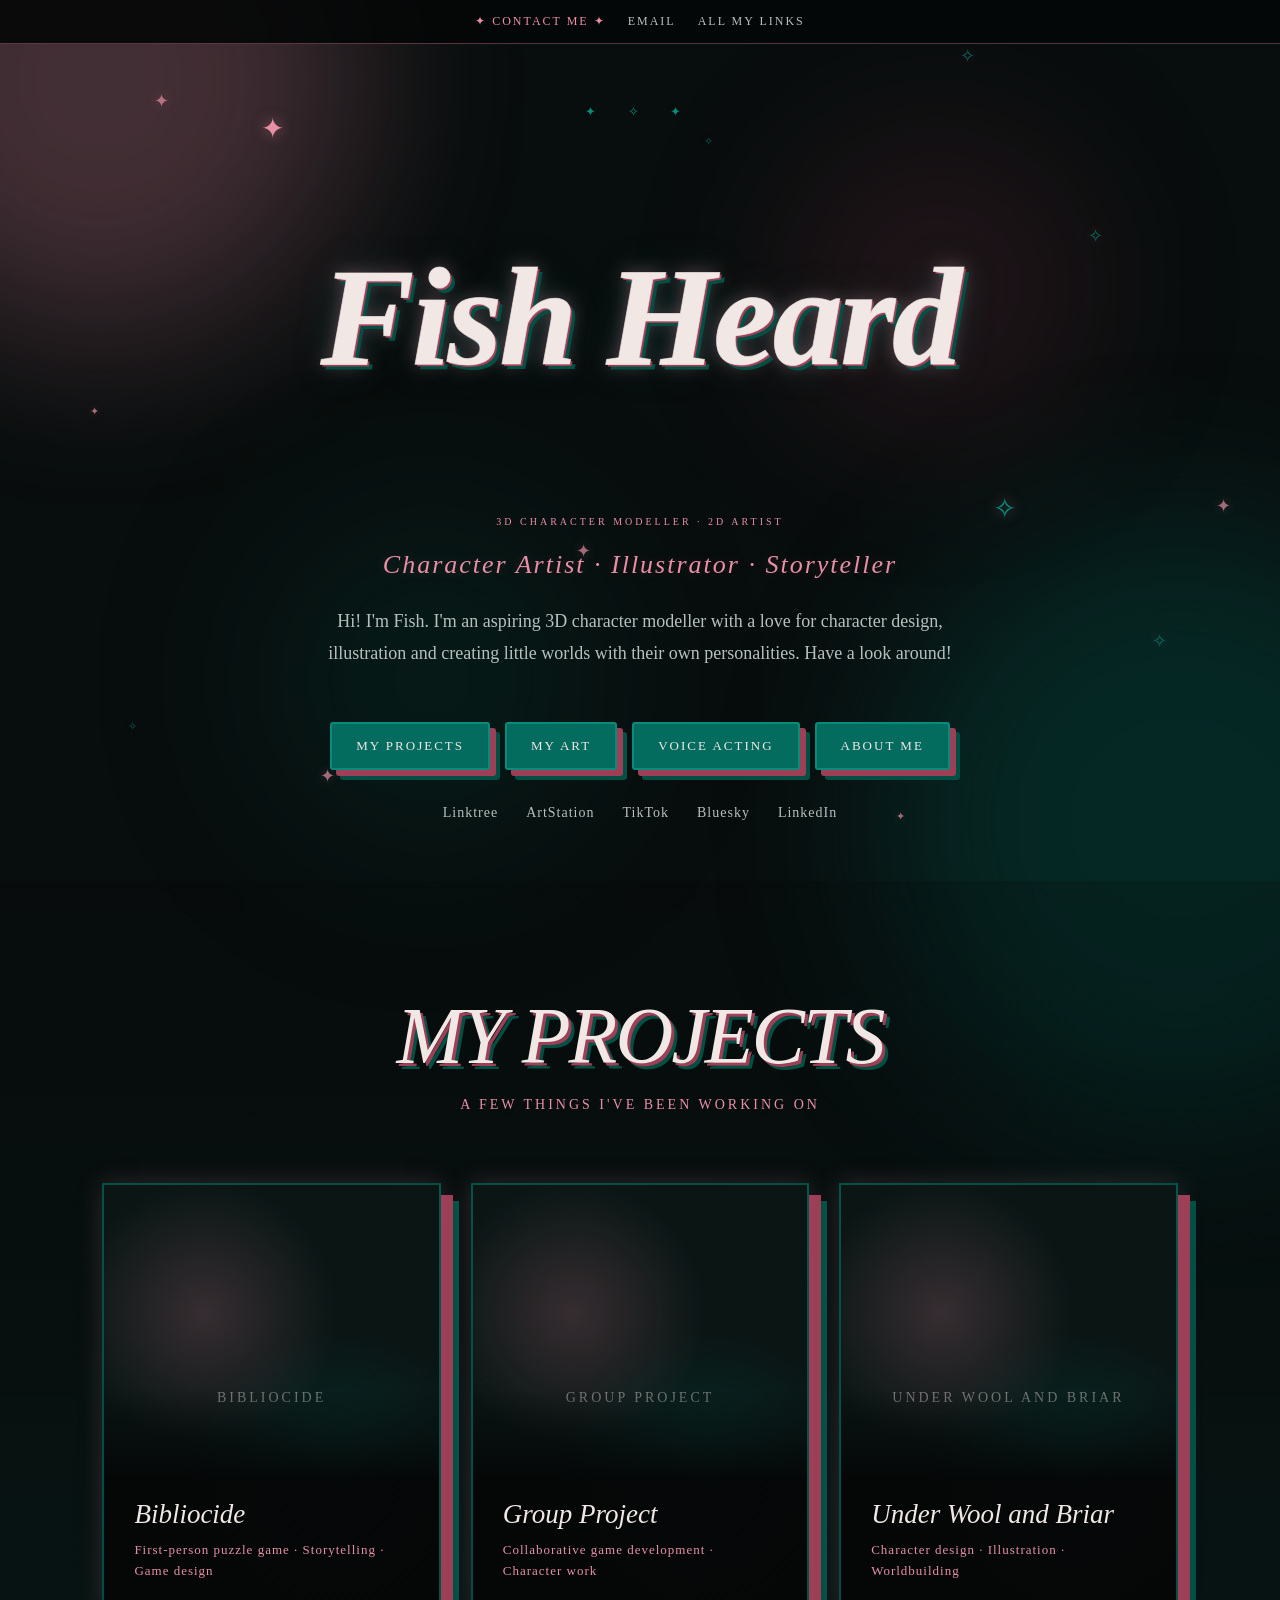
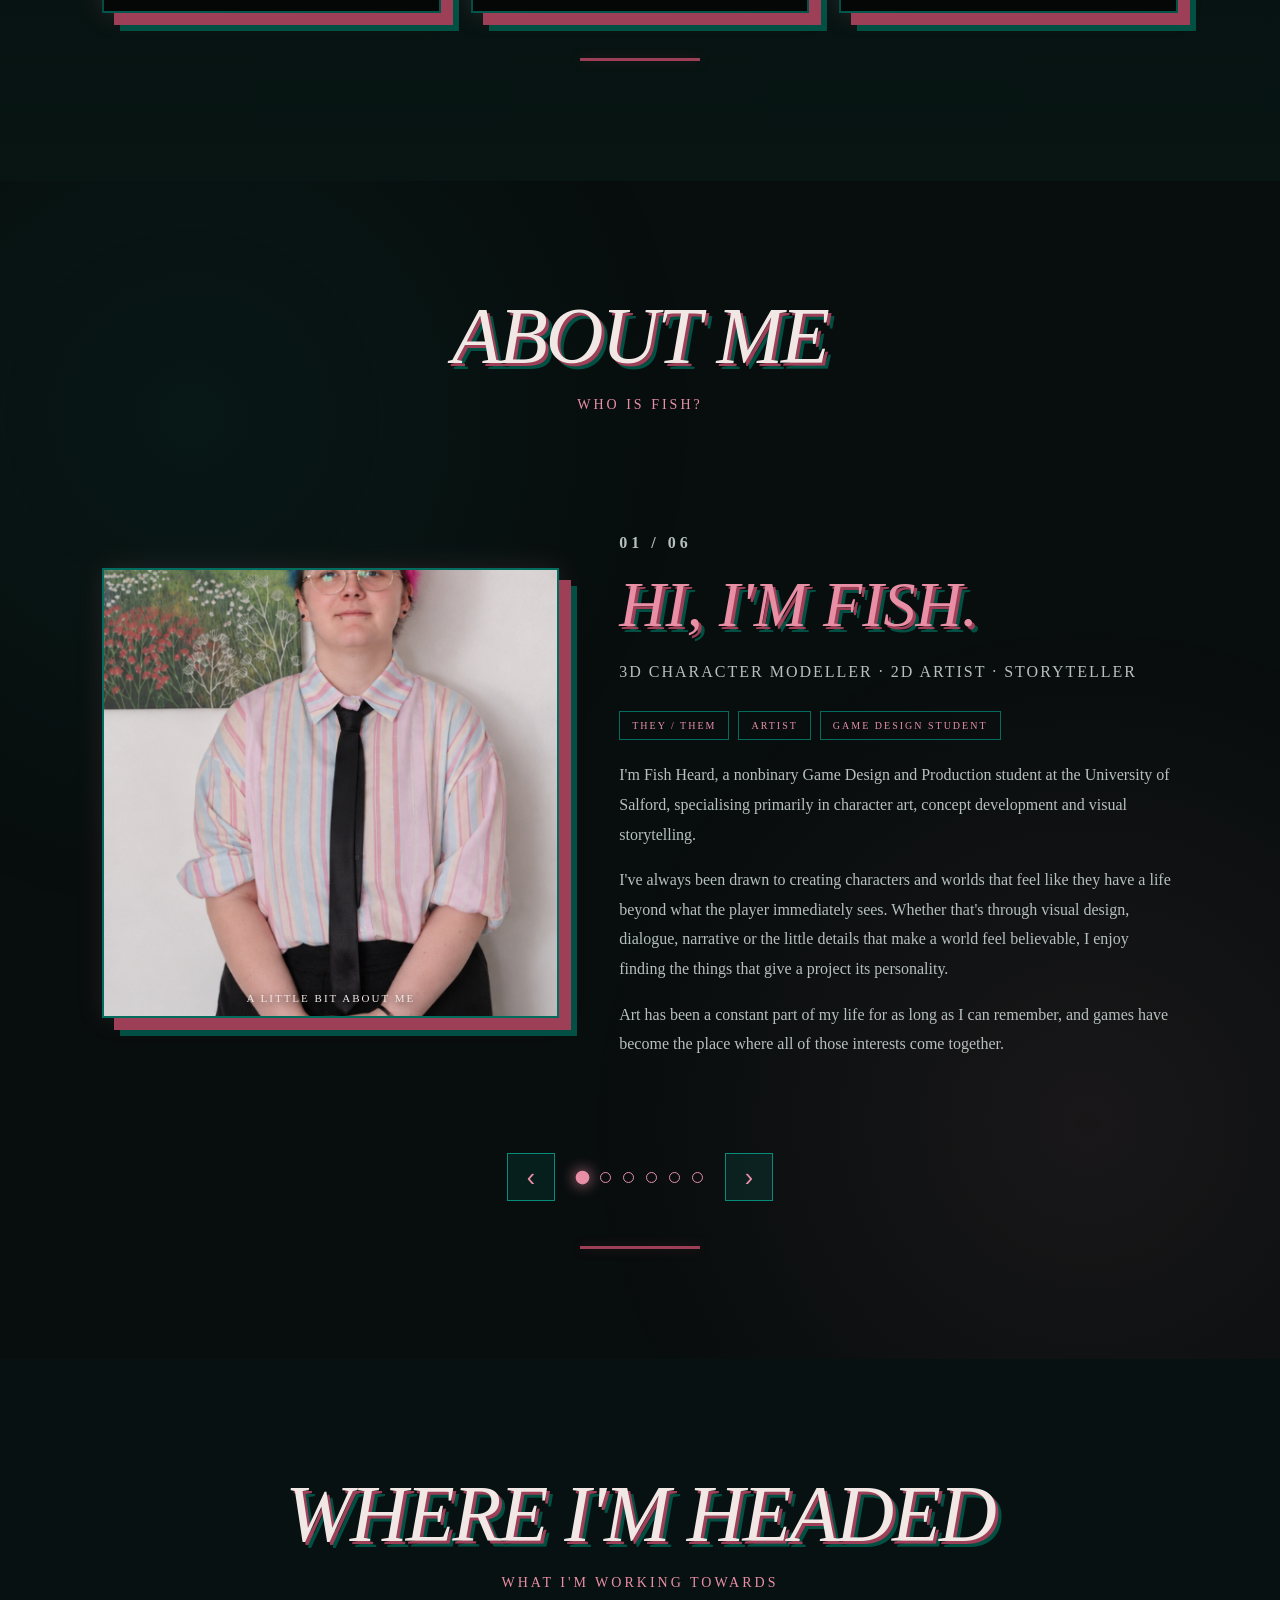
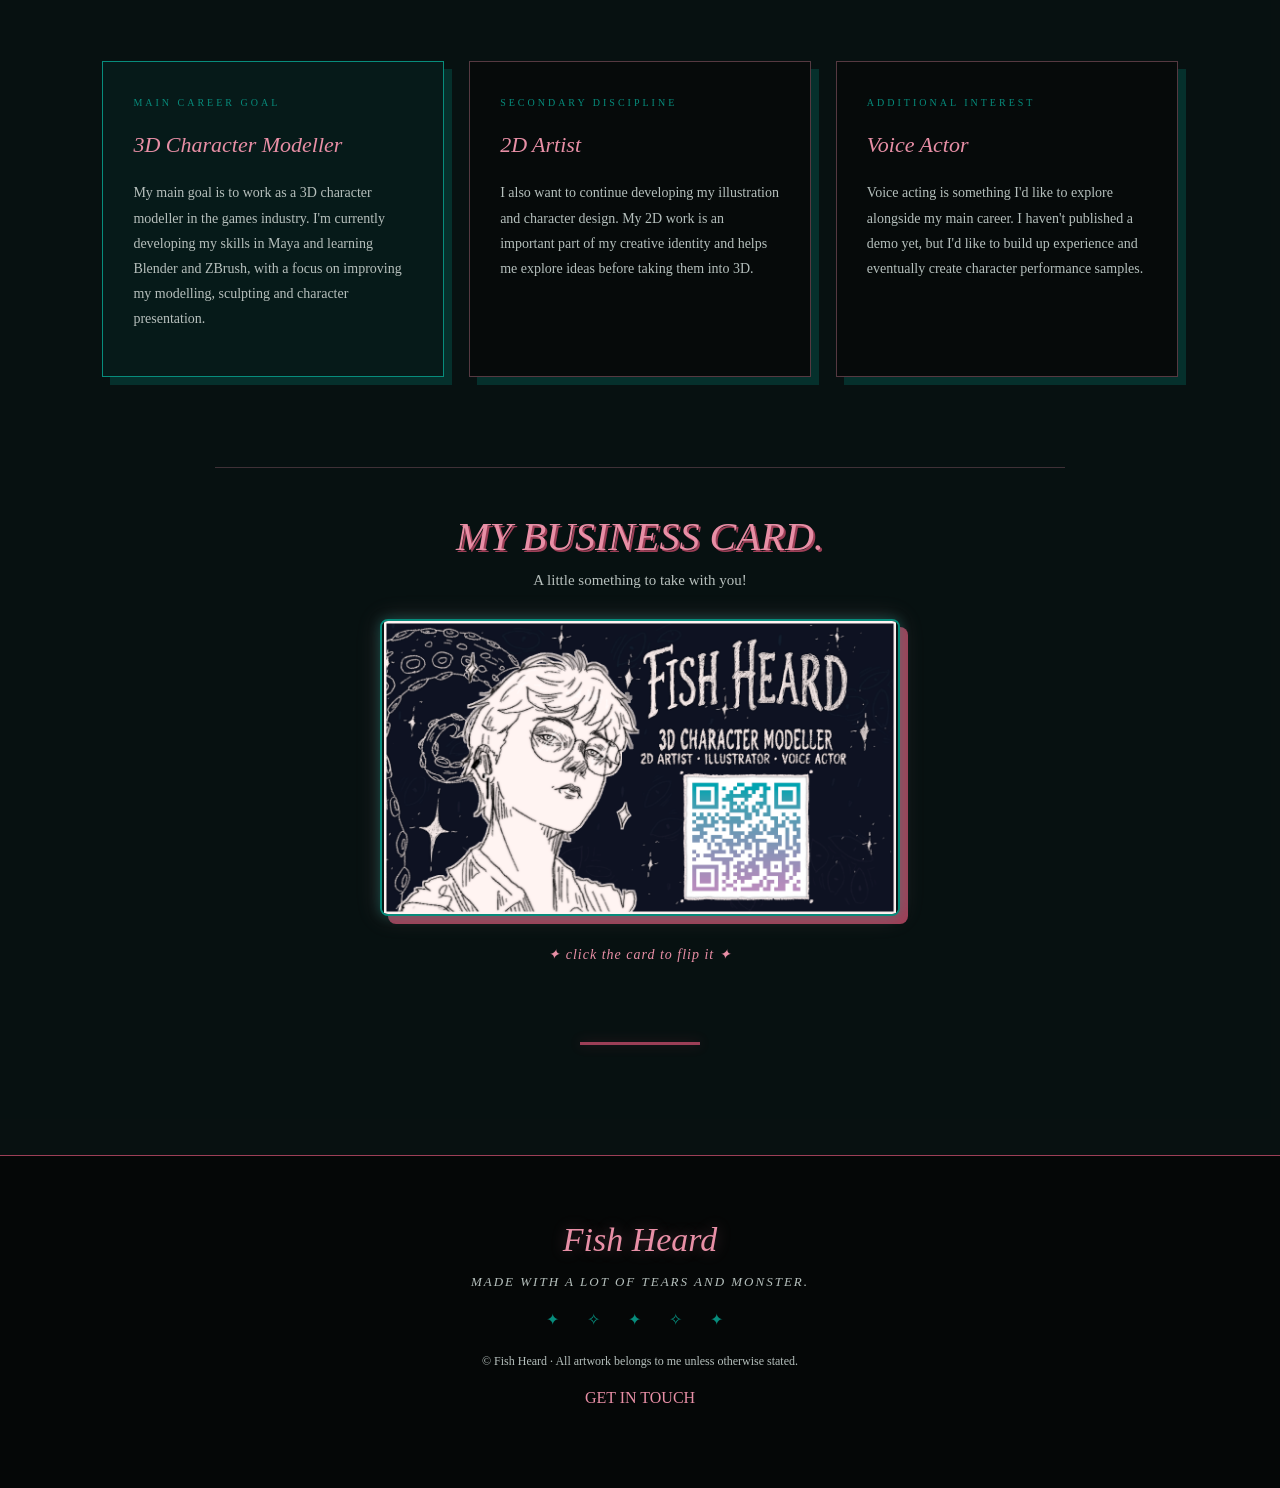
==== commit 662983f6: "Update index.html" ====
--- a/index.html
+++ b/index.html
@@ -1,3281 +1,1926 @@
+
 <!DOCTYPE html>
 <html lang="en">
 
 <head>
-
-    <meta charset="UTF-8">
-
-    <meta name="viewport" content="width=device-width, initial-scale=1.0">
-
-    <title>Fish Heard - Game Designer & Artist</title>
-
-    <style>
-
-        :root {
-            --black: #050707;
-            --background: #080D0D;
-            --teal-dark: #025043;
-            --teal: #036C5F;
-            --teal-light: #078C7C;
-            --pink-dark: #9C3F57;
-            --pink: #E88FA6;
-            --text: #F1E8E5;
-            --text-muted: #B6C0BD;
-        }
-
-
-        * {
-            box-sizing: border-box;
-        }
-
-
-        html {
-            scroll-behavior: smooth;
-        }
-
-
-        body {
-            margin: 0;
-            min-height: 100vh;
-            background: var(--background);
-            color: var(--text);
-            font-family: Arial, sans-serif;
-            overflow-x: hidden;
-        }
-
-
-        /* ========================================
-           MOVING BACKGROUND BLOBS
-           ======================================== */
-
-        .blob {
-            position: fixed;
-            border-radius: 50%;
-            pointer-events: none;
-            z-index: 0;
-            filter: blur(90px);
-            opacity: 0.7;
-        }
-
-
-        .blob-pink {
-            width: 520px;
-            height: 520px;
-            background: rgba(232, 143, 166, 0.38);
-            top: -180px;
-            left: -160px;
-            animation: pinkMovement 18s ease-in-out infinite alternate;
-        }
-
-
-        .blob-teal {
-            width: 600px;
-            height: 600px;
-            background: rgba(3, 108, 95, 0.42);
-            right: -200px;
-            bottom: -220px;
-            animation: tealMovement 22s ease-in-out infinite alternate;
-        }
-
-
-        .blob-pink-small {
-            width: 300px;
-            height: 300px;
-            background: rgba(156, 63, 87, 0.28);
-            right: 15%;
-            top: 15%;
-            animation: pinkSmallMovement 25s ease-in-out infinite alternate;
-        }
-
-
-        .blob-teal-small {
-            width: 350px;
-            height: 350px;
-            background: rgba(2, 80, 67, 0.32);
-            left: 20%;
-            bottom: 5%;
-            animation: tealSmallMovement 20s ease-in-out infinite alternate;
-        }
-
-
-        @keyframes pinkMovement {
-            0% {
-                transform: translate(0px, 0px) scale(1);
-            }
-
-            25% {
-                transform: translate(180px, 80px) scale(1.15);
-            }
-
-            50% {
-                transform: translate(350px, 20px) scale(0.9);
-            }
-
-            75% {
-                transform: translate(250px, 220px) scale(1.2);
-            }
-
-            100% {
-                transform: translate(500px, 150px) scale(1);
-            }
-        }
-
-
-        @keyframes tealMovement {
-            0% {
-                transform: translate(0px, 0px) scale(1);
-            }
-
-            25% {
-                transform: translate(-160px, -100px) scale(1.15);
-            }
-
-            50% {
-                transform: translate(-350px, -40px) scale(0.9);
-            }
-
-            75% {
-                transform: translate(-250px, -250px) scale(1.2);
-            }
-
-            100% {
-                transform: translate(-500px, -120px) scale(1);
-            }
-        }
-
-
-        @keyframes pinkSmallMovement {
-            0% {
-                transform: translate(0px, 0px) scale(1);
-            }
-
-            30% {
-                transform: translate(-180px, 160px) scale(1.3);
-            }
-
-            60% {
-                transform: translate(-80px, 350px) scale(0.8);
-            }
-
-            100% {
-                transform: translate(200px, 220px) scale(1.15);
-            }
-        }
-
-
-        @keyframes tealSmallMovement {
-            0% {
-                transform: translate(0px, 0px) scale(1);
-            }
-
-            30% {
-                transform: translate(200px, -120px) scale(1.25);
-            }
-
-            60% {
-                transform: translate(350px, -250px) scale(0.85);
-            }
-
-            100% {
-                transform: translate(100px, -350px) scale(1.2);
-            }
-        }
-
-
-        /* ========================================
-           LANDING PAGE
-           ======================================== */
-
-        .star-field {
-            position: fixed;
-            pointer-events: none;
-            z-index: 0;
-            inset: 0;
-            overflow: hidden;
-        }
-
-
-        .star {
-            position: absolute;
-            color: var(--pink);
-            font-size: 18px;
-            opacity: 0.7;
-            text-shadow: 0 0 12px rgba(232,143,166,0.45);
-            animation: starFloat 5s ease-in-out infinite alternate;
-        }
-
-
-        .star:nth-child(2n) {
-            color: var(--teal-light);
-            animation-duration: 7s;
-        }
-
-
-        .star:nth-child(3n) {
-            font-size: 11px;
-            animation-duration: 9s;
-        }
-
-
-        @keyframes starFloat {
-            from {
-                transform: translateY(0);
-                opacity: 0.35;
-            }
-
-            to {
-                transform: translateY(-14px);
-                opacity: 0.9;
-            }
-        }
-
-
-        .copy-email {
-            cursor: pointer;
-        }
-
-
-        .copy-email.copied {
-            color: var(--teal-light);
-        }
-
-
-        .name-wrap {
-            position: relative;
-            display: inline-block;
-            padding: 38px 78px;
-            animation: namePulse 4s ease-in-out infinite alternate;
-        }
-
-
-        .name-wrap h1 {
-            position: relative;
-            z-index: 2;
-            display: inline-block;
-            font-size: clamp(68px, 11vw, 150px);
-            font-family: "Palatino Linotype", "Book Antiqua", Palatino, "Times New Roman", serif;
-            font-style: italic;
-            font-weight: 700;
-            letter-spacing: -2px;
-            transform: none;
-            -webkit-text-stroke: 1px rgba(241, 232, 229, 0.7);
-            text-shadow:
-                2px 2px 0 var(--pink-dark),
-                5px 5px 0 var(--teal-dark),
-                0 0 18px rgba(232, 143, 166, 0.38),
-                0 0 38px rgba(3, 108, 95, 0.32);
-        }
-
-
-        .name-star {
-            position: absolute;
-            pointer-events: none;
-            z-index: 3;
-            color: var(--pink);
-            font-size: 28px;
-            text-shadow: 0 0 14px rgba(232,143,166,0.5);
-            animation: nameSpark 2.5s ease-in-out infinite alternate;
-        }
-
-
-        .name-star-one {
-            left: 5px;
-            top: 8px;
-        }
-
-
-        .name-star-two {
-            right: 8px;
-            bottom: 5px;
-            color: var(--teal-light);
-            animation-delay: -1s;
-        }
-
-
-        .name-wrap::after {
-            content: "✦  ✧  ✦";
-            position: absolute;
-            left: 50%;
-            top: 0;
-            transform: translateX(-50%);
-            color: var(--teal-light);
-            font-size: 13px;
-            letter-spacing: 14px;
-            white-space: nowrap;
-            text-shadow: 0 0 12px rgba(7,140,124,0.55);
-        }
-
-
-        .name-wrap::before {
-            content: "GAME DESIGNER + ARTIST";
-            position: absolute;
-            left: 50%;
-            bottom: 3px;
-            transform: translateX(-50%);
-            z-index: 4;
-            color: var(--pink);
-            font-size: 9px;
-            font-weight: bold;
-            letter-spacing: 4px;
-            white-space: nowrap;
-            text-shadow: 2px 2px 0 var(--pink-dark);
-        }
-
-
-        @keyframes nameSpark {
-            from {
-                transform: scale(0.8) rotate(0deg);
-                opacity: 0.55;
-            }
-
-            to {
-                transform: scale(1.15) rotate(12deg);
-                opacity: 1;
-            }
-        }
-
-
-        @keyframes namePulse {
-            from {
-                transform: translateY(0);
-            }
-
-            to {
-                transform: translateY(-4px);
-            }
-        }
-
-
-        .landing {
-            position: relative;
-            z-index: 1;
-            min-height: 100vh;
-            display: flex;
-            flex-direction: column;
-            justify-content: center;
-            align-items: center;
-            text-align: center;
-            padding: 40px;
-        }
-
-
-        h1 {
-            margin: 0;
-            font-size: clamp(60px, 10vw, 140px);
-            color: var(--teal-light);
-            letter-spacing: -5px;
-            -webkit-text-stroke: 1px var(--text);
-            text-shadow:
-                4px 4px 0 var(--teal-dark),
-                0 0 25px rgba(3, 108, 95, 0.3);
-        }
-
-
-        .subtitle {
-            margin-top: 15px;
-            font-size: 24px;
-            color: var(--pink);
-            letter-spacing: 2px;
-            -webkit-text-stroke: 0.4px var(--text);
-            text-shadow:
-                0 0 12px rgba(232, 143, 166, 0.2);
-        }
-
-
-        .intro {
-            max-width: 600px;
-            margin-top: 30px;
-            color: var(--text-muted);
-            font-size: 18px;
-            line-height: 1.6;
-        }
-
-
-        /* ========================================
-           NAVIGATION BUTTONS
-           ======================================== */
-
-        .navigation {
-            display: flex;
-            justify-content: center;
-            align-items: center;
-            gap: 15px;
-            margin-top: 35px;
-            flex-wrap: wrap;
-        }
-
-
-        .button {
-            padding: 14px 24px;
-            background: var(--teal);
-            color: var(--text);
-            border: 2px solid var(--teal-light);
-            border-radius: 3px;
-            cursor: pointer;
-            font-family: inherit;
-            font-size: 14px;
-            letter-spacing: 1px;
-            box-shadow: 6px 6px 0 var(--pink-dark), 10px 10px 0 var(--teal-dark);
-            transition:
-                transform 0.2s ease,
-                background 0.2s ease,
-                color 0.2s ease,
-                border-color 0.2s ease;
-        }
-
-
-        .button:hover {
-            background: var(--pink);
-            color: var(--black);
-            border-color: var(--text);
-            transform:
-                translateY(-5px)
-                rotate(-2deg);
-        }
-
-
-        /* ========================================
-           SOCIAL LINKS
-           ======================================== */
-
-        .socials {
-            display: flex;
-            justify-content: center;
-            align-items: center;
-            gap: 28px;
-            margin-top: 30px;
-            flex-wrap: wrap;
-        }
-
-
-        .socials a {
-            position: relative;
-            color: var(--text-muted);
-            font-size: 15px;
-            letter-spacing: 1px;
-            text-decoration: none;
-            transition:
-                color 0.25s ease,
-                transform 0.25s ease;
-        }
-
-
-        .socials a::after {
-            content: "";
-            position: absolute;
-            left: 0;
-            bottom: -5px;
-            width: 0;
-            height: 2px;
-            background: var(--pink);
-            transition: width 0.25s ease;
-        }
-
-
-        .socials a:hover {
-            color: var(--pink);
-            transform: translateY(-3px);
-        }
-
-
-        .socials a:hover::after {
-            width: 100%;
-        }
-
-
-        .divider {
-            width: 120px;
-            height: 3px;
-            margin-top: 45px;
-            background: var(--pink-dark);
-            box-shadow:
-                0 0 12px rgba(156, 63, 87, 0.3);
-        }
-
-
-        /* ========================================
-           GENERAL SECTIONS
-           ======================================== */
-
-        .section {
-            position: relative;
-            z-index: 1;
-            min-height: 100vh;
-            padding: 120px 8%;
-        }
-
-
-        .section-heading {
-            text-align: center;
-            margin-bottom: 70px;
-        }
-
-
-        .section-heading h2 {
-            margin: 0;
-            font-size: clamp(42px, 7vw, 80px);
-            color: var(--text);
-            font-family: "Segoe Print", "Bradley Hand", "Comic Sans MS", cursive;
-            font-weight: 900;
-            letter-spacing: -2px;
-            -webkit-text-stroke: 1px rgba(241, 232, 229, 0.45);
-            text-shadow:
-                3px 3px 0 var(--pink-dark),
-                6px 6px 0 var(--teal-dark);
-        }
-
-
-        .section-heading p {
-            margin-top: 15px;
-            color: var(--pink);
-            letter-spacing: 3px;
-            font-size: 14px;
-        }
-
-
-        /* ========================================
-           PREVIOUS PROJECTS
-           ======================================== */
-
-        #projects {
-            background:
-                linear-gradient(
-                    180deg,
-                    rgba(5, 7, 7, 0.2),
-                    rgba(2, 80, 67, 0.12)
-                );
-        }
-
-
-        .project-grid {
-            max-width: 1200px;
-            margin: 0 auto;
-            display: grid;
-            grid-template-columns: repeat(3, 1fr);
-            gap: 30px;
-        }
-
-
-        .project-card {
-            text-decoration: none;
-            color: inherit;
-            position: relative;
-            min-height: 430px;
-            background:
-                linear-gradient(
-                    135deg,
-                    rgba(3, 108, 95, 0.28),
-                    rgba(5, 7, 7, 0.9)
-                );
-            border: 2px solid rgba(3, 108, 95, 0.7);
-            overflow: hidden;
-            cursor: pointer;
-            transition:
-                transform 0.35s ease,
-                border-color 0.35s ease,
-                box-shadow 0.35s ease;
-            box-shadow:
-                12px 12px 0 var(--pink-dark),
-                18px 18px 0 var(--teal-dark),
-                0 0 24px rgba(232,143,166,0.18);
-        }
-
-
-        .placeholder-art {
-            position: absolute;
-            inset: 0;
-            display: flex;
-            align-items: center;
-            justify-content: center;
-            background:
-                radial-gradient(
-                    circle at 30% 30%,
-                    rgba(232, 143, 166, 0.2),
-                    transparent 35%
-                ),
-                radial-gradient(
-                    circle at 70% 70%,
-                    rgba(3, 108, 95, 0.3),
-                    transparent 40%
-                ),
-                #0A1514;
-            color: rgba(241, 232, 229, 0.35);
-            font-size: 16px;
-            letter-spacing: 3px;
-            transition: transform 0.5s ease;
-        }
-
-
-        .placeholder-art::before {
-            content: "";
-            width: 55%;
-            height: 55%;
-            border: 2px dashed rgba(232, 143, 166, 0.35);
-            transform: rotate(-4deg);
-            position: absolute;
-        }
-
-
-        .project-info {
-            position: absolute;
-            left: 0;
-            right: 0;
-            bottom: 0;
-            padding: 30px;
-            padding-top: 110px;
-            background:
-                linear-gradient(
-                    transparent,
-                    rgba(5, 7, 7, 0.98) 35%
-                );
-        }
-
-
-        .project-info h3 {
-            margin: 0;
-            color: var(--text);
-            font-size: 27px;
-            font-family: "Segoe Print", "Bradley Hand", "Comic Sans MS", cursive;
-            font-weight: 900;
-            letter-spacing: 1px;
-        }
-
-
-        .project-info p {
-            margin: 8px 0 0;
-            color: var(--pink);
-            font-size: 13px;
-            letter-spacing: 1px;
-        }
-
-
-        .project-card:hover {
-            transform:
-                translateY(-10px);
-            border-color: var(--pink);
-            box-shadow:
-                12px 12px 0 var(--teal-dark),
-                18px 18px 0 var(--pink-dark),
-                0 0 30px rgba(232, 143, 166, 0.22);
-        }
-
-
-        .project-card:hover .placeholder-art {
-            transform:
-                scale(1.06)
-                rotate(1deg);
-        }
-
-
-        .project-card {
-            box-shadow:
-                12px 12px 0 var(--pink-dark),
-                18px 18px 0 var(--teal-dark),
-                0 0 24px rgba(232,143,166,0.12);
-        }
-
-
-        /* ========================================
-           PERSONAL ART
-           ======================================== */
-
-        #art {
-            background:
-                rgba(3, 108, 95, 0.04);
-        }
-
-
-        .art-grid {
-            max-width: 1200px;
-            margin: 0 auto;
-            display: grid;
-            grid-template-columns: repeat(3, 1fr);
-            gap: 25px;
-        }
-
-
-        .art-card {
-            aspect-ratio: 1 / 1;
-            border:
-                2px solid
-                rgba(232, 143, 166, 0.45);
-            background:
-                radial-gradient(
-                    circle at 30% 20%,
-                    rgba(232, 143, 166, 0.25),
-                    transparent 35%
-                ),
-                radial-gradient(
-                    circle at 70% 80%,
-                    rgba(3, 108, 95, 0.35),
-                    transparent 40%
-                ),
-                #0A1514;
-            display: flex;
-            align-items: center;
-            justify-content: center;
-            color: rgba(241, 232, 229, 0.35);
-            letter-spacing: 2px;
-            transition:
-                transform 0.3s ease,
-                border-color 0.3s ease;
-        }
-
-
-        .art-card:hover {
-            transform:
-                translateY(-8px);
-            border-color: var(--pink);
-        }
-
-
-        .art-card {
-            box-shadow:
-                10px 10px 0 var(--pink-dark),
-                16px 16px 0 var(--teal-dark),
-                0 0 22px rgba(232,143,166,0.12);
-        }
-
-
-        /* ========================================
-           ABOUT ME SLIDESHOW
-           ======================================== */
-
-        #about {
-            background:
-                radial-gradient(circle at 15% 20%, rgba(3, 108, 95, 0.12), transparent 35%),
-                radial-gradient(circle at 85% 80%, rgba(232, 143, 166, 0.08), transparent 35%),
-                linear-gradient(180deg, rgba(5, 7, 7, 0.2), rgba(156, 63, 87, 0.06));
-            overflow: hidden;
-        }
-
-
-        .about-slideshow {
-            max-width: 1200px;
-            margin: 0 auto;
-            position: relative;
-        }
-
-
-        .about-slide {
-            display: none;
-            min-height: 620px;
-            animation: aboutSlideIn 0.55s ease;
-        }
-
-
-        .about-slide.active {
-            display: grid;
-        }
-
-
-        @keyframes aboutSlideIn {
-            from {
-                opacity: 0;
-                transform: translateX(35px);
-            }
-
-            to {
-                opacity: 1;
-                transform: translateX(0);
-            }
-        }
-
-
-        .about-slide:first-child {
-            grid-template-columns: 0.9fr 1.1fr;
-            gap: 70px;
-            align-items: center;
-        }
-
-
-        .about-image {
-            min-height: 500px;
-            border: 2px solid var(--teal);
-            background:
-                radial-gradient(circle at 70% 30%, rgba(232, 143, 166, 0.28), transparent 30%),
-                radial-gradient(circle at 30% 70%, rgba(3, 108, 95, 0.38), transparent 40%),
-                #0A1514;
-            display: flex;
-            align-items: center;
-            justify-content: center;
-            color: rgba(241, 232, 229, 0.35);
-            letter-spacing: 3px;
-            font-size: 13px;
-            position: relative;
-            overflow: hidden;
-            box-shadow:
-                12px 12px 0 var(--pink-dark),
-                18px 18px 0 var(--teal-dark),
-                0 0 26px rgba(232,143,166,0.12);
-        }
-
-
-        .about-image::before,
-        .about-image::after {
-            content: '';
-            position: absolute;
-            border-radius: 50%;
-            filter: blur(40px);
-        }
-
-
-        .about-image::before {
-            width: 250px;
-            height: 250px;
-            right: -70px;
-            top: -70px;
-            background: rgba(232, 143, 166, 0.12);
-            animation: aboutBlob 7s ease-in-out infinite alternate;
-        }
-
-
-        .about-image::after {
-            width: 200px;
-            height: 200px;
-            left: -50px;
-            bottom: -60px;
-            background: rgba(3, 108, 95, 0.15);
-            animation: aboutBlob 9s ease-in-out infinite alternate-reverse;
-        }
-
-
-        @keyframes aboutBlob {
-            from {
-                transform: translate(0, 0) scale(1);
-            }
-
-            to {
-                transform: translate(30px, 20px) scale(1.2);
-            }
-        }
-
-
-        .about-content {
-            position: relative;
-        }
-
-
-        .about-content.full-width {
-            width: 100%;
-        }
-
-
-        .about-number {
-            color: var(--teal-light);
-            font-size: 14px;
-            letter-spacing: 4px;
-            font-weight: bold;
-            margin-bottom: 15px;
-        }
-
-
-        .about-content h2 {
-            font-size: clamp(42px, 5vw, 72px);
-            line-height: 0.95;
-            margin: 0 0 20px;
-            color: var(--pink);
-            font-family: "Segoe Print", "Bradley Hand", "Comic Sans MS", cursive;
-            font-weight: 900;
-            letter-spacing: -2px;
-            -webkit-text-stroke: 1px rgba(241, 232, 229, 0.35);
-            text-shadow:
-                3px 3px 0 var(--pink-dark),
-                6px 6px 0 var(--teal-dark),
-                0 0 20px rgba(232, 143, 166, 0.12);
-        }
-
-
-        .about-role {
-            color: var(--teal-light);
-            font-size: 14px;
-            letter-spacing: 2px;
-            font-weight: bold;
-            margin-bottom: 30px;
-        }
-
-
-        .about-content p {
-            color: var(--text-muted);
-            font-size: 17px;
-            line-height: 1.8;
-        }
-
-
-        .about-intro {
-            max-width: 850px;
-            font-size: 20px !important;
-            margin-bottom: 40px;
-        }
-
-
-        .about-closing {
-            margin-top: 35px;
-            max-width: 1000px;
-        }
-
-
-        .about-skills {
-            display: grid;
-            grid-template-columns: repeat(3, 1fr);
-            gap: 20px;
-        }
-
-
-        .about-skill {
-            border: 1px solid rgba(3, 108, 95, 0.55);
-            padding: 25px;
-            background: rgba(3, 108, 95, 0.04);
-            transition:
-                transform 0.3s ease,
-                border-color 0.3s ease,
-                background 0.3s ease;
-            box-shadow:
-                9px 9px 0 var(--pink-dark),
-                15px 15px 0 var(--teal-dark),
-                0 0 18px rgba(232,143,166,0.1);
-        }
-
-
-        .about-skill:hover {
-            transform: translateY(-5px);
-            border-color: var(--pink);
-            background: rgba(232, 143, 166, 0.06);
-        }
-
-
-        .about-skill h3 {
-            color: var(--pink);
-            font-size: 18px;
-            letter-spacing: 1px;
-            margin: 0 0 12px;
-        }
-
-
-        .about-skill p {
-            font-size: 14px !important;
-            line-height: 1.65 !important;
-            margin: 0;
-        }
-
-
-        .about-timeline {
-            display: grid;
-            grid-template-columns: repeat(2, 1fr);
-            gap: 25px;
-        }
-
-
-        .timeline-item {
-            padding: 25px;
-            border-left: 3px solid var(--teal);
-            background: rgba(3, 108, 95, 0.04);
-            box-shadow:
-                9px 9px 0 var(--pink-dark),
-                15px 15px 0 var(--teal-dark),
-                0 0 18px rgba(232,143,166,0.1);
-        }
-
-
-        .timeline-date {
-            color: var(--teal-light);
-            font-size: 12px;
-            letter-spacing: 3px;
-            font-weight: bold;
-        }
-
-
-        .timeline-item h3 {
-            color: var(--pink);
-            font-size: 22px;
-            margin: 10px 0;
-        }
-
-
-        .timeline-item p {
-            font-size: 14px !important;
-            line-height: 1.65 !important;
-            margin: 0;
-        }
-
-
-        .about-highlight {
-            margin-top: 30px;
-            padding: 25px;
-            border: 1px solid var(--pink-dark);
-            background: rgba(156, 63, 87, 0.06);
-            box-shadow:
-                10px 10px 0 var(--pink-dark),
-                16px 16px 0 var(--teal-dark),
-                0 0 20px rgba(232,143,166,0.1);
-        }
-
-
-        .about-highlight span {
-            color: var(--pink);
-            font-size: 13px;
-            letter-spacing: 3px;
-            font-weight: bold;
-        }
-
-
-        .about-highlight p {
-            margin: 10px 0 0;
-        }
-
-
-        .about-traits {
-            display: flex;
-            flex-wrap: wrap;
-            gap: 10px;
-            margin-bottom: 40px;
-        }
-
-
-        .about-traits span {
-            border: 1px solid var(--pink-dark);
-            padding: 9px 15px;
-            color: var(--pink);
-            font-size: 12px;
-            letter-spacing: 2px;
-            font-weight: bold;
-            background: rgba(232, 143, 166, 0.04);
-        }
-
-
-        .about-work-grid {
-            display: grid;
-            grid-template-columns: repeat(2, 1fr);
-            gap: 35px 60px;
-        }
-
-
-        .about-work-grid h3 {
-            color: var(--teal-light);
-            font-size: 18px;
-            letter-spacing: 2px;
-            margin: 0 0 10px;
-        }
-
-
-        .about-work-grid p {
-            font-size: 15px !important;
-        }
-
-
-        .about-life-grid {
-            display: grid;
-            grid-template-columns: 1fr 1fr;
-            gap: 60px;
-            align-items: start;
-        }
-
-
-        .about-life-text p {
-            margin-top: 0;
-            margin-bottom: 25px;
-        }
-
-
-        .about-favourites {
-            display: grid;
-            grid-template-columns: 1fr 1fr;
-            gap: 15px;
-        }
-
-
-        .about-favourites > div {
-            padding: 22px;
-            border: 1px solid rgba(3, 108, 95, 0.5);
-            background: rgba(3, 108, 95, 0.04);
-            box-shadow:
-                8px 8px 0 var(--pink-dark),
-                14px 14px 0 var(--teal-dark),
-                0 0 18px rgba(232,143,166,0.1);
-        }
-
-
-        .lord-photo {
-            grid-column: 1 / -1;
-        }
-
-
-        .lord-photo-placeholder {
-            margin-top: 15px;
-            min-height: 240px;
-            display: flex;
-            align-items: center;
-            justify-content: center;
-            border: 2px dashed rgba(232,143,166,0.5);
-            color: var(--text-muted);
-            letter-spacing: 3px;
-            background: rgba(232,143,166,0.03);
-        }
-
-
-        .about-favourites span {
-            color: var(--pink);
-            font-size: 12px;
-            letter-spacing: 2px;
-        }
-
-
-        .about-favourites strong {
-            display: block;
-            color: var(--text);
-            font-size: 16px;
-            letter-spacing: 1px;
-            margin-top: 8px;
-        }
-
-
-        .about-favourites p {
-            font-size: 13px !important;
-            line-height: 1.5 !important;
-            margin: 10px 0 0;
-        }
-
-
-        .about-personal {
-            margin-top: 40px;
-            padding: 30px;
-            border-top: 1px solid var(--pink-dark);
-            border-bottom: 1px solid var(--pink-dark);
-            box-shadow:
-                10px 10px 0 var(--pink-dark),
-                16px 16px 0 var(--teal-dark),
-                0 0 20px rgba(232,143,166,0.1);
-        }
-
-
-        .about-personal h3 {
-            color: var(--pink);
-            font-size: 20px;
-            letter-spacing: 2px;
-            margin: 0 0 10px;
-        }
-
-
-        .about-personal p {
-            margin: 0;
-        }
-
-
-        .lord-photo strong {
-            color: var(--text);
-            font-size: 20px;
-        }
-
-
-        .lord-photo-placeholder {
-            box-shadow:
-                6px 6px 0 var(--teal-dark),
-                10px 10px 0 var(--pink-dark);
-        }
-
-
-        .future-grid {
-            display: grid;
-            grid-template-columns: repeat(3, 1fr);
-            gap: 20px;
-        }
-
-
-        .future-item {
-            padding: 25px;
-            border: 1px solid rgba(3, 108, 95, 0.55);
-            background: rgba(3, 108, 95, 0.04);
-            box-shadow:
-                9px 9px 0 var(--pink-dark),
-                15px 15px 0 var(--teal-dark),
-                0 0 18px rgba(232,143,166,0.1);
-            transition:
-                transform 0.3s ease,
-                border-color 0.3s ease;
-        }
-
-
-        .future-item:hover {
-            transform: translateY(-5px);
-            border-color: var(--pink);
-        }
-
-
-        .future-item span {
-            color: var(--pink);
-            font-size: 13px;
-            letter-spacing: 2px;
-        }
-
-
-        .future-item h3 {
-            color: var(--text);
-            font-size: 17px;
-            margin: 10px 0;
-        }
-
-
-        .future-item p {
-            font-size: 14px !important;
-            line-height: 1.6 !important;
-            margin: 0;
-        }
-
-
-        .about-final {
-            margin-top: 40px;
-            padding: 25px;
-            border-left: 3px solid var(--pink);
-            background: rgba(232, 143, 166, 0.04);
-            box-shadow:
-                10px 10px 0 var(--pink-dark),
-                16px 16px 0 var(--teal-dark),
-                0 0 20px rgba(232,143,166,0.1);
-        }
-
-
-        .about-final p {
-            margin: 0;
-            font-size: 18px !important;
-        }
-
-
-        .about-controls {
-            display: flex;
-            align-items: center;
-            justify-content: center;
-            gap: 35px;
-            margin-top: 45px;
-        }
-
-
-        .about-arrow {
-            width: 48px;
-            height: 48px;
-            border: 1px solid var(--teal);
-            background: transparent;
-            color: var(--teal-light);
-            font-size: 22px;
-            cursor: pointer;
-            box-shadow:
-                5px 5px 0 var(--pink-dark),
-                9px 9px 0 var(--teal-dark);
-            transition:
-                background 0.25s ease,
-                color 0.25s ease,
-                transform 0.25s ease;
-        }
-
-
-        .about-arrow:hover {
-            background: var(--teal);
-            color: var(--text);
-            transform: scale(1.08);
-        }
-
-
-        .about-dots {
-            display: flex;
-            align-items: center;
-            gap: 10px;
-        }
-
-
-        .about-dot {
-            width: 9px;
-            height: 9px;
-            padding: 0;
-            border: 1px solid var(--teal);
-            border-radius: 50%;
-            background: transparent;
-            cursor: pointer;
-            transition:
-                background 0.25s ease,
-                transform 0.25s ease;
-        }
-
-
-        .about-dot.active {
-            background: var(--pink);
-            border-color: var(--pink);
-            transform: scale(1.35);
-        }
-
-
-        .more-art {
-            display: flex;
-            justify-content: center;
-            margin-top: 45px;
-        }
-
-
-        .more-art-button {
-            position: relative;
-            display: flex;
-            align-items: center;
-            gap: 18px;
-            min-width: 280px;
-            padding: 18px 24px;
-            text-decoration: none;
-            color: var(--text);
-            background: var(--teal);
-            border: 2px solid var(--pink);
-            box-shadow:
-                9px 9px 0 var(--pink-dark),
-                0 0 24px rgba(232,143,166,0.18);
-            transition:
-                transform 0.25s ease,
-                box-shadow 0.25s ease,
-                background 0.25s ease;
-        }
-
-
-        .more-art-button span {
-            font-size: 18px;
-            font-weight: bold;
-            letter-spacing: 2px;
-        }
-
-
-        .more-art-button i {
-            color: var(--pink);
-            font-style: normal;
-            font-size: 24px;
-        }
-
-
-        .more-art-button b {
-            position: absolute;
-            left: 24px;
-            bottom: -27px;
-            color: var(--pink);
-            font-size: 9px;
-            letter-spacing: 2px;
-            white-space: nowrap;
-        }
-
-
-        .more-art-button:hover {
-            background: var(--pink);
-            color: var(--black);
-            transform: translateY(-6px);
-            box-shadow:
-                12px 15px 0 var(--teal-dark),
-                0 0 32px rgba(232,143,166,0.3);
-        }
-
-
-        .more-art-button:hover i {
-            color: var(--teal-dark);
-        }
-
-
-        .project-card,
-        .art-card,
-        .about-skill,
-        .timeline-item,
-        .future-item,
-        .about-favourites > div,
-        .about-highlight,
-        .about-final,
-        .about-personal {
-            position: relative;
-        }
-
-
-        .project-card::after,
-        .art-card::after,
-        .about-skill::after,
-        .timeline-item::after,
-        .future-item::after,
-        .about-favourites > div::after,
-        .about-highlight::after,
-        .about-final::after,
-        .about-personal::after {
-            content: "✦";
-            position: absolute;
-            top: 10px;
-            right: 14px;
-            color: var(--pink);
-            font-size: 18px;
-            opacity: 0.7;
-            text-shadow: 0 0 12px rgba(232,143,166,0.5);
-            animation: starFloat 4s ease-in-out infinite alternate;
-        }
-
-
-        .art-card::before,
-        .project-card::before {
-            content: "✧";
-            position: absolute;
-            z-index: 2;
-            left: 13px;
-            bottom: 12px;
-            color: var(--teal-light);
-            font-size: 22px;
-            text-shadow: 0 0 12px rgba(7,140,124,0.45);
-            pointer-events: none;
-        }
-
-
-        .project-card:hover,
-        .art-card:hover {
-            box-shadow:
-                9px 9px 0 var(--pink-dark),
-                0 0 28px rgba(232,143,166,0.18);
-        }
-
-
-        /* ========================================
-           PROJECT-SPECIFIC STYLING
-           ======================================== */
-
-        .project-card.bibliocide {
-            background: #10151b;
-            border-color: rgba(154, 201, 222, 0.72);
-            box-shadow:
-                12px 12px 0 #5b3b2d,
-                18px 18px 0 #9ac9de,
-                0 0 24px rgba(154,201,222,0.12);
-        }
-
-
-        .project-card.bibliocide .placeholder-art {
-            background:
-                linear-gradient(
-                    135deg,
-                    rgba(154,201,222,0.3),
-                    rgba(91,59,45,0.72)
-                ),
-                #17110f;
-        }
-
-
-        .project-card.bibliocide .project-info h3 {
-            font-family: Georgia, "Times New Roman", serif;
-            font-style: italic;
-            color: #d9edf5;
-            letter-spacing: 0;
-        }
-
-
-        .project-card.bibliocide .project-info p {
-            color: #9ac9de;
-        }
-
-
-        .project-card.group-project {
-            background: #11101a;
-            border-color: rgba(190, 132, 255, 0.72);
-            box-shadow:
-                12px 12px 0 #6f3fa8,
-                18px 18px 0 #b889ff,
-                0 0 24px rgba(184,137,255,0.14);
-        }
-
-
-        .project-card.group-project .placeholder-art {
-            background:
-                linear-gradient(
-                    135deg,
-                    rgba(184,137,255,0.32),
-                    rgba(60,35,82,0.82)
-                ),
-                #14111b;
-        }
-
-
-        .project-card.group-project .project-info h3 {
-            font-family: "Trebuchet MS", Arial, sans-serif;
-            font-weight: 900;
-            color: #eee3ff;
-            letter-spacing: 1px;
-        }
-
-
-        .project-card.group-project .project-info p {
-            color: #c89dff;
-        }
-
-
-        .project-card.under-wool {
-            background: #171318;
-            border-color: rgba(232,143,166,0.72);
-            box-shadow:
-                12px 12px 0 #75606c,
-                18px 18px 0 #d37b9a,
-                0 0 24px rgba(232,143,166,0.14);
-        }
-
-
-        .project-card.under-wool .placeholder-art {
-            background:
-                linear-gradient(
-                    135deg,
-                    rgba(232,143,166,0.28),
-                    rgba(104,82,100,0.7)
-                ),
-                #171318;
-        }
-
-
-        .project-card.under-wool .project-info h3 {
-            font-family: Georgia, "Times New Roman", serif;
-            font-style: italic;
-            color: #f2d9e1;
-            letter-spacing: 0;
-        }
-
-
-        .project-card.under-wool .project-info p {
-            color: #e29ab1;
-        }
-
-
-        /* ========================================
-           ART POPUP
-           ======================================== */
-
-        .art-popup {
-            position: fixed;
-            inset: 0;
-            z-index: 200;
-            display: none;
-            align-items: center;
-            justify-content: center;
-            padding: 25px;
-            background: rgba(0,0,0,0.82);
-            backdrop-filter: blur(10px);
-        }
-
-
-        .art-popup.active {
-            display: flex;
-        }
-
-
-        .art-popup-box {
-            position: relative;
-            width: min(850px, 100%);
-            padding: 35px;
-            background: #0A1514;
-            border: 2px solid var(--pink);
-            box-shadow:
-                10px 10px 0 var(--pink-dark),
-                18px 18px 0 var(--teal-dark);
-        }
-
-
-        .art-popup-image {
-            min-height: 430px;
-            display: flex;
-            align-items: center;
-            justify-content: center;
-            border: 2px dashed rgba(232,143,166,0.55);
-            color: var(--text-muted);
-            letter-spacing: 3px;
-        }
-
-
-        .art-popup h3 {
-            color: var(--pink);
-            font-size: 30px;
-            margin: 25px 0 10px;
-        }
-
-
-        .art-popup p {
-            color: var(--text-muted);
-            line-height: 1.8;
-            margin: 0;
-        }
-
-
-        .art-popup-close {
-            position: absolute;
-            top: 10px;
-            right: 10px;
-            width: 42px;
-            height: 42px;
-            border: 1px solid var(--pink);
-            background: var(--black);
-            color: var(--pink);
-            font-size: 24px;
-            cursor: pointer;
-        }
-
-
-        /* ========================================
-           CONTACT
-           ======================================== */
-
-        .contact {
-            max-width: 1200px;
-            margin: 100px auto 0;
-            padding: 100px 20px;
-            text-align: center;
-            border-top:
-                1px solid
-                rgba(232, 143, 166, 0.25);
-            box-shadow:
-                12px 12px 0 var(--pink-dark),
-                18px 18px 0 var(--teal-dark),
-                0 0 24px rgba(232,143,166,0.12);
-        }
-
-
-        .contact h3 {
-            margin: 0;
-            font-size: clamp(40px, 6vw, 70px);
-            color: var(--text);
-            font-family: "Segoe Print", "Bradley Hand", "Comic Sans MS", cursive;
-            font-weight: 900;
-            -webkit-text-stroke: 1px rgba(241, 232, 229, 0.35);
-            text-shadow:
-                3px 3px 0 var(--pink-dark),
-                6px 6px 0 var(--teal-dark);
-        }
-
-
-        .contact p {
-            color: var(--text-muted);
-            font-size: 18px;
-            margin:
-                20px auto
-                30px;
-        }
-
-
-        .email {
-            display: inline-block;
-            color: var(--pink);
-            font-size: 24px;
-            text-decoration: none;
-            border-bottom:
-                2px solid
-                var(--pink);
-            padding-bottom: 5px;
-        }
-
-
-        .email:hover {
-            color: var(--teal-light);
-        }
-
-
-        /* ========================================
-           MOBILE
-           ======================================== */
-
-        @media (max-width: 900px) {
-
-            .project-grid {
-                grid-template-columns: 1fr;
-                max-width: 600px;
-            }
-
-            .about {
-                grid-template-columns: 1fr;
-            }
-
-            .about-slide:first-child {
-                grid-template-columns: 1fr;
-                gap: 40px;
-            }
-
-            .about-image {
-                min-height: 350px;
-            }
-
-            .about-skills,
-            .future-grid {
-                grid-template-columns: repeat(2, 1fr);
-            }
-
-            .about-life-grid {
-                grid-template-columns: 1fr;
-                gap: 35px;
-            }
-
-        }
-
-
-        @media (max-width: 700px) {
-
-            .blob {
-                filter: blur(70px);
-            }
-
-
-            .landing {
-                padding: 25px;
-            }
-
-
-            h1 {
-                letter-spacing: -2px;
-                -webkit-text-stroke: 0;
-                text-shadow:
-                    -1px -1px 0 var(--text),
-                    1px -1px 0 var(--text),
-                    -1px 1px 0 var(--text),
-                    1px 1px 0 var(--text),
-                    4px 4px 0 var(--teal-dark);
-            }
-
-
-            .subtitle {
-                font-size: 17px;
-            }
-
-
-            .intro {
-                font-size: 16px;
-            }
-
-
-            .navigation {
-                flex-direction: column;
-                width: 100%;
-                max-width: 280px;
-            }
-
-
-            .button {
-                width: 100%;
-            }
-
-
-            .socials {
-                gap: 18px;
-            }
-
-
-            .section {
-                padding:
-                    90px
-                    20px;
-            }
-
-
-            .art-grid {
-                grid-template-columns: 1fr;
-            }
-
-
-            .about-placeholder {
-                min-height: 320px;
-            }
-
-
-            .about-text p {
-                font-size: 16px;
-            }
-
-
-            .email {
-                font-size: 19px;
-            }
-
-
-            .about-slide {
-                min-height: auto;
-            }
-
-
-            .about-image {
-                min-height: 280px;
-            }
-
-
-            .about-content h2 {
-                font-size: 42px;
-            }
-
-
-            .about-content p {
-                font-size: 15px;
-            }
-
-
-            .about-skills,
-            .about-timeline,
-            .about-work-grid,
-            .future-grid {
-                grid-template-columns: 1fr;
-            }
-
-
-            .about-favourites {
-                grid-template-columns: 1fr;
-            }
-
-
-            .about-controls {
-                gap: 20px;
-                margin-top: 30px;
-            }
-
-        }
-
-    </style>
-
+<meta charset="UTF-8">
+<meta name="viewport" content="width=device-width, initial-scale=1.0">
+
+<title>Fish Heard - 3D Character Artist & Illustrator</title>
+
+<style>
+
+:root {
+    --black:#050707;
+    --background:#080D0D;
+    --teal-dark:#025043;
+    --teal:#036C5F;
+    --teal-light:#078C7C;
+    --pink-dark:#9C3F57;
+    --pink:#E88FA6;
+    --text:#F1E8E5;
+    --text-muted:#B6C0BD;
+}
+
+* {
+    box-sizing:border-box;
+}
+
+html {
+    scroll-behavior:smooth;
+}
+
+body {
+    margin:0;
+    min-height:100vh;
+    background:var(--background);
+    color:var(--text);
+    font-family:"Palatino Linotype","Book Antiqua",Palatino,Georgia,serif;
+    overflow-x:hidden;
+}
+
+a {
+    color:inherit;
+}
+
+/* ========================================
+   BACKGROUND
+   ======================================== */
+
+.blob {
+    position:fixed;
+    border-radius:50%;
+    pointer-events:none;
+    z-index:0;
+    filter:blur(90px);
+    opacity:.7;
+}
+
+.blob-pink {
+    width:520px;
+    height:520px;
+    background:rgba(232,143,166,.38);
+    top:-180px;
+    left:-160px;
+    animation:pinkMovement 18s ease-in-out infinite alternate;
+}
+
+.blob-teal {
+    width:600px;
+    height:600px;
+    background:rgba(3,108,95,.42);
+    right:-200px;
+    bottom:-220px;
+    animation:tealMovement 22s ease-in-out infinite alternate;
+}
+
+.blob-pink-small {
+    width:300px;
+    height:300px;
+    background:rgba(156,63,87,.28);
+    right:15%;
+    top:15%;
+    animation:pinkMovement 25s ease-in-out infinite alternate;
+}
+
+.blob-teal-small {
+    width:350px;
+    height:350px;
+    background:rgba(2,80,67,.32);
+    left:20%;
+    bottom:5%;
+    animation:tealMovement 20s ease-in-out infinite alternate;
+}
+
+@keyframes pinkMovement {
+    from {transform:translate(0,0) scale(1);}
+    to {transform:translate(350px,180px) scale(1.2);}
+}
+
+@keyframes tealMovement {
+    from {transform:translate(0,0) scale(1);}
+    to {transform:translate(-350px,-200px) scale(1.2);}
+}
+
+/* ========================================
+   STARS
+   ======================================== */
+
+.star-field {
+    position:fixed;
+    pointer-events:none;
+    z-index:0;
+    inset:0;
+    overflow:hidden;
+}
+
+.star {
+    position:absolute;
+    color:var(--pink);
+    font-size:18px;
+    opacity:.7;
+    text-shadow:0 0 12px rgba(232,143,166,.45);
+    animation:starFloat 5s ease-in-out infinite alternate;
+}
+
+.star:nth-child(2n) {
+    color:var(--teal-light);
+    animation-duration:7s;
+}
+
+.star:nth-child(3n) {
+    font-size:11px;
+    animation-duration:9s;
+}
+
+@keyframes starFloat {
+    from {transform:translateY(0);opacity:.35;}
+    to {transform:translateY(-14px);opacity:.9;}
+}
+
+/* ========================================
+   GENERAL
+   ======================================== */
+
+.section {
+    position:relative;
+    z-index:1;
+    min-height:100vh;
+    padding:110px 8%;
+    scroll-margin-top:30px;
+}
+
+.section-heading {
+    text-align:center;
+    margin-bottom:70px;
+}
+
+.section-heading h2 {
+    margin:0;
+    font-size:clamp(42px,7vw,80px);
+    color:var(--text);
+    font-family:"Palatino Linotype","Book Antiqua",Georgia,serif;
+    font-style:italic;
+    font-weight:normal;
+    letter-spacing:-2px;
+    text-shadow:
+        3px 3px 0 var(--pink-dark),
+        6px 6px 0 var(--teal-dark);
+}
+
+.section-heading p {
+    margin-top:15px;
+    color:var(--pink);
+    letter-spacing:3px;
+    font-size:14px;
+}
+
+/* ========================================
+   CONTACT AT THE TOP
+   ======================================== */
+
+.top-contact {
+    position:relative;
+    z-index:5;
+    display:flex;
+    justify-content:center;
+    align-items:center;
+    gap:22px;
+    flex-wrap:wrap;
+    padding:14px 20px;
+    background:rgba(5,7,7,.9);
+    border-bottom:1px solid rgba(232,143,166,.35);
+    font-size:12px;
+    letter-spacing:2px;
+}
+
+.top-contact span {
+    color:var(--pink);
+}
+
+.top-contact a {
+    color:var(--text-muted);
+    text-decoration:none;
+    transition:.3s;
+}
+
+.top-contact a:hover {
+    color:var(--teal-light);
+    text-shadow:0 0 12px var(--teal-light);
+}
+
+/* ========================================
+   LANDING PAGE
+   ======================================== */
+
+.landing {
+    position:relative;
+    z-index:1;
+    min-height:90vh;
+    display:flex;
+    flex-direction:column;
+    justify-content:center;
+    align-items:center;
+    text-align:center;
+    padding:60px 25px;
+}
+
+.name-wrap {
+    position:relative;
+    display:inline-block;
+    padding:38px 65px;
+    animation:namePulse 4s ease-in-out infinite alternate;
+}
+
+.name-wrap h1 {
+    position:relative;
+    z-index:2;
+    font-size:clamp(65px,11vw,150px);
+    font-family:"Palatino Linotype","Book Antiqua",Palatino,Georgia,serif;
+    font-style:italic;
+    font-weight:700;
+    letter-spacing:-3px;
+    color:var(--text);
+    -webkit-text-stroke:1px rgba(241,232,229,.7);
+    text-shadow:
+        2px 2px 0 var(--pink-dark),
+        5px 5px 0 var(--teal-dark),
+        0 0 18px rgba(232,143,166,.38),
+        0 0 38px rgba(3,108,95,.32);
+}
+
+.name-star {
+    position:absolute;
+    z-index:3;
+    color:var(--pink);
+    font-size:28px;
+    text-shadow:0 0 14px rgba(232,143,166,.5);
+    animation:nameSpark 2.5s ease-in-out infinite alternate;
+}
+
+.name-star-one {
+    left:5px;
+    top:8px;
+}
+
+.name-star-two {
+    right:8px;
+    bottom:5px;
+    color:var(--teal-light);
+    animation-delay:-1s;
+}
+
+.name-wrap::after {
+    content:"✦  ✧  ✦";
+    position:absolute;
+    left:50%;
+    top:0;
+    transform:translateX(-50%);
+    color:var(--teal-light);
+    font-size:13px;
+    letter-spacing:14px;
+    white-space:nowrap;
+}
+
+.name-wrap::before {
+    content:"3D CHARACTER MODELLER · 2D ARTIST";
+    position:absolute;
+    left:50%;
+    bottom:3px;
+    transform:translateX(-50%);
+    z-index:4;
+    color:var(--pink);
+    font-size:10px;
+    letter-spacing:3px;
+    white-space:nowrap;
+}
+
+@keyframes nameSpark {
+    from {transform:scale(.8);opacity:.55;}
+    to {transform:scale(1.15) rotate(12deg);opacity:1;}
+}
+
+@keyframes namePulse {
+    from {transform:translateY(0);}
+    to {transform:translateY(-4px);}
+}
+
+.subtitle {
+    margin-top:20px;
+    font-size:clamp(19px,3vw,26px);
+    color:var(--pink);
+    font-style:italic;
+    letter-spacing:2px;
+    text-shadow:0 0 12px rgba(232,143,166,.2);
+}
+
+.intro {
+    max-width:650px;
+    margin-top:25px;
+    color:var(--text-muted);
+    font-size:18px;
+    line-height:1.8;
+}
+
+/* ========================================
+   BUTTONS
+   ======================================== */
+
+.navigation {
+    display:flex;
+    justify-content:center;
+    align-items:center;
+    gap:15px;
+    margin-top:35px;
+    flex-wrap:wrap;
+}
+
+.button {
+    display:inline-block;
+    padding:14px 24px;
+    background:var(--teal);
+    color:var(--text);
+    border:2px solid var(--teal-light);
+    border-radius:3px;
+    cursor:pointer;
+    font-family:inherit;
+    font-size:13px;
+    letter-spacing:2px;
+    text-decoration:none;
+    box-shadow:
+        6px 6px 0 var(--pink-dark),
+        10px 10px 0 var(--teal-dark);
+    transition:.25s;
+}
+
+.button:hover {
+    background:var(--pink);
+    color:var(--black);
+    border-color:var(--text);
+    transform:translateY(-5px) rotate(-2deg);
+}
+
+.socials {
+    display:flex;
+    justify-content:center;
+    align-items:center;
+    gap:28px;
+    margin-top:35px;
+    flex-wrap:wrap;
+}
+
+.socials a {
+    color:var(--text-muted);
+    font-size:14px;
+    letter-spacing:1px;
+    text-decoration:none;
+    transition:.25s;
+}
+
+.socials a:hover {
+    color:var(--pink);
+    transform:translateY(-3px);
+    text-shadow:0 0 12px var(--pink);
+}
+
+.divider {
+    width:120px;
+    height:3px;
+    margin:45px auto 0;
+    background:var(--pink-dark);
+    box-shadow:0 0 12px rgba(156,63,87,.3);
+}
+
+/* ========================================
+   PROJECTS
+   ======================================== */
+
+#projects {
+    background:linear-gradient(
+        180deg,
+        rgba(5,7,7,.2),
+        rgba(2,80,67,.12)
+    );
+}
+
+.project-grid {
+    max-width:1200px;
+    margin:0 auto;
+    display:grid;
+    grid-template-columns:repeat(3,1fr);
+    gap:30px;
+}
+
+.project-card {
+    display:block;
+    text-decoration:none;
+    color:inherit;
+    position:relative;
+    min-height:430px;
+    background:linear-gradient(
+        135deg,
+        rgba(3,108,95,.28),
+        rgba(5,7,7,.9)
+    );
+    border:2px solid rgba(3,108,95,.7);
+    overflow:hidden;
+    transition:.35s;
+    box-shadow:
+        12px 12px 0 var(--pink-dark),
+        18px 18px 0 var(--teal-dark),
+        0 0 24px rgba(232,143,166,.18);
+}
+
+.project-card img {
+    position:absolute;
+    width:100%;
+    height:100%;
+    inset:0;
+    object-fit:cover;
+    transition:.5s;
+}
+
+.placeholder-art {
+    position:absolute;
+    inset:0;
+    display:flex;
+    align-items:center;
+    justify-content:center;
+    background:
+        radial-gradient(circle at 30% 30%,rgba(232,143,166,.2),transparent 35%),
+        radial-gradient(circle at 70% 70%,rgba(3,108,95,.3),transparent 40%),
+        #0A1514;
+    color:rgba(241,232,229,.45);
+    font-size:14px;
+    letter-spacing:3px;
+}
+
+.project-info {
+    position:absolute;
+    left:0;
+    right:0;
+    bottom:0;
+    padding:30px;
+    padding-top:110px;
+    background:linear-gradient(
+        transparent,
+        rgba(5,7,7,.98) 40%
+    );
+}
+
+.project-info h3 {
+    margin:0;
+    color:var(--text);
+    font-size:27px;
+    font-family:"Palatino Linotype",Georgia,serif;
+    font-style:italic;
+    font-weight:normal;
+}
+
+.project-info p {
+    margin:10px 0 0;
+    color:var(--pink);
+    font-size:13px;
+    letter-spacing:1px;
+    line-height:1.6;
+}
+
+.project-card:hover {
+    transform:translateY(-10px);
+    border-color:var(--pink);
+    box-shadow:
+        12px 12px 0 var(--teal-dark),
+        18px 18px 0 var(--pink-dark),
+        0 0 30px rgba(232,143,166,.3);
+}
+
+.project-card:hover img {
+    transform:scale(1.06);
+}
+
+/* ========================================
+   ABOUT ME SLIDESHOW
+   ======================================== */
+
+#about {
+    background:
+        radial-gradient(circle at 15% 20%,rgba(3,108,95,.12),transparent 35%),
+        radial-gradient(circle at 85% 80%,rgba(232,143,166,.08),transparent 35%);
+    overflow:hidden;
+}
+
+.about-slideshow {
+    max-width:1200px;
+    margin:0 auto;
+    position:relative;
+}
+
+.about-slide {
+    display:none;
+    min-height:620px;
+    animation:aboutSlideIn .55s ease;
+}
+
+.about-slide.active {
+    display:grid;
+}
+
+@keyframes aboutSlideIn {
+    from {opacity:0;transform:translateX(35px);}
+    to {opacity:1;transform:translateX(0);}
+}
+
+.about-slide:first-child {
+    grid-template-columns:.9fr 1.1fr;
+    gap:60px;
+    align-items:center;
+}
+
+.about-slide.two-column-slide {
+    grid-template-columns:1fr 1fr;
+    gap:45px;
+    align-items:center;
+}
+
+.about-slide.full-slide {
+    grid-template-columns:1fr;
+    align-items:center;
+}
+
+.about-image {
+    min-height:450px;
+    position:relative;
+    overflow:hidden;
+    border:2px solid var(--teal);
+    background:
+        radial-gradient(circle at 70% 30%,rgba(232,143,166,.28),transparent 30%),
+        radial-gradient(circle at 30% 70%,rgba(3,108,95,.38),transparent 40%),
+        #0A1514;
+    box-shadow:
+        12px 12px 0 var(--pink-dark),
+        18px 18px 0 var(--teal-dark),
+        0 0 26px rgba(232,143,166,.12);
+}
+
+.about-image img {
+    position:absolute;
+    inset:0;
+    width:100%;
+    height:100%;
+    object-fit:cover;
+    z-index:1;
+}
+
+.about-image span {
+    position:absolute;
+    z-index:2;
+    left:10px;
+    right:10px;
+    bottom:12px;
+    text-align:center;
+    color:var(--text);
+    font-size:11px;
+    letter-spacing:2px;
+    text-shadow:0 2px 8px black;
+}
+
+.about-content {
+    position:relative;
+}
+
+.about-content.full-width {
+    width:100%;
+}
+
+.about-number {
+    color:var(--teal-light);
+    font-size:13px;
+    letter-spacing:4px;
+    font-weight:bold;
+    margin-bottom:15px;
+}
+
+.about-content h2 {
+    font-size:clamp(38px,5vw,68px);
+    line-height:1;
+    margin:0 0 20px;
+    color:var(--pink);
+    font-family:"Palatino Linotype",Georgia,serif;
+    font-style:italic;
+    font-weight:normal;
+    text-shadow:
+        3px 3px 0 var(--pink-dark),
+        6px 6px 0 var(--teal-dark);
+}
+
+.about-role {
+    color:var(--teal-light);
+    font-size:13px;
+    letter-spacing:2px;
+    margin-bottom:25px;
+}
+
+.about-content p {
+    color:var(--text-muted);
+    font-size:16px;
+    line-height:1.85;
+}
+
+.about-traits {
+    display:flex;
+    flex-wrap:wrap;
+    gap:9px;
+    margin:20px 0;
+}
+
+.about-traits span {
+    padding:8px 12px;
+    border:1px solid var(--teal);
+    color:var(--pink);
+    font-size:10px;
+    letter-spacing:2px;
+}
+
+.about-intro {
+    max-width:850px;
+    font-size:19px !important;
+    margin-bottom:35px;
+}
+
+.about-skills {
+    display:grid;
+    grid-template-columns:repeat(2,1fr);
+    gap:22px;
+}
+
+.about-skill {
+    padding:23px;
+    background:rgba(3,108,95,.06);
+    border:1px solid rgba(3,108,95,.55);
+    box-shadow:8px 8px 0 rgba(156,63,87,.45);
+    transition:.3s;
+}
+
+.about-skill:hover {
+    transform:translateY(-5px);
+    border-color:var(--pink);
+}
+
+.about-skill h3 {
+    color:var(--pink);
+    font-size:17px;
+    letter-spacing:2px;
+    font-weight:normal;
+}
+
+.about-skill p {
+    font-size:14px;
+    line-height:1.7;
+    margin-bottom:0;
+}
+
+.about-timeline {
+    display:grid;
+    grid-template-columns:repeat(2,1fr);
+    gap:25px;
+}
+
+.timeline-item {
+    padding:25px;
+    border-left:3px solid var(--teal);
+    background:rgba(3,108,95,.04);
+    box-shadow:8px 8px 0 rgba(156,63,87,.4);
+}
+
+.timeline-date {
+    color:var(--teal-light);
+    font-size:12px;
+    letter-spacing:3px;
+}
+
+.timeline-item h3 {
+    color:var(--pink);
+    font-size:21px;
+    font-weight:normal;
+}
+
+.timeline-item p {
+    font-size:14px;
+    line-height:1.7;
+}
+
+.about-gallery {
+    display:grid;
+    grid-template-columns:repeat(3,1fr);
+    gap:18px;
+    margin-top:25px;
+}
+
+.about-gallery .about-image {
+    min-height:230px;
+}
+
+.about-controls {
+    display:flex;
+    justify-content:center;
+    align-items:center;
+    gap:22px;
+    margin-top:50px;
+}
+
+.about-arrow {
+    width:48px;
+    height:48px;
+    border:1px solid var(--teal-light);
+    background:rgba(3,108,95,.2);
+    color:var(--pink);
+    font-size:25px;
+    cursor:pointer;
+    transition:.25s;
+}
+
+.about-arrow:hover {
+    background:var(--pink);
+    color:var(--black);
+    transform:scale(1.08);
+}
+
+.about-dots {
+    display:flex;
+    gap:12px;
+    align-items:center;
+}
+
+.about-dot {
+    width:11px;
+    height:11px;
+    padding:0;
+    border-radius:50%;
+    border:1px solid var(--pink);
+    background:transparent;
+    cursor:pointer;
+    transition:.3s;
+}
+
+.about-dot.active {
+    background:var(--pink);
+    box-shadow:0 0 12px var(--pink);
+    transform:scale(1.25);
+}
+
+/* ========================================
+   CAREER DIRECTION
+   ======================================== */
+
+#career {
+    background:rgba(3,108,95,.05);
+}
+
+.career-grid {
+    max-width:1100px;
+    margin:auto;
+    display:grid;
+    grid-template-columns:repeat(3,1fr);
+    gap:25px;
+}
+
+.career-card {
+    padding:30px;
+    border:1px solid rgba(232,143,166,.35);
+    background:rgba(5,7,7,.6);
+    box-shadow:8px 8px 0 rgba(3,108,95,.35);
+}
+
+.career-card h3 {
+    color:var(--pink);
+    font-size:22px;
+    font-style:italic;
+    font-weight:normal;
+}
+
+.career-card p {
+    color:var(--text-muted);
+    line-height:1.8;
+    font-size:14px;
+}
+
+.career-card.primary {
+    border-color:var(--teal-light);
+    background:rgba(3,108,95,.1);
+}
+
+.career-label {
+    color:var(--teal-light);
+    font-size:10px;
+    letter-spacing:3px;
+}
+
+/* ========================================
+   BUSINESS CARD
+   ======================================== */
+
+.business-card-section {
+    max-width:850px;
+    margin:90px auto 0;
+    padding:45px 20px 20px;
+    text-align:center;
+    border-top:1px solid rgba(232,143,166,.25);
+}
+
+.business-card-section h3 {
+    margin:0;
+    color:var(--pink);
+    font-size:clamp(28px,4vw,40px);
+    font-weight:normal;
+    font-style:italic;
+    text-shadow:2px 2px 0 var(--pink-dark);
+}
+
+.business-card-intro {
+    color:var(--text-muted);
+    font-size:15px;
+    margin:12px 0 30px;
+}
+
+.business-card-flipper {
+    display:block;
+    width:min(100%,520px);
+    aspect-ratio:1.75 / 1;
+    margin:0 auto;
+    padding:0;
+    border:0;
+    background:transparent;
+    cursor:pointer;
+    perspective:1200px;
+    -webkit-tap-highlight-color:transparent;
+}
+
+.business-card-inner {
+    display:block;
+    width:100%;
+    height:100%;
+    position:relative;
+    transform-style:preserve-3d;
+    transition:transform .8s ease;
+}
+
+.business-card-flipper.flipped .business-card-inner {
+    transform:rotateY(180deg);
+}
+
+.business-card-face {
+    position:absolute;
+    inset:0;
+    width:100%;
+    height:100%;
+    overflow:hidden;
+    border-radius:8px;
+    backface-visibility:hidden;
+    -webkit-backface-visibility:hidden;
+    border:2px solid var(--teal-light);
+    box-shadow:
+        0 0 12px rgba(7,140,124,.4),
+        0 0 25px rgba(232,143,166,.2),
+        8px 8px 0 var(--pink-dark);
+    background:#0A1514;
+}
+
+.business-card-face img {
+    display:block;
+    width:100%;
+    height:100%;
+    object-fit:contain;
+    background:#0A1514;
+}
+
+.business-card-back {
+    transform:rotateY(180deg);
+}
+
+.business-card-placeholder {
+    display:grid;
+    place-content:center;
+    gap:12px;
+    width:100%;
+    height:100%;
+    color:var(--teal-light);
+    font-size:clamp(12px,2vw,18px);
+    letter-spacing:2px;
+    background:
+        radial-gradient(circle,rgba(232,143,166,.12),transparent 65%),
+        #0A1514;
+}
+
+.business-card-placeholder small {
+    color:var(--pink);
+    font-size:12px;
+    letter-spacing:0;
+}
+
+.business-card-hint {
+    margin-top:30px;
+    color:var(--pink);
+    font-size:14px;
+    font-style:italic;
+    letter-spacing:1px;
+    animation:cardHintGlow 2.5s ease-in-out infinite alternate;
+}
+
+@keyframes cardHintGlow {
+    from {
+        text-shadow:0 0 3px rgba(232,143,166,.3);
+    }
+    to {
+        text-shadow:0 0 12px rgba(232,143,166,.8);
+    }
+}
+
+.business-card-flipper:focus-visible {
+    outline:3px solid var(--pink);
+    outline-offset:12px;
+}
+
+.business-card-flipper:hover .business-card-face {
+    border-color:var(--pink);
+}
+
+/* ========================================
+   FOOTER
+   ======================================== */
+
+footer {
+    position:relative;
+    z-index:1;
+    padding:65px 20px;
+    text-align:center;
+    background:#050707;
+    border-top:1px solid var(--pink-dark);
+}
+
+.footer-name {
+    color:var(--pink);
+    font-family:"Palatino Linotype",Georgia,serif;
+    font-size:34px;
+    font-style:italic;
+    text-shadow:0 0 15px rgba(232,143,166,.3);
+}
+
+.footer-tagline {
+    margin-top:15px;
+    color:var(--text-muted);
+    font-size:13px;
+    letter-spacing:2px;
+    font-style:italic;
+}
+
+.footer-stars {
+    color:var(--teal-light);
+    margin-top:20px;
+    letter-spacing:12px;
+}
+
+/* ========================================
+   RESPONSIVE
+   ======================================== */
+
+@media(max-width:900px) {
+
+    .project-grid {
+        grid-template-columns:repeat(2,1fr);
+    }
+
+    .about-slide:first-child,
+    .about-slide.two-column-slide {
+        grid-template-columns:1fr;
+        gap:35px;
+    }
+
+    .about-image {
+        min-height:400px;
+    }
+
+    .career-grid {
+        grid-template-columns:1fr;
+    }
+
+    .about-slide {
+        min-height:0;
+    }
+
+}
+
+@media(max-width:650px) {
+
+    .section {
+        padding:80px 6%;
+    }
+
+    .project-grid {
+        grid-template-columns:1fr;
+    }
+
+    .project-card {
+        min-height:380px;
+    }
+
+    .about-skills,
+    .about-timeline {
+        grid-template-columns:1fr;
+    }
+
+    .about-gallery {
+        grid-template-columns:1fr 1fr;
+    }
+
+    .about-gallery .about-image {
+        min-height:180px;
+    }
+
+    .name-wrap {
+        padding:35px 20px;
+    }
+
+    .name-wrap h1 {
+        font-size:clamp(55px,13vw,90px);
+    }
+
+    .name-wrap::before {
+        font-size:8px;
+        letter-spacing:2px;
+    }
+
+    .top-contact {
+        gap:12px;
+        font-size:10px;
+    }
+
+    .about-image {
+        min-height:350px;
+    }
+
+    .business-card-section {
+        margin-top:65px;
+        padding:35px 5px 10px;
+    }
+
+}
+
+@media(prefers-reduced-motion:reduce) {
+    *,*::before,*::after {
+        animation-duration:.01ms !important;
+        animation-iteration-count:1 !important;
+        scroll-behavior:auto !important;
+    }
+
+    .business-card-inner {
+        transition:none;
+    }
+
+    .business-card-hint {
+        animation:none;
+    }
+}
+
+</style>
 </head>
 
-
 <body>
 
-    <!-- ========================================
-         BACKGROUND STARS
-         ======================================== -->
-
-    <div class="star-field" aria-hidden="true">
-
-        <span class="star" style="top:8%;left:9%">✦</span>
-        <span class="star" style="top:14%;left:24%">✧</span>
-        <span class="star" style="top:7%;left:43%">✦</span>
-        <span class="star" style="top:19%;left:67%">✧</span>
-        <span class="star" style="top:11%;left:88%">✦</span>
-        <span class="star" style="top:28%;left:5%">✧</span>
-        <span class="star" style="top:24%;left:31%">✦</span>
-        <span class="star" style="top:33%;left:52%">✧</span>
-        <span class="star" style="top:27%;left:76%">✦</span>
-        <span class="star" style="top:38%;left:94%">✧</span>
-        <span class="star" style="top:45%;left:12%">✦</span>
-        <span class="star" style="top:41%;left:38%">✧</span>
-        <span class="star" style="top:49%;left:61%">✦</span>
-        <span class="star" style="top:44%;left:83%">✧</span>
-        <span class="star" style="top:57%;left:25%">✦</span>
-        <span class="star" style="top:63%;left:47%">✧</span>
-        <span class="star" style="top:55%;left:72%">✦</span>
-        <span class="star" style="top:68%;left:91%">✧</span>
-        <span class="star" style="top:74%;left:7%">✦</span>
-        <span class="star" style="top:79%;left:34%">✧</span>
-        <span class="star" style="top:71%;left:58%">✦</span>
-        <span class="star" style="top:84%;left:78%">✧</span>
-        <span class="star" style="top:91%;left:93%">✦</span>
-        <span class="star" style="top:94%;left:19%">✧</span>
+<!-- BACKGROUND DECORATION -->
+
+<div class="blob blob-pink"></div>
+<div class="blob blob-teal"></div>
+<div class="blob blob-pink-small"></div>
+<div class="blob blob-teal-small"></div>
+
+<div class="star-field" aria-hidden="true">
+    <span class="star" style="top:10%;left:12%">✦</span>
+    <span class="star" style="top:25%;left:85%">✧</span>
+    <span class="star" style="top:45%;left:7%">✦</span>
+    <span class="star" style="top:70%;left:90%">✧</span>
+    <span class="star" style="top:85%;left:25%">✦</span>
+    <span class="star" style="top:15%;left:55%">✧</span>
+    <span class="star" style="top:60%;left:45%">✦</span>
+    <span class="star" style="top:35%;left:30%">✧</span>
+    <span class="star" style="top:90%;left:70%">✦</span>
+    <span class="star" style="top:5%;left:75%">✧</span>
+    <span class="star" style="top:55%;left:95%">✦</span>
+    <span class="star" style="top:80%;left:10%">✧</span>
+</div>
+
+<!-- CONTACT AT THE VERY TOP -->
+
+<div class="top-contact">
+    <span>✦ CONTACT ME ✦</span>
+    <a href="mailto:courtneyrosealice@gmail.com">EMAIL</a>
+    <a href="https://linktr.ee/fishcantdraw" target="_blank" rel="noopener noreferrer">ALL MY LINKS</a>
+</div>
+
+<!-- LANDING PAGE -->
+
+<header class="landing">
+
+    <div class="name-wrap">
+
+        <span class="name-star name-star-one">✦</span>
+        <span class="name-star name-star-two">✧</span>
+
+        <h1>Fish Heard</h1>
 
     </div>
 
-
-    <!-- ========================================
-         MOVING BACKGROUND
-         ======================================== -->
-
-    <div class="blob blob-pink"></div>
-    <div class="blob blob-teal"></div>
-    <div class="blob blob-pink-small"></div>
-    <div class="blob blob-teal-small"></div>
-
-
-    <!-- ========================================
-         LANDING PAGE
-         ======================================== -->
-
-    <section class="landing">
-
-        <div class="name-wrap">
-
-            <span class="name-star name-star-one">✦</span>
-
-            <h1>FISH HEARD</h1>
-
-            <span class="name-star name-star-two">✧</span>
+    <div class="subtitle">
+        Character Artist · Illustrator · Storyteller
+    </div>
+
+    <p class="intro">
+        Hi! I'm Fish. I'm an aspiring 3D character modeller
+        with a love for character design, illustration
+        and creating little worlds with their own personalities.
+        Have a look around!
+    </p>
+
+    <div class="navigation">
+
+        <a href="#projects" class="button">MY PROJECTS</a>
+
+        <a href="art.html" class="button">MY ART</a>
+
+        <a href="./voice-acting.html" class="button">VOICE ACTING</a>
+
+        <a href="#about" class="button">ABOUT ME</a>
+
+    </div>
+
+    <div class="socials">
+        <a href="https://linktr.ee/fishcantdraw"
+           target="_blank" rel="noopener noreferrer">Linktree</a>
+
+        <a href="https://www.artstation.com/fishcantdraw"
+           target="_blank" rel="noopener noreferrer">ArtStation</a>
+
+        <a href="https://www.tiktok.com/@fishcantplay"
+           target="_blank" rel="noopener noreferrer">TikTok</a>
+
+        <a href="https://bsky.app/profile/fishcantplay.bsky.social"
+           target="_blank" rel="noopener noreferrer">Bluesky</a>
+
+        <a href="https://www.linkedin.com/in/fish-heard-167040390/"
+           target="_blank" rel="noopener noreferrer">LinkedIn</a>
+    </div>
+
+</header>
+
+<!-- ========================================
+     PROJECTS
+     ======================================== -->
+
+<section class="section" id="projects">
+
+    <div class="section-heading">
+        <h2>MY PROJECTS</h2>
+        <p>A FEW THINGS I'VE BEEN WORKING ON</p>
+    </div>
+
+    <div class="project-grid">
+
+        <!-- BIBLIOCIDE -->
+
+        <a href="bibliocide.html" class="project-card">
+
+            <div class="placeholder-art">
+                BIBLIOCIDE
+            </div>
+
+            <div class="project-info">
+                <h3>Bibliocide</h3>
+                <p>First-person puzzle game · Storytelling · Game design</p>
+            </div>
+
+        </a>
+
+        <!-- GROUP PROJECT -->
+
+        <a href="group-project.html" class="project-card">
+
+            <div class="placeholder-art">
+                GROUP PROJECT
+            </div>
+
+            <div class="project-info">
+                <h3>Group Project</h3>
+                <p>Collaborative game development · Character work</p>
+            </div>
+
+        </a>
+
+        <!-- UNDER WOOL AND BRIAR -->
+
+        <a href="under-wool-and-briar.html" class="project-card">
+
+            <div class="placeholder-art">
+                UNDER WOOL AND BRIAR
+            </div>
+
+            <div class="project-info">
+                <h3>Under Wool and Briar</h3>
+                <p>Character design · Illustration · Worldbuilding</p>
+            </div>
+
+        </a>
+
+    </div>
+
+    <div class="divider"></div>
+
+</section>
+
+<!-- ========================================
+     ABOUT ME
+     ======================================== -->
+
+<section class="section" id="about">
+
+    <div class="section-heading">
+
+        <h2>ABOUT ME</h2>
+        <p>WHO IS FISH?</p>
+
+    </div>
+
+    <div class="about-slideshow">
+
+        <!-- SLIDE 1: INTRODUCTION -->
+
+        <div class="about-slide active">
+
+            <div class="about-image">
+                <img src="images/about-me.jpg"
+                     alt="A photograph of Fish"
+                     onerror="this.style.display='none'">
+                <span>A LITTLE BIT ABOUT ME</span>
+            </div>
+
+            <div class="about-content">
+
+                <p class="about-number">01 / 06</p>
+
+                <h2>HI, I'M FISH.</h2>
+
+                <p class="about-role">
+                    3D CHARACTER MODELLER · 2D ARTIST · STORYTELLER
+                </p>
+
+                <div class="about-traits">
+                    <span>THEY / THEM</span>
+                    <span>ARTIST</span>
+                    <span>GAME DESIGN STUDENT</span>
+                </div>
+
+                <p>
+                    I'm Fish Heard, a nonbinary Game Design and Production
+                    student at the University of Salford, specialising
+                    primarily in character art, concept development and
+                    visual storytelling.
+                </p>
+
+                <p>
+                    I've always been drawn to creating characters and worlds
+                    that feel like they have a life beyond what the player
+                    immediately sees. Whether that's through visual design,
+                    dialogue, narrative or the little details that make a
+                    world feel believable, I enjoy finding the things that
+                    give a project its personality.
+                </p>
+
+                <p>
+                    Art has been a constant part of my life for as long as
+                    I can remember, and games have become the place where
+                    all of those interests come together.
+                </p>
+
+            </div>
 
         </div>
 
-
-        <div class="subtitle">
-            GAME DESIGNER &amp; ARTIST
+        <!-- SLIDE 2: WHAT I DO -->
+
+        <div class="about-slide full-slide">
+
+            <div class="about-content full-width">
+
+                <p class="about-number">02 / 06</p>
+
+                <h2>WHAT I DO.</h2>
+
+                <p class="about-intro">
+                    My main focus is 3D character modelling, but I enjoy
+                    working across different creative disciplines.
+                    I like understanding how all the different parts
+                    of a game come together.
+                </p>
+
+                <div class="about-skills">
+
+                    <div class="about-skill">
+
+                        <h3>3D CHARACTER ART</h3>
+
+                        <p>
+                            This is the direction I want to pursue
+                            professionally. I currently use Maya and
+                            have recently started learning Blender
+                            and ZBrush. I'm still at the beginning
+                            of developing my 3D skills, but I'm
+                            particularly interested in bringing
+                            characters from concept into 3D.
+                        </p>
+
+                    </div>
+
+                    <div class="about-skill">
+
+                        <h3>2D ART & ILLUSTRATION</h3>
+
+                        <p>
+                            Drawing, character concepts, anatomy,
+                            visual development and experimenting
+                            with different styles. I love being
+                            able to communicate a character through
+                            their appearance and design.
+                        </p>
+
+                    </div>
+
+                    <div class="about-skill">
+
+                        <h3>VOICE ACTING</h3>
+
+                        <p>
+                            Another creative direction I'd like
+                            to explore is voice acting, particularly
+                            character performance. I haven't
+                            published any voice acting work yet,
+                            but it's something I want to develop
+                            alongside my visual work.
+                        </p>
+
+                    </div>
+
+                    <div class="about-skill">
+
+                        <h3>STORYTELLING</h3>
+
+                        <p>
+                            Character personalities, relationships,
+                            worldbuilding and the small details
+                            that make fictional worlds feel
+                            interesting and believable.
+                        </p>
+
+                    </div>
+
+                </div>
+
+            </div>
+
         </div>
 
-
-        <p class="intro">
-
-            I create games, characters and strange little worlds
-            somewhere between cute, unsettling and a little bit weird.
-
+        <!-- SLIDE 3: MY BEARDED DRAGON -->
+
+        <div class="about-slide two-column-slide">
+
+            <div class="about-image">
+
+                <img src="images/bearded-dragon.jpg"
+                     alt="Fish's bearded dragon"
+                     onerror="this.style.display='none'">
+
+                <span>MY BEARDED DRAGON</span>
+
+            </div>
+
+            <div class="about-content">
+
+                <p class="about-number">03 / 06</p>
+
+                <h2>MY LITTLE COMPANION.</h2>
+
+                <p>
+                    Not everything I do revolves around university
+                    or making art. I have my own little life outside
+                    of all that too!
+                </p>
+
+                <p>
+                    One very important part of that is my bearded
+                    dragon. He's definitely worth having his own
+                    little place on my website.
+                </p>
+
+                <p>
+                    I enjoy spending time with my pets and looking
+                    after them. I also find animals, their anatomy
+                    and their personalities really interesting,
+                    which is something that often feeds into
+                    my creative interests.
+                </p>
+
+                <p>
+                    I think it's important to show the person
+                    behind the portfolio as well as the work.
+                </p>
+
+            </div>
+
+        </div>
+
+        <!-- SLIDE 4: HOBBIES AND INTERESTS -->
+
+        <div class="about-slide two-column-slide">
+
+            <div class="about-content">
+
+                <p class="about-number">04 / 06</p>
+
+                <h2>WHEN I'M NOT DRAWING...</h2>
+
+                <p>
+                    I have plenty of interests outside of making
+                    artwork. I enjoy games, stories, character-driven
+                    media and anything that gives me something
+                    interesting to think about or create.
+                </p>
+
+                <p>
+                    I also have an interest in theatre and performance,
+                    which is part of why voice acting is something
+                    I want to explore further.
+                </p>
+
+                <p>
+                    I like collecting inspiration from different
+                    places, whether that's a character design,
+                    a film, a game, an interesting creature
+                    or just something I happen to find interesting.
+                </p>
+
+                <p>
+                    A lot of my hobbies end up influencing
+                    my artwork in one way or another.
+                </p>
+
+            </div>
+
+            <div class="about-image">
+
+                <img src="images/about-hobbies.jpg"
+                     alt="Fish's hobbies and interests"
+                     onerror="this.style.display='none'">
+
+                <span>THINGS I ENJOY</span>
+
+            </div>
+
+        </div>
+
+        <!-- SLIDE 5: UNIVERSITY AND DEVELOPMENT -->
+
+        <div class="about-slide two-column-slide">
+
+            <div class="about-image">
+
+                <img src="images/about-workspace.jpg"
+                     alt="Fish's creative workspace"
+                     onerror="this.style.display='none'">
+
+                <span>MY CREATIVE WORKSPACE</span>
+
+            </div>
+
+            <div class="about-content">
+
+                <p class="about-number">05 / 06</p>
+
+                <h2>ALWAYS LEARNING.</h2>
+
+                <p>
+                    I'm currently studying Game Design and Production
+                    at the University of Salford. My time at university
+                    has given me the opportunity to experiment with
+                    different areas of game development and work
+                    on projects with other people.
+                </p>
+
+                <p>
+                    I'm currently most interested in developing
+                    my character modelling skills. Maya is the
+                    software I'm most familiar with, and I've
+                    recently started learning Blender and ZBrush.
+                </p>
+
+                <p>
+                    I know I still have plenty to learn, but
+                    I want to keep improving, experimenting
+                    and building a portfolio that shows
+                    the direction I'm working towards.
+                </p>
+
+            </div>
+
+        </div>
+
+        <!-- SLIDE 6: PERSONAL ART AND FUTURE -->
+
+        <div class="about-slide full-slide">
+
+            <div class="about-content full-width">
+
+                <p class="about-number">06 / 06</p>
+
+                <h2>THAT'S ME!</h2>
+
+                <p class="about-intro">
+                    A little bit of everything, really.
+                    Here's a few more things that make up my
+                    creative life.
+                </p>
+
+                <div class="about-gallery">
+
+                    <div class="about-image">
+                        <img src="images/about-personal-art.jpg"
+                             alt="Personal artwork"
+                             onerror="this.style.display='none'">
+                        <span>PERSONAL ART</span>
+                    </div>
+
+                    <div class="about-image">
+                        <img src="images/about-character.jpg"
+                             alt="Character design"
+                             onerror="this.style.display='none'">
+                        <span>CHARACTERS</span>
+                    </div>
+
+                    <div class="about-image">
+                        <img src="images/about-life.jpg"
+                             alt="Personal photograph"
+                             onerror="this.style.display='none'">
+                        <span>LITTLE MOMENTS</span>
+                    </div>
+
+                </div>
+
+                <p class="about-closing">
+                    Ultimately, I want to become a 3D character modeller
+                    and keep developing my 2D art and voice acting
+                    alongside that. I'm still figuring things out,
+                    learning new software and finding my own style,
+                    but that's part of the fun.
+                </p>
+
+            </div>
+
+        </div>
+
+    </div>
+
+    <!-- SLIDESHOW CONTROLS -->
+
+    <div class="about-controls">
+
+        <button class="about-arrow"
+                id="aboutPrev"
+                aria-label="Previous slide">
+            ‹
+        </button>
+
+        <div class="about-dots">
+
+            <button class="about-dot active" data-slide="0" aria-label="Slide 1"></button>
+            <button class="about-dot" data-slide="1" aria-label="Slide 2"></button>
+            <button class="about-dot" data-slide="2" aria-label="Slide 3"></button>
+            <button class="about-dot" data-slide="3" aria-label="Slide 4"></button>
+            <button class="about-dot" data-slide="4" aria-label="Slide 5"></button>
+            <button class="about-dot" data-slide="5" aria-label="Slide 6"></button>
+
+        </div>
+
+        <button class="about-arrow"
+                id="aboutNext"
+                aria-label="Next slide">
+            ›
+        </button>
+
+    </div>
+
+    <div class="divider"></div>
+
+</section>
+
+<!-- ========================================
+     CAREER DIRECTION
+     ======================================== -->
+
+<section class="section" id="career">
+
+    <div class="section-heading">
+
+        <h2>WHERE I'M HEADED</h2>
+
+        <p>WHAT I'M WORKING TOWARDS</p>
+
+    </div>
+
+    <div class="career-grid">
+
+        <div class="career-card primary">
+
+            <span class="career-label">MAIN CAREER GOAL</span>
+
+            <h3>3D Character Modeller</h3>
+
+            <p>
+                My main goal is to work as a 3D character modeller
+                in the games industry. I'm currently developing
+                my skills in Maya and learning Blender and ZBrush,
+                with a focus on improving my modelling,
+                sculpting and character presentation.
+            </p>
+
+        </div>
+
+        <div class="career-card">
+
+            <span class="career-label">SECONDARY DISCIPLINE</span>
+
+            <h3>2D Artist</h3>
+
+            <p>
+                I also want to continue developing my illustration
+                and character design. My 2D work is an important
+                part of my creative identity and helps me explore
+                ideas before taking them into 3D.
+            </p>
+
+        </div>
+
+        <div class="career-card">
+
+            <span class="career-label">ADDITIONAL INTEREST</span>
+
+            <h3>Voice Actor</h3>
+
+            <p>
+                Voice acting is something I'd like to explore
+                alongside my main career. I haven't published
+                a demo yet, but I'd like to build up experience
+                and eventually create character performance samples.
+            </p>
+
+        </div>
+
+    </div>
+
+    <!-- BUSINESS CARD -->
+
+    <div class="business-card-section">
+
+        <h3>MY BUSINESS CARD.</h3>
+
+        <p class="business-card-intro">
+            A little something to take with you!
         </p>
 
-
-        <div class="navigation">
-
-            <button
-                type="button"
-                class="button"
-                onclick="goToSection('about')"
-            >
-                ABOUT ME
-            </button>
-
-
-            <button
-                type="button"
-                class="button"
-                onclick="goToSection('projects')"
-            >
-                PREVIOUS PROJECTS
-            </button>
-
-
-            <button
-                type="button"
-                class="button"
-                onclick="goToSection('art')"
-            >
-                PERSONAL ART
-            </button>
-
-
-            <a
-                href="./voice-acting.html"
-                class="button"
-                style="display: inline-block; text-decoration: none;"
-            >
-                VOICE ACTING
-            </a>
-
-        </div>
-
-
-        <!-- ========================================
-             SOCIALS
-             ======================================== -->
-
-        <div class="socials">
-
-            <a
-                href="https://bsky.app/profile/fishcantplay.bsky.social"
-                target="_blank"
-                rel="noopener noreferrer"
-            >
-                Bluesky
-            </a>
-
-
-            <a
-                href="https://www.tiktok.com/@fishcantplay"
-                target="_blank"
-                rel="noopener noreferrer"
-            >
-                TikTok
-            </a>
-
-
-            <a
-                href="https://www.youtube.com/channel/UCaDKDHI5PpZDd8WhXMEVYtQ"
-                target="_blank"
-                rel="noopener noreferrer"
-            >
-                YouTube
-            </a>
-
-
-            <a
-                href="https://www.artstation.com/fishcantdraw"
-                target="_blank"
-                rel="noopener noreferrer"
-            >
-                ArtStation
-            </a>
-
-        </div>
-
-
-        <div class="divider"></div>
-
-    </section>
-
-
-    <!-- ========================================
-         ABOUT ME
-         ======================================== -->
-
-    <section
-        class="section"
-        id="about"
-    >
-
-        <div class="section-heading">
-
-            <h2>ABOUT ME</h2>
-
-            <p>WHO IS FISH?</p>
-
-        </div>
-
-
-        <div class="about-slideshow">
-
-            <!-- SLIDE 1 -->
-
-            <div class="about-slide active">
-
-                <div class="about-image about-image-main">
-                    <span>YOUR ARTWORK HERE</span>
-                </div>
-
-
-                <div class="about-content">
-
-                    <p class="about-number">01 / 06</p>
-
-                    <h2>HI, I'M FISH.</h2>
-
-                    <p class="about-role">
-                        GAME DESIGNER · CHARACTER ARTIST · STORYTELLER
-                    </p>
-
-                    <div class="about-traits">
-                        <span>THEY / THEM</span>
-                        <span>CHARACTER ARTIST</span>
-                        <span>GAME DESIGNER</span>
-                    </div>
-
-
-                    <p>
-                        I'm Fish Heard, a nonbinary Game Design and Production
-                        student at the University of Salford, specialising
-                        primarily in character art, concept development and
-                        visual storytelling.
-                    </p>
-
-
-                    <p>
-                        I've always been drawn to creating characters and worlds
-                        that feel like they have a life beyond what the player
-                        immediately sees. Whether that's through visual design,
-                        dialogue, narrative or the small details that make a
-                        world feel believable, I enjoy finding the things that
-                        give a project its personality.
-                    </p>
-
-
-                    <p>
-                        Art has been a constant part of my life for as long as
-                        I can remember, and games have become the place where
-                        all of those interests come together.
-                    </p>
-
-                </div>
-
-            </div>
-
-
-            <!-- SLIDE 2 -->
-
-            <div class="about-slide">
-
-                <div class="about-content full-width">
-
-                    <p class="about-number">02 / 06</p>
-
-                    <h2>WHAT I DO.</h2>
-
-                    <p class="about-intro">
-                        My main focus is character art, but I enjoy working
-                        across different parts of game development and
-                        understanding how they connect.
-                    </p>
-
-
-                    <div class="about-skills">
-
-                        <div class="about-skill">
-
-                            <h3>CHARACTER ART</h3>
-
-                            <p>
-                                Character concepts, visual development,
-                                silhouettes, colour exploration and taking an
-                                idea from an early sketch into a finished
-                                design.
-                            </p>
-
-                        </div>
-
-
-                        <div class="about-skill">
-
-                            <h3>3D ART</h3>
-
-                            <p>
-                                3D modelling and asset creation, primarily
-                                using Maya, while currently expanding my
-                                skills in Blender and ZBrush.
-                            </p>
-
-                        </div>
-
-
-                        <div class="about-skill">
-
-                            <h3>NARRATIVE</h3>
-
-                            <p>
-                                Character writing, dialogue, game scripts and
-                                narrative-focused design. I particularly
-                                enjoy writing characters with distinct
-                                personalities and relationships.
-                            </p>
-
-                        </div>
-
-
-                        <div class="about-skill">
-
-                            <h3>GAME DESIGN</h3>
-
-                            <p>
-                                Developing gameplay concepts, mechanics and
-                                player experiences, particularly where
-                                gameplay and narrative can support one another.
-                            </p>
-
-                        </div>
-
-
-                        <div class="about-skill">
-
-                            <h3>ANIMATION</h3>
-
-                            <p>
-                                Experience with 2D and 3D animation
-                                fundamentals, with a particular interest in
-                                developing more advanced character animation.
-                            </p>
-
-                        </div>
-
-
-                        <div class="about-skill">
-
-                            <h3>AUDIO &amp; VOICE</h3>
-
-                            <p>
-                                Music and sound experimentation, alongside an
-                                interest in exploring voice acting and
-                                performance for games.
-                            </p>
-
-                        </div>
-
-                    </div>
-
-
-                    <p class="about-closing">
-                        Programming isn't my favourite part of development,
-                        but I understand the fundamentals and enjoy knowing
-                        enough about the technical side of games to communicate
-                        with programmers and understand how my work will
-                        actually be used. I also coded this website myself,
-                        so apparently I can tolerate programming when there's
-                        a pretty website at the end of it.
-                    </p>
-
-                </div>
-
-            </div>
-
-
-            <!-- SLIDE 3 -->
-
-            <div class="about-slide">
-
-                <div class="about-content full-width">
-
-                    <p class="about-number">03 / 06</p>
-
-                    <h2>MY CREATIVE BACKGROUND.</h2>
-
-
-                    <div class="about-timeline">
-
-                        <div class="timeline-item">
-
-                            <span class="timeline-date">
-                                PRIMARY SCHOOL
-                            </span>
-
-                            <h3>WHERE IT STARTED.</h3>
-
-                            <p>
-                                Art clubs, constant drawing and experimenting
-                                with anything I could get my hands on. Making
-                                things has always been something that came
-                                naturally to me.
-                            </p>
-
-                        </div>
-
-
-                        <div class="timeline-item">
-
-                            <span class="timeline-date">
-                                GCSE
-                            </span>
-
-                            <h3>TAKING ART SERIOUSLY.</h3>
-
-                            <p>
-                                Studying Art at GCSE gave me the opportunity to
-                                develop my visual skills while beginning to
-                                think more seriously about creative work as
-                                something I wanted to continue pursuing.
-                            </p>
-
-                        </div>
-
-
-                        <div class="timeline-item">
-
-                            <span class="timeline-date">
-                                COLLEGE
-                            </span>
-
-                            <h3>EXPANDING MY SKILLS.</h3>
-
-                            <p>
-                                I continued developing my artistic skills while
-                                also studying patisserie, giving me a completely
-                                different creative discipline and another way of
-                                thinking about making things.
-                            </p>
-
-                        </div>
-
-
-                        <div class="timeline-item">
-
-                            <span class="timeline-date">
-                                UNIVERSITY
-                            </span>
-
-                            <h3>GAMES BECAME THE FOCUS.</h3>
-
-                            <p>
-                                I'm now studying Games Design and Production
-                                at the University of Salford, bringing together
-                                my interests in art, storytelling, games and
-                                technology.
-                            </p>
-
-                        </div>
-
-                    </div>
-
-
-                    <div class="about-highlight">
-
-                        <span>PROJECT LEADERSHIP</span>
-
-                        <p>
-                            I've taken leadership roles throughout my education.
-                            During college, I led a team working on an NHS
-                            project where we created VR assets intended for use
-                            within a game. University projects have allowed me
-                            to continue developing those leadership and
-                            production skills.
-                        </p>
-
-                    </div>
-
-                </div>
-
-            </div>
-
-
-            <!-- SLIDE 4 -->
-
-            <div class="about-slide">
-
-                <div class="about-content full-width">
-
-                    <p class="about-number">04 / 06</p>
-
-                    <h2>HOW I WORK.</h2>
-
-
-                    <div class="about-traits">
-
-                        <span>CREATIVE</span>
-                        <span>INDEPENDENT</span>
-                        <span>CURIOUS</span>
-                        <span>RELIABLE</span>
-                        <span>COLLABORATIVE</span>
-                        <span>ADAPTABLE</span>
-                        <span>AMBITIOUS</span>
-                        <span>PROBLEM SOLVER</span>
-
-                    </div>
-
-
-                    <div class="about-work-grid">
-
-                        <div>
-
-                            <h3>INDEPENDENT</h3>
-
-                            <p>
-                                I'm comfortable being trusted with a task and
-                                working independently to figure out how I want
-                                to approach it. I like having responsibility
-                                over my work and making sure things actually
-                                get finished.
-                            </p>
-
-                        </div>
-
-
-                        <div>
-
-                            <h3>A TEAM PLAYER</h3>
-
-                            <p>
-                                I enjoy leading projects and helping shape a
-                                team's direction, but I'm equally comfortable
-                                working alongside other people and contributing
-                                wherever I'm needed.
-                            </p>
-
-                        </div>
-
-
-                        <div>
-
-                            <h3>ALWAYS LEARNING</h3>
-
-                            <p>
-                                If I don't know how to do something, I would
-                                rather learn it than immediately work around it.
-                                This is why I'm continually experimenting with
-                                new software, techniques and creative disciplines.
-                            </p>
-
-                        </div>
-
-
-                        <div>
-
-                            <h3>CREATIVE PROBLEM SOLVING</h3>
-
-                            <p>
-                                I enjoy figuring out how to turn an idea into
-                                something tangible, especially when there isn't
-                                an obvious answer. Experimentation is a big part
-                                of how I develop my work.
-                            </p>
-
-                        </div>
-
-                    </div>
-
-
-                    <p class="about-closing">
-                        I'm also aware that being a creative means constantly
-                        having things to improve. I don't expect to know
-                        everything, and I'm comfortable recognising where I
-                        need to develop further.
-                    </p>
-
-                </div>
-
-            </div>
-
-
-            <!-- SLIDE 5 -->
-
-            <div class="about-slide">
-
-                <div class="about-content full-width">
-
-                    <p class="about-number">05 / 06</p>
-
-                    <h2>OUTSIDE THE WORK.</h2>
-
-
-                    <div class="about-life-grid">
-
-                        <div class="about-life-text">
-
-                            <p>
-                                I'm a massive fan of characters and stories,
-                                which is probably unsurprising considering what
-                                I ended up studying. I particularly love
-                                narrative-heavy games where the characters and
-                                their relationships are just as important as
-                                the gameplay itself.
-                            </p>
-
-
-                            <p>
-                                Some of my favourite games include
-                                <em>Hades</em>,
-                                <em>Detroit: Become Human</em>,
-                                <em>Cult of the Lamb</em>, the
-                                <em>Sherlock Holmes</em> games and the
-                                <em>Batman: Arkham</em> series.
-                            </p>
-
-
-                            <p>
-                                Outside of games, I'm a lifelong Spider-Man fan
-                                and have a particular soft spot for
-                                <em>My Little Pony</em> and
-                                <em>Teenage Mutant Ninja Turtles</em>.
-                                I enjoy both digital and traditional art and
-                                tend to jump between different creative
-                                interests depending on what I'm currently
-                                obsessed with.
-                            </p>
-
-                        </div>
-
-
-                        <div class="about-favourites">
-
-                            <div>
-
-                                <span>01</span>
-
-                                <strong>GAMES</strong>
-
-                                <p>
-                                    Stories, characters and worlds I can get
-                                    completely lost in.
-                                </p>
-
-                            </div>
-
-
-                            <div>
-
-                                <span>02</span>
-
-                                <strong>ART</strong>
-
-                                <p>
-                                    Digital painting, drawing, sketching and
-                                    experimenting with different mediums.
-                                </p>
-
-                            </div>
-
-
-                            <div>
-
-                                <span>03</span>
-
-                                <strong>MAKING THINGS</strong>
-
-                                <p>
-                                    Baking, gardening and generally finding
-                                    excuses to make something.
-                                </p>
-
-                            </div>
-
-
-                            <div class="lord-photo">
-
-                                <span>04</span>
-
-                                <strong>
-                                    LORD BARTHOLOMEW - SUPERVISOR
-                                </strong>
-
-                                <p>
-                                    Chief workplace supervisor, quality control
-                                    inspector and professional watcher of
-                                    whatever I'm doing.
-                                </p>
-
-                                <div class="lord-photo-placeholder">
-                                    PHOTO PLACEHOLDER
-                                </div>
-
-                            </div>
-
-                        </div>
-
-                    </div>
-
-
-                    <div class="about-personal">
-
-                        <h3>A LITTLE MORE PERSONAL.</h3>
-
-                        <p>
-                            I'm autistic, and I've found that one of the things
-                            I value most about myself is how deeply I can engage
-                            with the things I'm passionate about. When something
-                            captures my attention, I want to understand it,
-                            experiment with it and keep pushing it further.
-                            That curiosity is something I try to bring into my
-                            creative work.
-                        </p>
-
-                    </div>
-
-                </div>
-
-            </div>
-
-
-            <!-- SLIDE 6 -->
-
-            <div class="about-slide">
-
-                <div class="about-content full-width">
-
-                    <p class="about-number">06 / 06</p>
-
-                    <h2>WHERE I'M GOING.</h2>
-
-
-                    <p class="about-intro">
-                        I'm still figuring out exactly where I want my career
-                        to take me, but I know I want to keep working where
-                        art, characters, storytelling and games overlap.
-                    </p>
-
-
-                    <div class="future-grid">
-
-                        <div class="future-item">
-
-                            <span>01</span>
-
-                            <h3>HIGH-POLY MODELLING</h3>
-
-                            <p>
-                                Developing my sculpting and modelling skills
-                                and becoming more confident working with
-                                detailed character models.
-                            </p>
-
-                        </div>
-
-
-                        <div class="future-item">
-
-                            <span>02</span>
-
-                            <h3>BLENDER &amp; ZBRUSH</h3>
-
-                            <p>
-                                Expanding beyond my existing Maya experience
-                                and becoming comfortable with more industry
-                                standard workflows.
-                            </p>
-
-                        </div>
-
-
-                        <div class="future-item">
-
-                            <span>03</span>
-
-                            <h3>CHARACTER ANIMATION</h3>
-
-                            <p>
-                                Pushing my animation skills further and
-                                learning how movement can communicate
-                                personality and emotion.
-                            </p>
-
-                        </div>
-
-
-                        <div class="future-item">
-
-                            <span>04</span>
-
-                            <h3>MOTION CAPTURE</h3>
-
-                            <p>
-                                I'd love the opportunity to work with mocap
-                                and explore the relationship between
-                                performance, animation and character design.
-                            </p>
-
-                        </div>
-
-
-                        <div class="future-item">
-
-                            <span>05</span>
-
-                            <h3>VOICE ACTING</h3>
-
-                            <p>
-                                Exploring voice acting and learning more about
-                                how voice, writing and animation can work
-                                together to create stronger characters.
-                            </p>
-
-                        </div>
-
-
-                        <div class="future-item">
-
-                            <span>06</span>
-
-                            <h3>KEEP MAKING</h3>
-
-                            <p>
-                                Continuing to grow as a versatile game
-                                developer while developing a stronger
-                                specialism in character art and narrative.
-                            </p>
-
-                        </div>
-
-                    </div>
-
-
-                    <div class="about-final">
-
-                        <p>
-                            Ultimately, I want to make things that people
-                            remember. Whether that's a character, a story,
-                            a strange little game mechanic or an entire world,
-                            I'm most interested in the parts of game development
-                            that make something feel like it has a personality
-                            of its own.
-                        </p>
-
-                    </div>
-
-                </div>
-
-            </div>
-
-
-            <!-- ABOUT CONTROLS -->
-
-            <div class="about-controls">
-
-                <button
-                    class="about-arrow"
-                    id="aboutPrev"
-                    aria-label="Previous About Me section"
-                >
-                    ←
-                </button>
-
-
-                <div class="about-dots">
-
-                    <button
-                        class="about-dot active"
-                        data-slide="0"
-                        aria-label="Go to About Me slide 1"
-                    ></button>
-
-                    <button
-                        class="about-dot"
-                        data-slide="1"
-                        aria-label="Go to About Me slide 2"
-                    ></button>
-
-                    <button
-                        class="about-dot"
-                        data-slide="2"
-                        aria-label="Go to About Me slide 3"
-                    ></button>
-
-                    <button
-                        class="about-dot"
-                        data-slide="3"
-                        aria-label="Go to About Me slide 4"
-                    ></button>
-
-                    <button
-                        class="about-dot"
-                        data-slide="4"
-                        aria-label="Go to About Me slide 5"
-                    ></button>
-
-                    <button
-                        class="about-dot"
-                        data-slide="5"
-                        aria-label="Go to About Me slide 6"
-                    ></button>
-
-                </div>
-
-
-                <button
-                    class="about-arrow"
-                    id="aboutNext"
-                    aria-label="Next About Me section"
-                >
-                    →
-                </button>
-
-            </div>
-
-        </div>
-
-
-        <!-- ========================================
-             CONTACT
-             ======================================== -->
-
-        <div class="contact">
-
-            <h3>
-                LET'S TALK
-            </h3>
-
-
-            <p>
-                Have a project, opportunity, question,
-                or just want to say hi?
-            </p>
-
-
-            <a
-                class="email copy-email"
-                href="mailto:fishcantemail@gmail.com"
-            >
-                fishcantemail@gmail.com
-            </a>
-
-
-            <div class="socials">
-
-                <a
-                    href="https://bsky.app/profile/fishcantplay.bsky.social"
-                    target="_blank"
-                    rel="noopener noreferrer"
-                >
-                    Bluesky
-                </a>
-
-
-                <a
-                    href="https://www.tiktok.com/@fishcantplay"
-                    target="_blank"
-                    rel="noopener noreferrer"
-                >
-                    TikTok
-                </a>
-
-
-                <a
-                    href="https://www.youtube.com/channel/UCaDKDHI5PpZDd8WhXMEVYtQ"
-                    target="_blank"
-                    rel="noopener noreferrer"
-                >
-                    YouTube
-                </a>
-
-
-                <a
-                    href="https://www.artstation.com/fishcantdraw"
-                    target="_blank"
-                    rel="noopener noreferrer"
-                >
-                    ArtStation
-                </a>
-
-            </div>
-
-        </div>
-
-    </section>
-
-
-    <!-- ========================================
-         PREVIOUS PROJECTS
-         ======================================== -->
-
-    <section
-        class="section"
-        id="projects"
-    >
-
-        <div class="section-heading">
-
-            <h2>
-                PREVIOUS PROJECTS
-            </h2>
-
-            <p>
-                GAMES I'VE WORKED ON
-            </p>
-
-        </div>
-
-
-        <div class="project-grid">
-
-
-            <!-- BIBLIOCIDE -->
-
-            <a
-                class="project-card bibliocide"
-                href="./bibliocide.html"
-            >
-
-                <div class="placeholder-art">
-                    ARTWORK PLACEHOLDER
-                </div>
-
-
-                <div class="project-info">
-
-                    <h3>
-                        BIBLIOCIDE
-                    </h3>
-
-                    <p>
-                        FIRST-PERSON PUZZLE GAME
-                    </p>
-
-                </div>
-
-            </a>
-
-
-            <!-- GROUP PROJECT -->
-
-            <a
-                class="project-card group-project"
-                href="./group-project.html"
-            >
-
-                <div class="placeholder-art">
-                    ARTWORK PLACEHOLDER
-                </div>
-
-
-                <div class="project-info">
-
-                    <h3>
-                        GROUP PROJECT
-                    </h3>
-
-                    <p>
-                        RELATIONSHIP MANAGEMENT GAME
-                    </p>
-
-                </div>
-
-            </a>
-
-
-            <!-- UNDER WOOL AND BRIAR -->
-
-            <a
-                class="project-card under-wool"
-                href="./under-wool-and-briar.html"
-            >
-
-                <div class="placeholder-art">
-                    ARTWORK PLACEHOLDER
-                </div>
-
-
-                <div class="project-info">
-
-                    <h3>
-                        UNDER WOOL AND BRIAR
-                    </h3>
-
-                    <p>
-                        GAME PROJECT
-                    </p>
-
-                </div>
-
-            </a>
-
-
-        </div>
-
-    </section>
-
-
-    <!-- ========================================
-         PERSONAL ART
-         ======================================== -->
-
-    <section
-        class="section"
-        id="art"
-    >
-
-        <div class="section-heading">
-
-            <h2>
-                PERSONAL ART
-            </h2>
-
-            <p>
-                CHARACTERS · ILLUSTRATION · ANIMATION · EXPERIMENTS
-            </p>
-
-        </div>
-
-
-        <div class="art-grid">
-
-
-            <div
-                class="art-card"
-                data-art-title="Personal Artwork"
-                data-art-description="Placeholder for one of Fish's featured personal artworks. Add the artwork and a short description here."
-            >
-                ARTWORK PLACEHOLDER
-            </div>
-
-
-            <div
-                class="art-card"
-                data-art-title="Character Artwork"
-                data-art-description="Placeholder for a character-focused artwork and its description."
-            >
-                ARTWORK PLACEHOLDER
-            </div>
-
-
-            <div
-                class="art-card"
-                data-art-title="Illustration"
-                data-art-description="Placeholder for an illustration and a short description of the piece."
-            >
-                ARTWORK PLACEHOLDER
-            </div>
-
-
-            <div
-                class="art-card"
-                data-art-title="Creature Artwork"
-                data-art-description="Placeholder for a creature or fantasy artwork and its description."
-            >
-                ARTWORK PLACEHOLDER
-            </div>
-
-
-            <div
-                class="art-card"
-                data-art-title="3D Artwork"
-                data-art-description="Placeholder for a 3D model or rendered piece and its description."
-            >
-                ARTWORK PLACEHOLDER
-            </div>
-
-
-            <div
-                class="art-card"
-                data-art-title="Experimental Work"
-                data-art-description="Placeholder for an experimental piece, animation or other creative work."
-            >
-                ARTWORK PLACEHOLDER
-            </div>
-
-
-        </div>
-
-
-        <div class="more-art">
-
-            <a
-                href="./art.html"
-                class="more-art-button"
-            >
-
-                <span>MORE ART</span>
-
-                <i>✦</i>
-
-                <b>
-                    SEE THE REST OF THE WEIRD STUFF
-                </b>
-
-            </a>
-
-        </div>
-
-    </section>
-
-
-    <!-- ========================================
-         ART POPUP
-         ======================================== -->
-
-    <div
-        class="art-popup"
-        id="artPopup"
-    >
-
-        <div class="art-popup-box">
-
-            <button
-                class="art-popup-close"
-                id="artPopupClose"
-                aria-label="Close artwork"
-            >
-                ×
-            </button>
-
-
-            <div class="art-popup-image">
-                IMAGE PLACEHOLDER
-            </div>
-
-
-            <h3 id="artPopupTitle">
-                Artwork
-            </h3>
-
-
-            <p id="artPopupDescription">
-                PLACEHOLDER DESCRIPTION.
-            </p>
-
-        </div>
+        <button
+            class="business-card-flipper"
+            id="businessCard"
+            type="button"
+            aria-label="Flip business card to show the back"
+            aria-pressed="false"
+        >
+
+            <span class="business-card-inner">
+
+                <!-- FRONT OF CARD -->
+
+                <span class="business-card-face business-card-front">
+
+                    <img
+                        src="images/business-card-front.png"
+                        alt="Front of my business card"
+                        onerror="this.style.display='none'; this.nextElementSibling.style.display='grid';"
+                    >
+
+                    <span class="business-card-placeholder">
+                        FRONT OF BUSINESS CARD
+                        <small>Add business-card-front.png here</small>
+                    </span>
+
+                </span>
+
+                <!-- BACK OF CARD -->
+
+                <span class="business-card-face business-card-back">
+
+                    <img
+                        src="images/business-card-back.png"
+                        alt="Back of my business card"
+                        onerror="this.style.display='none'; this.nextElementSibling.style.display='grid';"
+                    >
+
+                    <span class="business-card-placeholder">
+                        BACK OF BUSINESS CARD
+                        <small>Add business-card-back.png here</small>
+                    </span>
+
+                </span>
+
+            </span>
+
+        </button>
+
+        <p class="business-card-hint">
+            ✦ click the card to flip it ✦
+        </p>
 
     </div>
 
-
-    <!-- ========================================
-         JAVASCRIPT
-         ======================================== -->
-
-    <script>
-
-        /* ========================================
-           ABOUT ME SLIDESHOW
-           ======================================== */
-
-        const aboutSlides =
-            document.querySelectorAll(".about-slide");
-
-        const aboutDots =
-            document.querySelectorAll(".about-dot");
-
-        const aboutPrev =
-            document.getElementById("aboutPrev");
-
-        const aboutNext =
-            document.getElementById("aboutNext");
-
-        let currentAboutSlide = 0;
-
-
-        function showAboutSlide(index) {
-
-            if (index < 0) {
-                index = aboutSlides.length - 1;
-            }
-
-            if (index >= aboutSlides.length) {
-                index = 0;
-            }
-
-            currentAboutSlide = index;
-
-
-            aboutSlides.forEach((slide, i) => {
-
-                slide.classList.toggle(
-                    "active",
-                    i === currentAboutSlide
-                );
-
-            });
-
-
-            aboutDots.forEach((dot, i) => {
-
-                dot.classList.toggle(
-                    "active",
-                    i === currentAboutSlide
-                );
-
-            });
-
-        }
-
-
-        aboutNext.addEventListener(
-            "click",
-            () => showAboutSlide(currentAboutSlide + 1)
+    <div class="divider"></div>
+
+</section>
+
+<!-- ========================================
+     FOOTER
+     ======================================== -->
+
+<footer>
+
+    <div class="footer-name">
+        Fish Heard
+    </div>
+
+    <div class="footer-tagline">
+        MADE WITH A LOT OF TEARS AND MONSTER.
+    </div>
+
+    <div class="footer-stars">
+        ✦ ✧ ✦ ✧ ✦
+    </div>
+
+    <p style="color:var(--text-muted);font-size:12px;margin-top:25px;">
+        © Fish Heard · All artwork belongs to me unless otherwise stated.
+    </p>
+
+    <p style="margin-top:20px;">
+        <a href="mailto:courtneyrosealice@gmail.com"
+           style="color:var(--pink);text-decoration:none;">
+            GET IN TOUCH
+        </a>
+    </p>
+
+</footer>
+
+<!-- ========================================
+     JAVASCRIPT
+     ======================================== -->
+
+<script>
+
+/* ========================================
+   ABOUT ME SLIDESHOW
+   ======================================== */
+
+const aboutSlides = document.querySelectorAll(".about-slide");
+
+const aboutDots = document.querySelectorAll(".about-dot");
+
+const aboutPrev = document.getElementById("aboutPrev");
+
+const aboutNext = document.getElementById("aboutNext");
+
+let currentAboutSlide = 0;
+
+
+function showAboutSlide(index) {
+
+    if (index < 0) {
+        index = aboutSlides.length - 1;
+    }
+
+    if (index >= aboutSlides.length) {
+        index = 0;
+    }
+
+    currentAboutSlide = index;
+
+    aboutSlides.forEach((slide, i) => {
+
+        slide.classList.toggle(
+            "active",
+            i === currentAboutSlide
         );
 
-
-        aboutPrev.addEventListener(
-            "click",
-            () => showAboutSlide(currentAboutSlide - 1)
+    });
+
+    aboutDots.forEach((dot, i) => {
+
+        dot.classList.toggle(
+            "active",
+            i === currentAboutSlide
         );
 
-
-        aboutDots.forEach((dot) => {
-
-            dot.addEventListener(
-                "click",
-                () => showAboutSlide(
-                    Number(dot.dataset.slide)
-                )
-            );
-
+    });
+
+}
+
+
+aboutNext.addEventListener("click", () => {
+
+    showAboutSlide(currentAboutSlide + 1);
+
+});
+
+
+aboutPrev.addEventListener("click", () => {
+
+    showAboutSlide(currentAboutSlide - 1);
+
+});
+
+
+aboutDots.forEach((dot) => {
+
+    dot.addEventListener("click", () => {
+
+        showAboutSlide(Number(dot.dataset.slide));
+
+    });
+
+});
+
+
+/* ========================================
+   KEYBOARD SLIDESHOW NAVIGATION
+   ======================================== */
+
+document.addEventListener("keydown", (event) => {
+
+    if (event.key === "ArrowRight") {
+        showAboutSlide(currentAboutSlide + 1);
+    }
+
+    if (event.key === "ArrowLeft") {
+        showAboutSlide(currentAboutSlide - 1);
+    }
+
+});
+
+
+/* ========================================
+   BUSINESS CARD FLIP
+   ======================================== */
+
+const businessCard = document.getElementById("businessCard");
+
+businessCard.addEventListener("click", function () {
+
+    this.classList.toggle("flipped");
+
+    const isFlipped = this.classList.contains("flipped");
+
+    this.setAttribute("aria-pressed", isFlipped);
+
+    this.setAttribute(
+        "aria-label",
+        isFlipped
+            ? "Flip business card to show the front"
+            : "Flip business card to show the back"
+    );
+
+});
+
+
+/* ========================================
+   SMOOTH SECTION NAVIGATION
+   ======================================== */
+
+function goToSection(sectionId) {
+
+    const section = document.getElementById(sectionId);
+
+    if (section) {
+
+        section.scrollIntoView({
+            behavior:"smooth",
+            block:"start"
         });
 
-
-        /* ========================================
-           PERSONAL ART POPUP
-           ======================================== */
-
-        const artPopup =
-            document.getElementById("artPopup");
-
-        const artPopupClose =
-            document.getElementById("artPopupClose");
-
-        const artPopupTitle =
-            document.getElementById("artPopupTitle");
-
-        const artPopupDescription =
-            document.getElementById("artPopupDescription");
-
-
-        document
-            .querySelectorAll(".art-card")
-            .forEach((card) => {
-
-                card.addEventListener(
-                    "click",
-                    () => {
-
-                        artPopupTitle.textContent =
-                            card.dataset.artTitle;
-
-                        artPopupDescription.textContent =
-                            card.dataset.artDescription;
-
-                        artPopup.classList.add("active");
-
-                    }
-                );
-
-            });
-
-
-        function closeArtPopup() {
-
-            artPopup.classList.remove("active");
-
-        }
-
-
-        artPopupClose.addEventListener(
-            "click",
-            closeArtPopup
-        );
-
-
-        artPopup.addEventListener(
-            "click",
-            (event) => {
-
-                if (event.target === artPopup) {
-                    closeArtPopup();
-                }
-
-            }
-        );
-
-
-        /* ========================================
-           EMAIL COPY
-           ======================================== */
-
-        const emailLink =
-            document.querySelector(".copy-email");
-
-
-        if (emailLink) {
-
-            emailLink.addEventListener(
-                "click",
-                async (event) => {
-
-                    event.preventDefault();
-
-                    const email =
-                        emailLink.textContent.trim();
-
-
-                    try {
-
-                        await navigator.clipboard.writeText(email);
-
-                        emailLink.classList.add("copied");
-
-                        const oldText =
-                            emailLink.textContent;
-
-                        emailLink.textContent =
-                            "COPIED: " + email;
-
-
-                        setTimeout(
-                            () => {
-
-                                emailLink.textContent =
-                                    oldText;
-
-                                emailLink.classList.remove(
-                                    "copied"
-                                );
-
-                            },
-                            1500
-                        );
-
-
-                    } catch (error) {
-
-                        window.location.href =
-                            "mailto:" + email;
-
-                    }
-
-                }
-            );
-
-        }
-
-
-        /* ========================================
-           SECTION NAVIGATION
-           ======================================== */
-
-        function goToSection(sectionId) {
-
-            const section =
-                document.getElementById(sectionId);
-
-
-            if (section) {
-
-                section.scrollIntoView({
-                    behavior: "smooth",
-                    block: "start"
-                });
-
-            }
-
-        }
-
-    </script>
-
+    }
+
+}
+
+</script>
 
 </body>
-
 </html>
